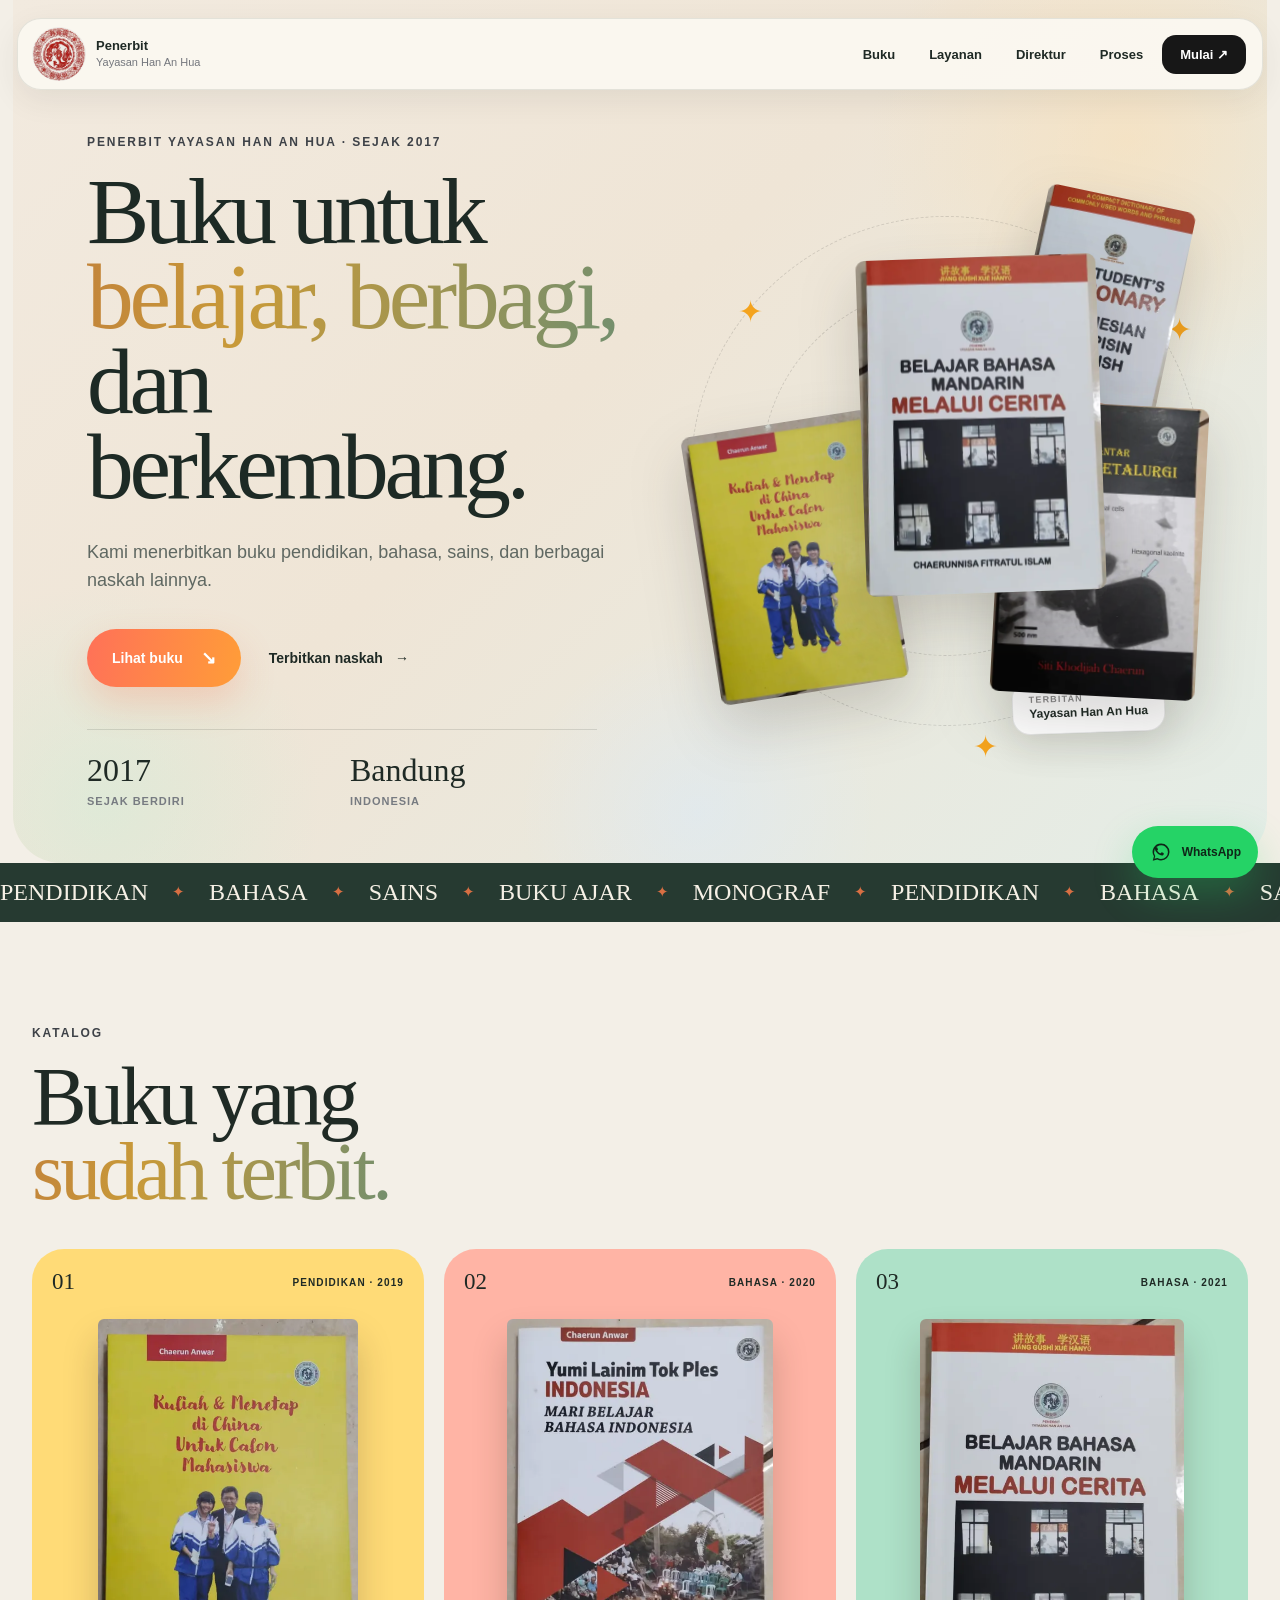
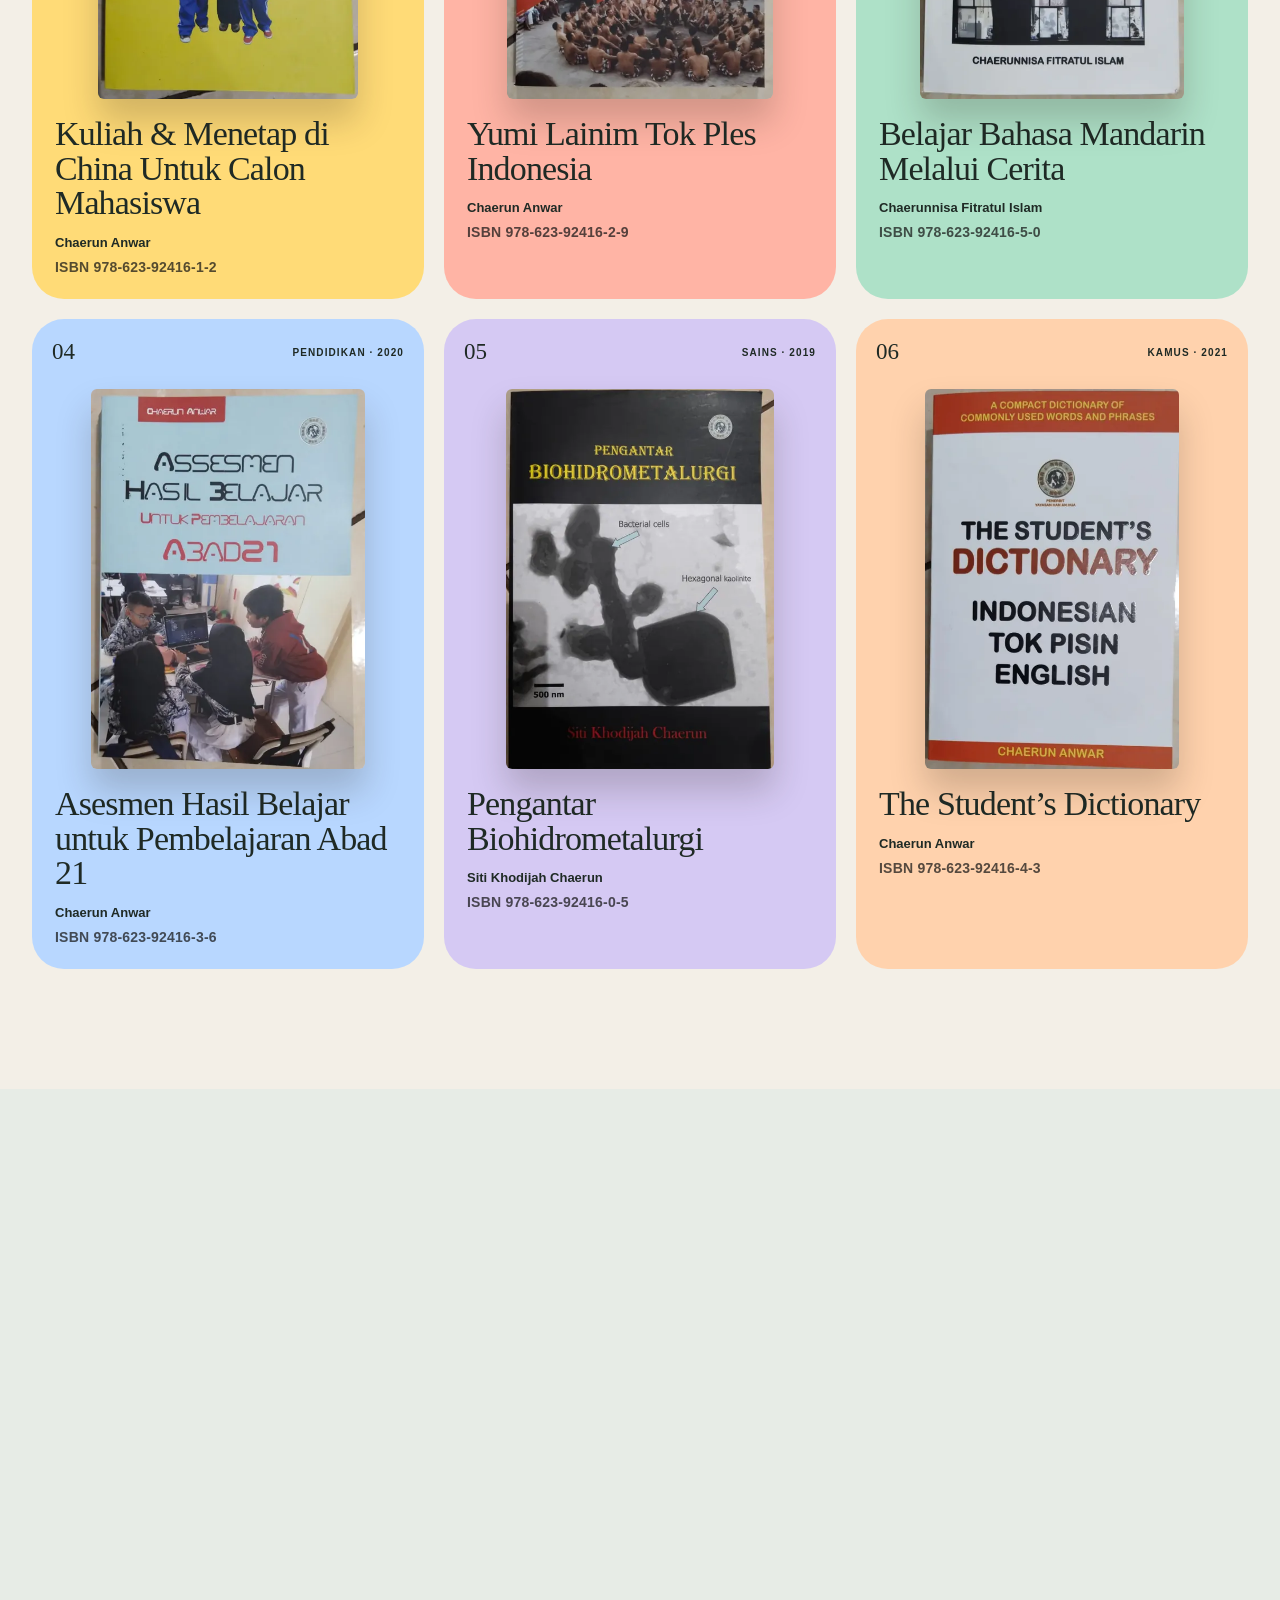
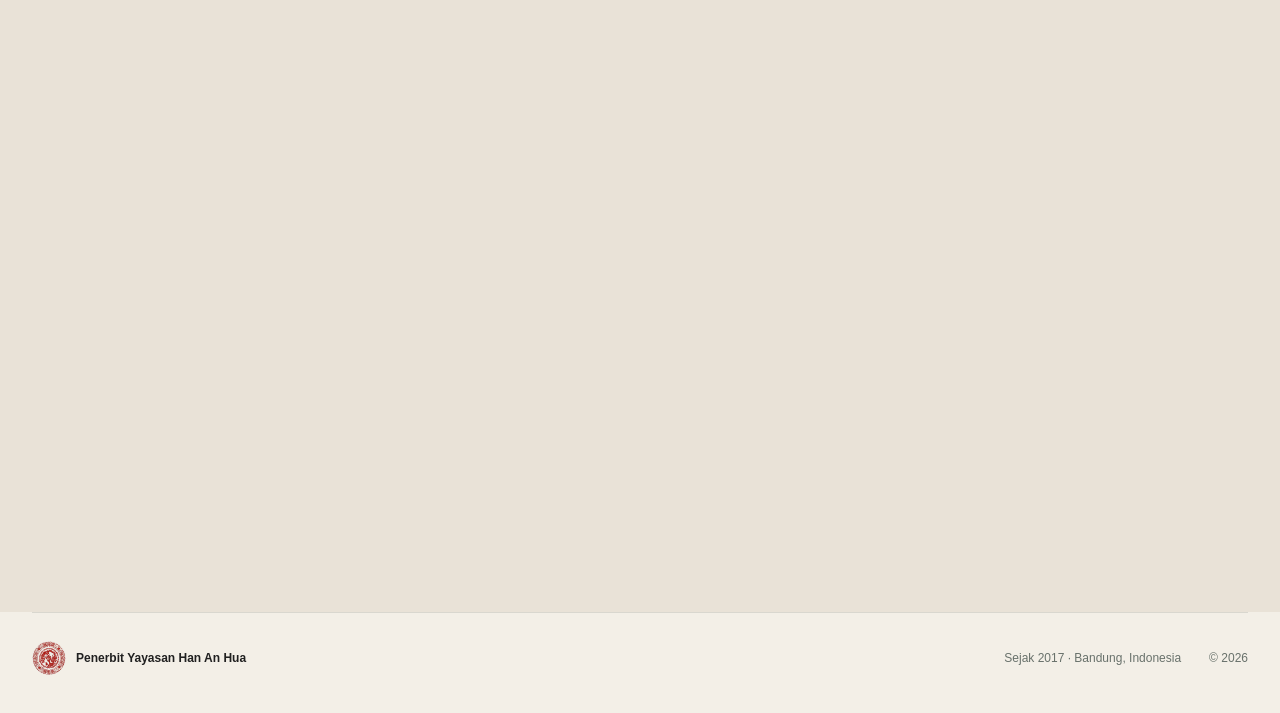
==== docs/index.html @ 918db72a "Add files via upload" ====
<!doctype html>
<html lang="id">
<head>
  <meta charset="utf-8">
  <meta name="viewport" content="width=device-width,initial-scale=1,viewport-fit=cover">
  <meta name="theme-color" content="#fffdf8">
  <meta name="description" content="Penerbit Yayasan Han An Hua — penerbit buku pendidikan, bahasa, sains, dan berbagai naskah lainnya sejak 2017.">
  <title>Penerbit Yayasan Han An Hua</title>
  <link rel="icon" type="image/png" href="assets/favicon.png">
  <link rel="stylesheet" href="styles.css?v=10-lite">
</head>
<body>
  <div class="scroll-progress" aria-hidden="true"><span id="progressBar"></span></div>

  <header class="site-header" id="siteHeader">
    <a class="brand" href="#home" aria-label="Penerbit Yayasan Han An Hua">
      <img decoding="async" src="assets/logo-yayasan-han-an-hua.webp" alt="Logo Yayasan Han An Hua">
      <span><b>Penerbit</b><small>Yayasan Han An Hua</small></span>
    </a>
    <button class="menu-btn" id="menuBtn" aria-controls="siteNav" aria-expanded="false">Menu</button>
    <nav class="site-nav" id="siteNav" aria-label="Navigasi utama">
      <a href="#buku">Buku</a>
      <a href="#layanan">Layanan</a>
      <a href="#direktur">Direktur</a>
      <a href="#proses">Proses</a>
      <a class="nav-wa" href="#kontak">Mulai <span>↗</span></a>
    </nav>
  </header>

  <main>
    <section id="home" class="hero">
      <div class="hero-mesh" aria-hidden="true">
        <i class="mesh m1"></i><i class="mesh m2"></i><i class="mesh m3"></i>
      </div>

      <div class="hero-copy">
        <p class="eyebrow reveal">PENERBIT YAYASAN HAN AN HUA · SEJAK 2017</p>
        <h1 class="hero-title reveal" data-word-reveal>
          Buku untuk <span>belajar, berbagi,</span><br>dan berkembang.
        </h1>
        <p class="hero-lead reveal">Kami menerbitkan buku pendidikan, bahasa, sains, dan berbagai naskah lainnya.</p>
        <div class="hero-actions reveal">
          <a class="btn btn-primary magnetic" href="#buku"><span>Lihat buku</span><i>↘</i></a>
          <a class="plain-link" href="#proses">Terbitkan naskah <span>→</span></a>
        </div>
        <div class="hero-meta reveal">
          <div><strong>2017</strong><span>sejak berdiri</span></div>
          <div><strong>Bandung</strong><span>Indonesia</span></div>
        </div>
      </div>

      <div class="hero-books reveal" id="heroBooks" aria-label="Pilihan buku terbitan">
        <div class="book-orbit orbit-a" aria-hidden="true"></div>
        <div class="book-orbit orbit-b" aria-hidden="true"></div>
        <figure class="floating-book book-1" data-depth="0.60"><img decoding="async" fetchpriority="high" src="assets/books/belajar-mandarin.webp" alt="Belajar Bahasa Mandarin Melalui Cerita"></figure>
        <figure class="floating-book book-2" data-depth="0.36"><img decoding="async" src="assets/books/kuliah-china.webp" alt="Kuliah & Menetap di China Untuk Calon Mahasiswa"></figure>
        <figure class="floating-book book-3" data-depth="0.44"><img decoding="async" src="assets/books/biohidrometalurgi.webp" alt="Pengantar Biohidrometalurgi"></figure>
        <figure class="floating-book book-4" data-depth="0.30"><img decoding="async" src="assets/books/dictionary.webp" alt="The Student's Dictionary"></figure>
        <span class="spark s1">✦</span><span class="spark s2">✦</span><span class="spark s3">✦</span>
        <div class="hero-sticker"><span>TERBITAN</span><b>Yayasan Han An Hua</b></div>
      </div>
    </section>

    <div class="marquee" aria-hidden="true">
      <div class="marquee-track">
        <span>PENDIDIKAN</span><i>✦</i><span>BAHASA</span><i>✦</i><span>SAINS</span><i>✦</i><span>BUKU AJAR</span><i>✦</i><span>MONOGRAF</span><i>✦</i>
        <span>PENDIDIKAN</span><i>✦</i><span>BAHASA</span><i>✦</i><span>SAINS</span><i>✦</i><span>BUKU AJAR</span><i>✦</i><span>MONOGRAF</span><i>✦</i>
      </div>
    </div>

    <section id="buku" class="catalog shell section-space">
      <div class="section-head">
        <div class="reveal">
          <p class="eyebrow">KATALOG</p>
          <h2 data-word-reveal>Buku yang<br><span>sudah terbit.</span></h2>
        </div>
      </div>

      <div class="books-grid">
        <article class="book-card c-sun reveal" data-tilt>
          <div class="book-card-top"><span>01</span><em>PENDIDIKAN · 2019</em></div>
          <div class="cover-wrap"><img loading="lazy" decoding="async" src="assets/books/kuliah-china.webp" alt="Sampul Kuliah & Menetap di China Untuk Calon Mahasiswa"></div>
          <div class="card-copy"><h3>Kuliah &amp; Menetap di China Untuk Calon Mahasiswa</h3><p>Chaerun Anwar</p><small>ISBN 978-623-92416-1-2</small></div>
        </article>

        <article class="book-card c-coral reveal" data-tilt>
          <div class="book-card-top"><span>02</span><em>BAHASA · 2020</em></div>
          <div class="cover-wrap"><img loading="lazy" decoding="async" src="assets/books/yumi-tok-pisin.webp" alt="Sampul Yumi Lainim Tok Ples Indonesia: Mari Belajar Bahasa Indonesia"></div>
          <div class="card-copy"><h3>Yumi Lainim Tok Ples Indonesia</h3><p>Chaerun Anwar</p><small>ISBN 978-623-92416-2-9</small></div>
        </article>

        <article class="book-card c-mint reveal" data-tilt>
          <div class="book-card-top"><span>03</span><em>BAHASA · 2021</em></div>
          <div class="cover-wrap"><img loading="lazy" decoding="async" src="assets/books/belajar-mandarin.webp" alt="Sampul Belajar Bahasa Mandarin Melalui Cerita"></div>
          <div class="card-copy"><h3>Belajar Bahasa Mandarin Melalui Cerita</h3><p>Chaerunnisa Fitratul Islam</p><small>ISBN 978-623-92416-5-0</small></div>
        </article>

        <article class="book-card c-sky reveal" data-tilt>
          <div class="book-card-top"><span>04</span><em>PENDIDIKAN · 2020</em></div>
          <div class="cover-wrap"><img loading="lazy" decoding="async" src="assets/books/asesmen-abad21.webp" alt="Sampul Asesmen Hasil Belajar untuk Pembelajaran Abad 21"></div>
          <div class="card-copy"><h3>Asesmen Hasil Belajar untuk Pembelajaran Abad 21</h3><p>Chaerun Anwar</p><small>ISBN 978-623-92416-3-6</small></div>
        </article>

        <article class="book-card c-lilac reveal" data-tilt>
          <div class="book-card-top"><span>05</span><em>SAINS · 2019</em></div>
          <div class="cover-wrap"><img loading="lazy" decoding="async" src="assets/books/biohidrometalurgi.webp" alt="Sampul Pengantar Biohidrometalurgi"></div>
          <div class="card-copy"><h3>Pengantar Biohidrometalurgi</h3><p>Siti Khodijah Chaerun</p><small>ISBN 978-623-92416-0-5</small></div>
        </article>

        <article class="book-card c-peach reveal" data-tilt>
          <div class="book-card-top"><span>06</span><em>KAMUS · 2021</em></div>
          <div class="cover-wrap"><img loading="lazy" decoding="async" src="assets/books/dictionary.webp" alt="Sampul The Student's Dictionary: Indonesian–Tok Pisin–English"></div>
          <div class="card-copy"><h3>The Student’s Dictionary</h3><p>Chaerun Anwar</p><small>ISBN 978-623-92416-4-3</small></div>
        </article>
      </div>
    </section>

    <section id="layanan" class="services section-space">
      <div class="shell">
        <div class="services-head">
          <div class="reveal">
            <p class="eyebrow">LAYANAN PENERBITAN</p>
            <h2 data-word-reveal>Yang bisa<br><span>kami bantu.</span></h2>
          </div>
          <p class="section-note reveal">Mulai dari penyuntingan, desain, ISBN, sampai produksi buku.</p>
        </div>

        <div class="service-grid">
          <article class="service-card reveal sv1"><span>01</span><div class="service-icon">Aa</div><h3>Editing &amp; Proofreading</h3><p>Merapikan bahasa, ejaan, dan konsistensi naskah sebelum masuk tahap desain.</p></article>
          <article class="service-card reveal sv2"><span>02</span><div class="service-icon">▤</div><h3>Layout Buku</h3><p>Menata isi buku agar rapi, nyaman dibaca, dan siap untuk proses cetak.</p></article>
          <article class="service-card reveal sv3"><span>03</span><div class="service-icon">◐</div><h3>Desain Sampul</h3><p>Membuat tampilan sampul yang sesuai dengan isi dan karakter buku.</p></article>
          <article class="service-card reveal sv4"><span>04</span><div class="service-icon">#</div><h3>ISBN &amp; Metadata</h3><p>Pendampingan kelengkapan penerbitan, data buku, dan kebutuhan ISBN.</p></article>
          <article class="service-card reveal sv5"><span>05</span><div class="service-icon">▣</div><h3>Cetak &amp; Produksi</h3><p>Menyiapkan file akhir dan kebutuhan produksi buku sesuai hasil final.</p></article>
          <article class="service-card reveal sv6"><span>06</span><div class="service-icon">↗</div><h3>Konsultasi Naskah</h3><p>Belum yakin mulai dari mana? Kami bantu menentukan langkah penerbitannya.</p></article>
        </div>

        <div class="accepted reveal">
          <p>Jenis naskah yang dapat diajukan</p>
          <div class="chips">
            <span>Buku Ajar</span><span>Buku Referensi</span><span>Monograf</span><span>Buku Umum</span><span>Bahasa &amp; Kamus</span><span>Sains &amp; Teknologi</span><span>Karya Ilmiah</span><span>Naskah Lainnya</span>
          </div>
        </div>
      </div>
    </section>

    <section id="direktur" class="director shell section-space">
      <div class="director-card reveal">
        <div class="director-photo-wrap">
          <i class="director-orb d1" aria-hidden="true"></i><i class="director-orb d2" aria-hidden="true"></i>
          <img class="director-photo" loading="lazy" decoding="async" src="assets/director-chaerunnisa.webp" alt="Chaerunnisa Fitratul Islam, Direktur Penerbit Yayasan Han An Hua">
          <div class="photo-caption"><span>Direktur Penerbit</span><b>Yayasan Han An Hua</b></div>
        </div>
        <div class="director-copy">
          <p class="eyebrow">DIREKTUR</p>
          <h2 data-word-reveal>Chaerunnisa<br><span>Fitratul Islam</span></h2>
          <p class="degree">B.A., M.A.</p>
          <p class="director-intro">Direktur Penerbit Yayasan Han An Hua dan penulis <em>Belajar Bahasa Mandarin Melalui Cerita</em>.</p>
          <div class="education-cards">
            <div class="edu reveal"><span>Sarjana</span><b>Beijing Normal University</b><small>Tiongkok</small></div>
            <div class="edu reveal"><span>Magister</span><b>University of Würzburg</b><small>Jerman</small></div>
          </div>
        </div>
      </div>
    </section>

    <section id="proses" class="process section-space">
      <div class="shell">
        <div class="process-head reveal">
          <p class="eyebrow">PROSES PENERBITAN</p>
          <h2 data-word-reveal>Dari naskah<br><span>sampai terbit.</span></h2>
        </div>

        <div class="process-track reveal" id="processTrack">
          <div class="process-line"><i></i></div>
          <article class="process-step"><span>01</span><div class="step-dot"></div><h3>Kontak</h3><p>Mulai percakapan melalui WhatsApp.</p></article>
          <article class="process-step"><span>02</span><div class="step-dot"></div><h3>Kirim Naskah</h3><p>Kirim naskah atau ringkasan untuk kami lihat.</p></article>
          <article class="process-step"><span>03</span><div class="step-dot"></div><h3>Review &amp; Editing</h3><p>Naskah ditinjau, dirapikan, lalu disiapkan untuk produksi.</p></article>
          <article class="process-step"><span>04</span><div class="step-dot"></div><h3>Terbit</h3><p>Finalisasi desain, kelengkapan buku, dan penerbitan.</p></article>
        </div>
      </div>
    </section>

    <section id="kontak" class="contact section-space">
      <div class="shell contact-shell">
        <div class="contact-card reveal">
          <div class="contact-copy">
            <p class="eyebrow">MULAI DARI SINI</p>
            <h2 data-word-reveal>Punya naskah?<br><span>Mari bicarakan.</span></h2>
            <p>Klik WhatsApp. Pesan awal sudah kami siapkan, jadi Anda bisa langsung mengirimnya.</p>
            <a class="btn btn-wa magnetic" href="https://wa.me/6282260635656?text=Halo%20Penerbit%20Yayasan%20Han%20An%20Hua%2C%20saya%20ingin%20mendapatkan%20informasi%20mengenai%20penerbitan%20buku.%20Mohon%20informasi%20langkah%20selanjutnya." target="_blank" rel="noopener">
              <svg viewBox="0 0 32 32" aria-hidden="true"><path d="M19.11 17.33c-.29-.14-1.7-.84-1.97-.94-.26-.1-.45-.14-.64.14-.19.29-.74.94-.91 1.13-.17.19-.33.22-.62.07-.29-.14-1.21-.45-2.31-1.43-.85-.76-1.43-1.7-1.59-1.98-.17-.29-.02-.44.12-.58.13-.13.29-.33.43-.5.14-.17.19-.29.29-.48.1-.19.05-.36-.02-.5-.07-.14-.64-1.55-.88-2.12-.23-.56-.47-.48-.64-.49h-.55c-.19 0-.5.07-.76.36-.26.29-1 1-1 2.44s1.03 2.83 1.17 3.02c.14.19 2.03 3.1 4.92 4.35.69.3 1.22.47 1.64.6.69.22 1.31.19 1.8.11.55-.08 1.7-.69 1.94-1.36.24-.67.24-1.24.17-1.36-.07-.12-.26-.19-.55-.33zM16.02 4.67A11.15 11.15 0 006.6 21.79L5 27.67l6.02-1.58a11.11 11.11 0 005.01 1.2h.01a11.31 11.31 0 0011.28-11.27A11.18 11.18 0 0016.02 4.67zm0 20.73h-.01a9.24 9.24 0 01-4.71-1.29l-.34-.2-3.57.94.95-3.48-.22-.36a9.24 9.24 0 1117.15-4.99 9.33 9.33 0 01-9.25 9.38z"/></svg>
              <span>Buka WhatsApp</span><i>↗</i>
            </a>
          </div>
          <div class="contact-art" aria-hidden="true">
            <div class="chat-bubble b1">Halo!</div>
            <div class="chat-bubble b2">Saya ingin menerbitkan buku.</div>
            <div class="chat-bubble b3">Siap, mari kita mulai.</div>
          </div>
        </div>

        <div class="map-wrap reveal">
          <div class="map-top"><span>LOKASI</span><b>Penerbit Yayasan Han An Hua</b></div>
          <iframe title="Lokasi Penerbit Yayasan Han An Hua" src="https://www.google.com/maps?q=Penerbit%20Yayasan%20Han%20An%20Hua&ll=-6.9657088,107.7574408&z=17&output=embed" loading="lazy" referrerpolicy="no-referrer-when-downgrade" allowfullscreen></iframe>
        </div>
      </div>
    </section>
  </main>

  <a class="floating-wa" href="https://wa.me/6282260635656?text=Halo%20Penerbit%20Yayasan%20Han%20An%20Hua%2C%20saya%20ingin%20mendapatkan%20informasi%20mengenai%20penerbitan%20buku.%20Mohon%20informasi%20langkah%20selanjutnya." target="_blank" rel="noopener" aria-label="Hubungi melalui WhatsApp">
    <svg viewBox="0 0 32 32" aria-hidden="true"><path d="M19.11 17.33c-.29-.14-1.7-.84-1.97-.94-.26-.1-.45-.14-.64.14-.19.29-.74.94-.91 1.13-.17.19-.33.22-.62.07-.29-.14-1.21-.45-2.31-1.43-.85-.76-1.43-1.7-1.59-1.98-.17-.29-.02-.44.12-.58.13-.13.29-.33.43-.5.14-.17.19-.29.29-.48.1-.19.05-.36-.02-.5-.07-.14-.64-1.55-.88-2.12-.23-.56-.47-.48-.64-.49h-.55c-.19 0-.5.07-.76.36-.26.29-1 1-1 2.44s1.03 2.83 1.17 3.02c.14.19 2.03 3.1 4.92 4.35.69.3 1.22.47 1.64.6.69.22 1.31.19 1.8.11.55-.08 1.7-.69 1.94-1.36.24-.67.24-1.24.17-1.36-.07-.12-.26-.19-.55-.33zM16.02 4.67A11.15 11.15 0 006.6 21.79L5 27.67l6.02-1.58a11.11 11.11 0 005.01 1.2h.01a11.31 11.31 0 0011.28-11.27A11.18 11.18 0 0016.02 4.67zm0 20.73h-.01a9.24 9.24 0 01-4.71-1.29l-.34-.2-3.57.94.95-3.48-.22-.36a9.24 9.24 0 1117.15-4.99 9.33 9.33 0 01-9.25 9.38z"/></svg>
    <span>WhatsApp</span>
  </a>

  <footer class="footer">
    <div class="footer-brand"><img decoding="async" src="assets/logo-yayasan-han-an-hua.webp" alt="Logo Yayasan Han An Hua"><b>Penerbit Yayasan Han An Hua</b></div>
    <div>Sejak 2017 · Bandung, Indonesia</div>
    <div>© <span id="year"></span></div>
  </footer>

  <script src="script.js?v=10-lite" defer></script>
</body>
</html>
---- docs/styles.css ----
:root{
  --ink:#171717;--muted:#62666d;--paper:#fffdf8;--line:rgba(24,24,24,.10);
  --orange:#ff7a45;--gold:#f5b632;--mint:#75c9a6;--sky:#79b8ff;--coral:#ff8f7f;--lilac:#b7a5ef;
  --green:#25d366;--radius:34px;--shadow:0 24px 70px rgba(50,44,34,.12);
}
*{box-sizing:border-box}html{scroll-behavior:smooth;scroll-padding-top:100px}body{margin:0;background:var(--paper);color:var(--ink);font-family:"Plus Jakarta Sans",system-ui,-apple-system,BlinkMacSystemFont,"Segoe UI",sans-serif;overflow-x:hidden}img{max-width:100%;display:block}a{color:inherit;text-decoration:none}button,input,select,textarea{font:inherit}.shell{width:min(1360px,calc(100% - 64px));margin-inline:auto}.section-space{padding:120px 0}.eyebrow{font-size:12px;font-weight:800;letter-spacing:.16em;color:#3e4248;margin:0 0 20px;text-transform:uppercase}.scroll-progress{position:fixed;left:0;right:0;top:0;height:3px;z-index:2000;background:transparent}.scroll-progress span{display:block;width:0;height:100%;background:linear-gradient(90deg,var(--orange),var(--gold),var(--mint),var(--sky));transition:width .08s linear}
.site-header{position:fixed;z-index:1000;top:18px;left:50%;transform:translateX(-50%);width:min(1390px,calc(100% - 34px));height:72px;padding:0 16px 0 14px;border:1px solid rgba(20,20,20,.08);border-radius:24px;background:rgba(255,253,248,.82);backdrop-filter:blur(18px);display:flex;align-items:center;justify-content:space-between;transition:.35s ease;box-shadow:0 8px 28px rgba(38,34,27,.05)}.site-header.scrolled{top:10px;background:rgba(255,255,255,.94);box-shadow:0 14px 45px rgba(38,34,27,.12)}.brand{display:flex;align-items:center;gap:10px}.brand img{width:46px;height:46px;object-fit:contain;border-radius:50%;animation:logoBreath 4s ease-in-out infinite}.brand span{display:grid;line-height:1.05}.brand b{font-size:13px}.brand small{font-size:11px;color:#74777d;margin-top:4px}.site-nav{display:flex;align-items:center;gap:4px}.site-nav a{padding:12px 15px;border-radius:14px;font-size:13px;font-weight:700;transition:.25s}.site-nav a:hover{background:#fff1e6;transform:translateY(-2px)}.site-nav .nav-wa{background:#171717;color:white;padding-inline:18px}.site-nav .nav-wa:hover{background:var(--orange)}.menu-btn{display:none;border:0;background:#171717;color:white;border-radius:12px;padding:10px 14px;font-weight:700}
.hero{position:relative;width:min(1510px,calc(100% - 26px));margin:0 auto;padding:135px 54px 56px;min-height:800px;display:grid;grid-template-columns:minmax(0,1.05fr) minmax(480px,.95fr);gap:34px;align-items:center;overflow:hidden;border-radius:0 0 48px 48px;background:linear-gradient(135deg,#fffdf8 0%,#fff8ee 50%,#f7fbff 100%)}.hero-mesh{position:absolute;inset:0;pointer-events:none;overflow:hidden}.mesh{position:absolute;border-radius:50%;filter:blur(4px);opacity:.72;will-change:transform}.m1{width:520px;height:520px;right:-120px;top:-120px;background:radial-gradient(circle,#ffdca8,rgba(255,220,168,0) 70%);animation:driftA 13s ease-in-out infinite}.m2{width:440px;height:440px;left:-130px;bottom:-160px;background:radial-gradient(circle,#c9efd9,rgba(201,239,217,0) 70%);animation:driftB 16s ease-in-out infinite}.m3{width:360px;height:360px;right:31%;bottom:-130px;background:radial-gradient(circle,#d7eaff,rgba(215,234,255,0) 70%);animation:driftC 18s ease-in-out infinite}.hero-copy{position:relative;z-index:3;padding-left:20px}.hero-title,.section-head h2,.services h2,.director h2,.process h2,.contact h2{font-family:"DM Serif Display",Georgia,serif;font-weight:400;letter-spacing:-.045em;margin:0;line-height:.91}.hero-title{font-size:clamp(78px,7.3vw,132px);max-width:890px}.hero-title span,.section-head h2 span,.services h2 span,.director h2 span,.process h2 span,.contact h2 span{background:linear-gradient(90deg,#ef684f,#f3a72e,#6fb58d,#5c9be0,#a17de6);background-size:240% 100%;-webkit-background-clip:text;background-clip:text;color:transparent;animation:gradientFlow 9s ease-in-out infinite}.hero-lead{font-size:clamp(18px,1.35vw,24px);line-height:1.55;max-width:690px;color:var(--muted);margin:30px 0 0}.hero-actions{display:flex;align-items:center;gap:28px;margin-top:34px}.btn{min-height:58px;padding:0 25px;border-radius:999px;display:inline-flex;align-items:center;gap:18px;font-size:14px;font-weight:800;border:0;cursor:pointer;transition:transform .25s,box-shadow .25s,background .25s}.btn i{font-style:normal;font-size:18px}.btn-primary{background:linear-gradient(100deg,#ff7158,#ff9d38);color:white;box-shadow:0 16px 36px rgba(255,112,75,.24)}.btn-primary:hover{box-shadow:0 20px 42px rgba(255,112,75,.32)}.plain-link{font-size:14px;font-weight:800;display:inline-flex;gap:12px;align-items:center}.plain-link span{transition:transform .25s}.plain-link:hover span{transform:translateX(6px)}.hero-meta{display:grid;grid-template-columns:repeat(3,minmax(0,1fr));max-width:650px;margin-top:42px;border-top:1px solid var(--line);padding-top:22px;gap:16px}.hero-meta div{display:grid;gap:6px}.hero-meta strong{font-family:"DM Serif Display",serif;font-size:32px;font-weight:400}.hero-meta span{font-size:11px;text-transform:uppercase;letter-spacing:.09em;color:#777b81;font-weight:700}.hero-books{position:relative;z-index:2;height:610px;min-width:0;perspective:1200px}.book-orbit{position:absolute;border:1px dashed rgba(39,39,39,.15);border-radius:50%;animation:spin 28s linear infinite}.orbit-a{width:510px;height:510px;left:50%;top:50%;transform:translate(-50%,-50%)}.orbit-b{width:370px;height:370px;left:50%;top:50%;transform:translate(-50%,-50%);animation-direction:reverse;animation-duration:22s}.floating-book{position:absolute;margin:0;filter:drop-shadow(0 24px 28px rgba(41,35,26,.18));will-change:transform}.floating-book img{width:100%;height:100%;object-fit:cover;border-radius:9px;transition:transform .2s ease}.book-1{width:240px;height:336px;left:34%;top:15%;z-index:4;animation:floatOne 6.2s ease-in-out infinite}.book-2{width:190px;height:271px;left:4%;top:42%;z-index:2;transform:rotate(-9deg);animation:floatTwo 7.4s ease-in-out infinite}.book-3{width:205px;height:292px;right:2%;top:39%;z-index:3;transform:rotate(8deg);animation:floatThree 6.7s ease-in-out infinite}.book-4{width:150px;height:215px;right:7%;top:5%;z-index:1;transform:rotate(12deg);animation:floatFour 8.2s ease-in-out infinite}.spark{position:absolute;font-size:30px;color:#f4a31d;animation:twinkle 2.8s ease-in-out infinite}.s1{left:11%;top:21%}.s2{right:4%;top:24%;animation-delay:.8s}.s3{left:55%;bottom:2%;animation-delay:1.3s}.hero-sticker{position:absolute;right:9%;bottom:7%;background:#fff;border:1px solid var(--line);border-radius:18px;padding:13px 16px;box-shadow:0 14px 35px rgba(41,35,26,.11);display:grid;gap:2px;transform:rotate(-2deg);animation:stickerFloat 5s ease-in-out infinite}.hero-sticker span{font-size:9px;letter-spacing:.13em;font-weight:800;color:#888}.hero-sticker b{font-size:12px}
.marquee{overflow:hidden;border-top:1px solid var(--line);border-bottom:1px solid var(--line);background:white}.marquee-track{display:flex;align-items:center;gap:24px;width:max-content;padding:15px 0;animation:marquee 28s linear infinite}.marquee-track span{font-family:"DM Serif Display",serif;font-size:24px}.marquee-track i{font-style:normal;color:var(--orange);font-size:15px}
.section-head,.services-head{display:grid;grid-template-columns:1.2fr .8fr;gap:60px;align-items:end;margin-bottom:52px}.section-head h2,.services h2,.director h2,.process h2,.contact h2{font-size:clamp(62px,6.4vw,112px)}.section-note{font-size:18px;line-height:1.65;color:var(--muted);max-width:500px;margin:0 0 9px auto}.books-grid{display:grid;grid-template-columns:repeat(3,minmax(0,1fr));gap:20px}.book-card{position:relative;min-height:650px;border-radius:32px;padding:20px;overflow:hidden;transition:transform .25s ease,box-shadow .25s ease;transform-style:preserve-3d}.book-card:hover{box-shadow:var(--shadow)}.c-sun{background:#ffdb77}.c-coral{background:#ffb4a5}.c-mint{background:#aee1c8}.c-sky{background:#b8d7ff}.c-lilac{background:#d5c9f3}.c-peach{background:#ffd2ad}.book-card-top{display:flex;align-items:center;justify-content:space-between;position:relative;z-index:2}.book-card-top span{font-family:"DM Serif Display",serif;font-size:23px}.book-card-top em{font-style:normal;font-size:10px;letter-spacing:.11em;font-weight:800}.cover-wrap{height:410px;display:flex;align-items:center;justify-content:center;padding-top:18px;perspective:1000px}.cover-wrap img{height:380px;width:auto;max-width:88%;object-fit:cover;border-radius:6px;box-shadow:0 22px 35px rgba(42,35,25,.21);transition:transform .5s cubic-bezier(.2,.8,.2,1)}.book-card:hover .cover-wrap img{transform:translateY(-8px) rotate(-1.2deg) scale(1.02)}.card-copy{padding:12px 3px 0}.card-copy h3{font-family:"DM Serif Display",serif;font-weight:400;font-size:34px;line-height:1.02;margin:0 0 14px;letter-spacing:-.025em}.card-copy p{margin:0 0 7px;font-size:13px;font-weight:800}.card-copy small{font-size:11px;color:rgba(20,20,20,.62)}
.services{position:relative;background:#fff7ec;overflow:hidden}.services:before{content:"";position:absolute;width:560px;height:560px;border-radius:50%;right:-220px;top:60px;background:radial-gradient(circle,#ffe0b9,rgba(255,224,185,0) 70%);animation:driftB 15s ease-in-out infinite}.service-grid{position:relative;display:grid;grid-template-columns:repeat(3,minmax(0,1fr));gap:18px}.service-card{min-height:320px;background:rgba(255,255,255,.84);border:1px solid rgba(30,30,30,.08);border-radius:30px;padding:26px;display:flex;flex-direction:column;transition:.3s ease;box-shadow:0 12px 30px rgba(57,47,34,.04)}.service-card:hover{transform:translateY(-8px) rotate(-.4deg);box-shadow:0 22px 52px rgba(57,47,34,.10)}.service-card>span{font-size:10px;letter-spacing:.12em;font-weight:800;color:#85898f}.service-icon{width:62px;height:62px;border-radius:20px;display:grid;place-items:center;margin:25px 0 auto;font-family:"DM Serif Display",serif;font-size:27px;background:#fff1cf}.sv2 .service-icon{background:#dff3ff}.sv3 .service-icon{background:#ffe1dc}.sv4 .service-icon{background:#e8e0ff}.sv5 .service-icon{background:#ddf3e8}.sv6 .service-icon{background:#fff0d9}.service-card h3{font-family:"DM Serif Display",serif;font-weight:400;font-size:31px;margin:22px 0 8px;letter-spacing:-.02em}.service-card p{font-size:14px;line-height:1.65;color:var(--muted);margin:0}.accepted{margin-top:22px;border-radius:30px;background:#171717;color:white;padding:30px}.accepted p{margin:0 0 18px;font-size:13px;font-weight:800;letter-spacing:.06em;text-transform:uppercase}.chips{display:flex;flex-wrap:wrap;gap:10px}.chips span{display:inline-flex;padding:11px 14px;border-radius:999px;border:1px solid rgba(255,255,255,.18);font-size:12px;font-weight:700;background:rgba(255,255,255,.06);transition:.25s}.chips span:hover{background:white;color:#171717;transform:translateY(-3px)}
.director-card{display:grid;grid-template-columns:.94fr 1.06fr;border-radius:42px;overflow:hidden;background:linear-gradient(135deg,#eaf5ff,#fff1de 70%,#ffe8de);box-shadow:0 25px 65px rgba(50,42,32,.08)}.director-photo-wrap{position:relative;min-height:720px;overflow:hidden}.director-orb{position:absolute;border-radius:50%}.d1{width:430px;height:430px;left:-100px;top:-80px;background:#ffd78d;opacity:.65;animation:driftA 12s ease-in-out infinite}.d2{width:330px;height:330px;right:-100px;bottom:-80px;background:#a9dcca;opacity:.55;animation:driftC 14s ease-in-out infinite}.director-photo{position:absolute;width:78%;height:93%;left:11%;bottom:0;object-fit:cover;object-position:center;border-radius:32px 32px 0 0;box-shadow:0 20px 50px rgba(39,36,31,.18);transition:transform .7s cubic-bezier(.2,.8,.2,1)}.director-card:hover .director-photo{transform:scale(1.015) translateY(-3px)}.photo-caption{position:absolute;left:34px;bottom:30px;background:rgba(255,255,255,.94);backdrop-filter:blur(10px);padding:13px 16px;border-radius:15px;display:grid;gap:3px;box-shadow:0 14px 35px rgba(45,39,32,.10);animation:stickerFloat 5.5s ease-in-out infinite}.photo-caption span{font-size:9px;font-weight:800;letter-spacing:.1em;color:#787b81;text-transform:uppercase}.photo-caption b{font-size:12px}.director-copy{padding:80px 70px;align-self:center}.director h2{font-size:clamp(62px,5.6vw,104px)}.degree{font-family:"DM Serif Display",serif;font-size:25px;margin:20px 0}.director-intro{max-width:620px;font-size:18px;line-height:1.65;color:var(--muted)}.education-cards{display:grid;grid-template-columns:repeat(2,1fr);gap:13px;margin-top:30px}.edu{background:rgba(255,255,255,.72);border:1px solid rgba(20,20,20,.07);border-radius:20px;padding:18px;display:grid;gap:6px}.edu span{font-size:9px;text-transform:uppercase;font-weight:800;letter-spacing:.11em;color:#7d8085}.edu b{font-size:14px}.edu small{font-size:11px;color:#6e7176}
.process{background:#f2f8ff;overflow:hidden}.process-head{max-width:900px}.process-track{position:relative;display:grid;grid-template-columns:repeat(4,1fr);gap:22px;margin-top:72px;padding-top:38px}.process-line{position:absolute;left:5%;right:5%;top:53px;height:3px;background:rgba(21,21,21,.12);border-radius:99px;overflow:hidden}.process-line i{display:block;width:0;height:100%;background:linear-gradient(90deg,var(--orange),var(--gold),var(--mint),var(--sky));border-radius:inherit}.process-track.is-active .process-line i{animation:processFill 2.2s cubic-bezier(.2,.8,.2,1) forwards}.process-step{position:relative;background:white;border:1px solid rgba(20,20,20,.08);border-radius:28px;padding:54px 24px 25px;min-height:240px;box-shadow:0 15px 32px rgba(49,62,77,.04);opacity:.4;transform:translateY(20px);transition:.45s ease}.process-track.is-active .process-step{opacity:1;transform:none}.process-track.is-active .process-step:nth-child(2){transition-delay:.15s}.process-track.is-active .process-step:nth-child(3){transition-delay:.45s}.process-track.is-active .process-step:nth-child(4){transition-delay:.8s}.process-track.is-active .process-step:nth-child(5){transition-delay:1.15s}.process-step>span{position:absolute;right:18px;top:16px;font-family:"DM Serif Display",serif;font-size:27px;color:#c1c5ca}.step-dot{position:absolute;top:-32px;left:50%;transform:translateX(-50%);width:25px;height:25px;border:7px solid #f2f8ff;border-radius:50%;background:#171717;z-index:2}.process-track.is-active .step-dot{animation:dotPulse 1.5s ease-in-out 2}.process-step:nth-of-type(2) .step-dot{background:var(--orange)}.process-step:nth-of-type(3) .step-dot{background:var(--gold)}.process-step:nth-of-type(4) .step-dot{background:var(--mint)}.process-step:nth-of-type(5) .step-dot{background:var(--sky)}.process-step h3{font-family:"DM Serif Display",serif;font-size:34px;font-weight:400;margin:0 0 10px}.process-step p{font-size:14px;line-height:1.6;color:var(--muted);margin:0}
.contact{background:#fffdf8}.contact-shell{display:grid;gap:22px}.contact-card{min-height:520px;border-radius:42px;background:linear-gradient(130deg,#151515 0%,#222 55%,#33251f 100%);color:white;display:grid;grid-template-columns:1.1fr .9fr;overflow:hidden}.contact-copy{padding:70px;align-self:center}.contact .eyebrow{color:#c8c8c8}.contact h2{font-size:clamp(64px,6.1vw,108px)}.contact-copy>p:not(.eyebrow){font-size:17px;line-height:1.7;color:#c7c7c7;max-width:590px}.btn-wa{margin-top:22px;background:var(--green);color:#0e2416;box-shadow:0 16px 36px rgba(37,211,102,.22)}.btn-wa svg,.floating-wa svg{width:24px;height:24px;fill:currentColor}.contact-art{position:relative;min-height:420px;background:radial-gradient(circle at 50% 50%,rgba(255,153,85,.24),transparent 55%)}.chat-bubble{position:absolute;background:white;color:#171717;border-radius:22px;padding:16px 20px;font-size:14px;font-weight:700;box-shadow:0 18px 45px rgba(0,0,0,.18)}.b1{left:13%;top:24%;animation:bubbleOne 5.4s ease-in-out infinite}.b2{right:8%;top:44%;background:#ddf8e8;animation:bubbleTwo 6s ease-in-out infinite}.b3{left:18%;bottom:17%;background:#fff1d0;animation:bubbleThree 5.8s ease-in-out infinite}.map-wrap{position:relative;min-height:520px;border-radius:42px;overflow:hidden;border:1px solid var(--line);background:#eee}.map-wrap iframe{display:block;width:100%;height:520px;border:0;filter:saturate(.95) contrast(.97)}.map-top{position:absolute;z-index:3;top:20px;left:20px;background:rgba(255,255,255,.94);backdrop-filter:blur(10px);border-radius:16px;padding:11px 14px;box-shadow:0 10px 30px rgba(40,36,32,.13);display:grid;gap:2px;pointer-events:none}.map-top span{font-size:9px;letter-spacing:.13em;font-weight:800;color:#777}.map-top b{font-size:12px}
.floating-wa{position:fixed;z-index:900;right:22px;bottom:22px;background:var(--green);color:#0f2618;border-radius:999px;padding:14px 17px;display:flex;align-items:center;gap:9px;font-size:12px;font-weight:800;box-shadow:0 16px 40px rgba(37,211,102,.28);animation:waPulse 3.2s ease-in-out infinite}.footer{width:min(1360px,calc(100% - 64px));margin:0 auto;padding:28px 0 38px;border-top:1px solid var(--line);display:grid;grid-template-columns:1fr auto auto;gap:28px;align-items:center;font-size:12px;color:#74777d}.footer-brand{display:flex;align-items:center;gap:10px;color:#202020}.footer-brand img{width:34px;height:34px;border-radius:50%}
.js .reveal{opacity:0;transform:translateY(28px) scale(.985);filter:blur(5px);transition:opacity .7s ease,transform .8s cubic-bezier(.2,.8,.2,1),filter .7s ease}.js .reveal.is-visible{opacity:1;transform:none;filter:none}.word{display:inline-block;opacity:0;transform:translateY(.42em) rotate(1.2deg);filter:blur(6px);transition:opacity .62s ease,transform .72s cubic-bezier(.2,.8,.2,1),filter .62s ease}.is-visible .word{opacity:1;transform:none;filter:none}
@keyframes gradientFlow{0%,100%{background-position:0% 50%}50%{background-position:100% 50%}}@keyframes logoBreath{0%,100%{transform:scale(1)}50%{transform:scale(1.04)}}@keyframes driftA{0%,100%{transform:translate3d(0,0,0)}50%{transform:translate3d(-30px,25px,0)}}@keyframes driftB{0%,100%{transform:translate3d(0,0,0)}50%{transform:translate3d(34px,-20px,0)}}@keyframes driftC{0%,100%{transform:translate3d(0,0,0)}50%{transform:translate3d(-18px,-30px,0)}}@keyframes spin{to{transform:translate(-50%,-50%) rotate(360deg)}}@keyframes floatOne{0%,100%{transform:translateY(0) rotate(-1deg)}50%{transform:translateY(-15px) rotate(1deg)}}@keyframes floatTwo{0%,100%{transform:translateY(0) rotate(-9deg)}50%{transform:translateY(-11px) rotate(-7deg)}}@keyframes floatThree{0%,100%{transform:translateY(0) rotate(8deg)}50%{transform:translateY(-14px) rotate(6deg)}}@keyframes floatFour{0%,100%{transform:translateY(0) rotate(12deg)}50%{transform:translateY(-9px) rotate(14deg)}}@keyframes twinkle{0%,100%{opacity:.35;transform:scale(.8) rotate(0)}50%{opacity:1;transform:scale(1.15) rotate(18deg)}}@keyframes stickerFloat{0%,100%{transform:translateY(0) rotate(-2deg)}50%{transform:translateY(-8px) rotate(1deg)}}@keyframes marquee{to{transform:translateX(-50%)}}@keyframes processFill{from{width:0}to{width:100%}}@keyframes dotPulse{0%,100%{box-shadow:0 0 0 0 rgba(255,122,69,.18)}50%{box-shadow:0 0 0 12px rgba(255,122,69,0)}}@keyframes bubbleOne{0%,100%{transform:translateY(0) rotate(-2deg)}50%{transform:translateY(-10px) rotate(1deg)}}@keyframes bubbleTwo{0%,100%{transform:translateY(0) rotate(1deg)}50%{transform:translateY(9px) rotate(-1deg)}}@keyframes bubbleThree{0%,100%{transform:translateY(0) rotate(-1deg)}50%{transform:translateY(-8px) rotate(1deg)}}@keyframes waPulse{0%,100%{box-shadow:0 16px 40px rgba(37,211,102,.28),0 0 0 0 rgba(37,211,102,.14)}50%{box-shadow:0 16px 40px rgba(37,211,102,.33),0 0 0 11px rgba(37,211,102,0)}}
@media(max-width:1180px){.hero{grid-template-columns:1fr 1fr;padding-inline:38px;min-height:750px}.hero-title{font-size:clamp(72px,7.6vw,102px)}.hero-books{height:560px}.orbit-a{width:450px;height:450px}.book-1{width:215px;height:301px}.book-2{width:170px;height:243px}.book-3{width:182px;height:260px}.book-4{width:135px;height:194px}.books-grid{grid-template-columns:repeat(2,1fr)}.service-grid{grid-template-columns:repeat(2,1fr)}.director-copy{padding:60px 45px}.contact-copy{padding:55px}.process-step h3{font-size:29px}}
@media(max-width:900px){html{scroll-padding-top:82px}.site-header{top:10px;height:62px;border-radius:20px}.brand img{width:40px;height:40px}.site-nav{display:none;position:absolute;top:70px;left:0;right:0;flex-direction:column;align-items:stretch;padding:10px;border-radius:20px;background:rgba(255,255,255,.98);box-shadow:0 20px 50px rgba(50,45,38,.14)}.site-nav.open{display:flex}.site-nav a{padding:14px}.menu-btn{display:block}.hero{grid-template-columns:1fr;gap:10px;padding:118px 24px 36px;min-height:auto}.hero-copy{padding-left:0}.hero-title{font-size:clamp(70px,12vw,108px)}.hero-books{height:560px;max-width:690px;width:100%;justify-self:center;margin-top:2px}.section-space{padding:90px 0}.section-head,.services-head{grid-template-columns:1fr;gap:22px}.section-note{margin:0;max-width:650px}.director-card{grid-template-columns:1fr}.director-photo-wrap{min-height:650px}.director-photo{height:94%;width:78%;left:11%}.process-track{grid-template-columns:1fr 1fr;gap:45px 18px}.process-line{display:none}.process-step{padding-top:28px}.step-dot{top:-18px;left:28px}.contact-card{grid-template-columns:1fr}.contact-art{min-height:350px}.map-wrap,.map-wrap iframe{height:460px;min-height:460px}}
@media(max-width:620px){.shell{width:calc(100% - 30px)}.section-space{padding:72px 0}.site-header{width:calc(100% - 16px);padding-left:10px}.brand small{display:none}.brand b{font-size:12px}.hero{width:100%;border-radius:0 0 30px 30px;padding-left:18px;padding-right:18px}.hero-title{font-size:clamp(55px,15.4vw,82px);line-height:.92}.hero-lead{font-size:17px;margin-top:22px}.hero-actions{gap:16px;flex-wrap:wrap;margin-top:28px}.btn{min-height:54px;padding:0 20px}.hero-meta{grid-template-columns:repeat(3,1fr);gap:8px;margin-top:30px}.hero-meta strong{font-size:23px}.hero-meta span{font-size:8px}.hero-books{height:410px;margin-top:0}.orbit-a{width:320px;height:320px}.orbit-b{width:240px;height:240px}.book-1{width:155px;height:217px;left:31%;top:10%}.book-2{width:126px;height:180px;left:1%;top:40%}.book-3{width:137px;height:196px;right:0;top:40%}.book-4{width:105px;height:151px;right:5%;top:3%}.hero-sticker{right:1%;bottom:1%;padding:10px 12px}.hero-sticker span{font-size:8px}.hero-sticker b{font-size:10px}.spark{font-size:22px}.section-head h2,.services h2,.director h2,.process h2,.contact h2{font-size:clamp(50px,14vw,72px)}.section-note{font-size:16px}.books-grid,.service-grid{grid-template-columns:1fr;gap:16px}.book-card{min-height:570px;border-radius:27px;padding:18px}.cover-wrap{height:350px}.cover-wrap img{height:330px}.card-copy h3{font-size:31px}.service-card{min-height:280px}.accepted{padding:24px}.director-card{border-radius:30px}.director-photo-wrap{min-height:500px}.director-photo{width:88%;left:6%;height:94%;border-radius:28px 28px 0 0}.photo-caption{left:18px;bottom:18px}.director-copy{padding:42px 24px}.director-intro{font-size:16px}.education-cards{grid-template-columns:1fr}.process-track{grid-template-columns:1fr;gap:34px;margin-top:48px}.process-step{min-height:190px}.contact-card{border-radius:30px}.contact-copy{padding:40px 24px}.contact-copy>p:not(.eyebrow){font-size:16px}.contact-art{min-height:300px}.chat-bubble{font-size:12px;max-width:74%}.b1{left:8%}.b2{right:5%}.b3{left:11%}.map-wrap{border-radius:28px}.map-wrap,.map-wrap iframe{height:380px;min-height:380px}.floating-wa{right:14px;bottom:14px;padding:13px}.floating-wa span{display:none}.footer{width:calc(100% - 30px);grid-template-columns:1fr;gap:9px}.footer>div:nth-child(2),.footer>div:nth-child(3){text-align:left}}
@media(prefers-reduced-motion:reduce){html{scroll-behavior:auto}*,*:before,*:after{animation:none!important;transition:none!important}.js .reveal,.word{opacity:1!important;transform:none!important;filter:none!important}}
/* One-time micro-animations when content enters the viewport. */
.book-card.is-visible .cover-wrap img{animation:coverArrive .9s cubic-bezier(.2,.8,.2,1) both}.service-card.is-visible .service-icon{animation:iconPop .72s cubic-bezier(.2,.9,.25,1.25) both}.edu.is-visible{animation:eduLift .65s ease both}.process-step:nth-of-type(1) .step-dot{background:var(--orange)}.process-step:nth-of-type(2) .step-dot{background:var(--gold)}.process-step:nth-of-type(3) .step-dot{background:var(--mint)}.process-step:nth-of-type(4) .step-dot{background:var(--sky)}
@keyframes coverArrive{0%{transform:translateY(28px) rotate(2deg) scale(.96);opacity:.35}100%{transform:none;opacity:1}}@keyframes iconPop{0%{transform:scale(.75) rotate(-8deg);opacity:.2}70%{transform:scale(1.06) rotate(2deg);opacity:1}100%{transform:scale(1) rotate(0)}}@keyframes eduLift{0%{transform:translateY(16px);opacity:0}100%{transform:none;opacity:1}}

/* ===== V9: balanced palette + more visible lightweight motion ===== */
:root{
  --ink:#1f2a25;
  --muted:#667069;
  --paper:#f3efe7;
  --line:rgba(31,42,37,.11);
  --orange:#d86f43;
  --gold:#cda542;
  --mint:#6e9f86;
  --sky:#7698ad;
  --coral:#c97967;
  --lilac:#9186a5;
}
body{background:#f3efe7;color:var(--ink)}
.site-header{background:rgba(247,244,237,.88);border-color:rgba(31,42,37,.10);box-shadow:0 10px 30px rgba(49,56,48,.08)}
.hero{background:linear-gradient(135deg,#f2eadf 0%,#efe5d6 45%,#e4ede7 100%);min-height:760px;gap:22px}
.hero-title{color:#1d2a25}
.hero-title span,.section-head h2 span,.services h2 span,.director h2 span,.process h2 span,.contact h2 span{
  background:linear-gradient(100deg,#b95e3d 0%,#c89a39 40%,#648d77 78%,#6f899e 100%);
  background-size:220% 100%;-webkit-background-clip:text;background-clip:text;color:transparent;
  animation:textShimmer 8s ease-in-out infinite;
}
.hero-lead,.section-note{color:#5f6862}
.hero-meta{border-top-color:rgba(31,42,37,.13)}
.marquee{background:#263a31;color:#f6f0e5;border-color:transparent}
.catalog{padding-top:104px}
.section-head{grid-template-columns:1fr;margin-bottom:40px}
.section-head>div{max-width:920px}
.services{background:#e7ece6}
.services:before{content:"";position:absolute;inset:0;pointer-events:none;background:radial-gradient(circle at 15% 16%,rgba(216,111,67,.13),transparent 28%),radial-gradient(circle at 88% 76%,rgba(110,159,134,.14),transparent 30%)}
.services .shell{position:relative;z-index:1}
.service-card{background:rgba(248,246,240,.84);border-color:rgba(31,42,37,.10);box-shadow:0 16px 42px rgba(52,64,56,.07)}
.service-card:hover{box-shadow:0 24px 50px rgba(52,64,56,.13);transform:translateY(-8px) rotate(-.25deg)}
.accepted{background:#f5f1e8!important;border-color:rgba(31,42,37,.10)!important}
.director{background:#f3efe7}
.director-card{background:linear-gradient(135deg,#dce8e1 0%,#efe5d7 54%,#e6d8d1 100%);box-shadow:0 26px 64px rgba(46,56,48,.10)}
.process{background:#31443b;color:#f6f0e5}
.process .eyebrow{color:#cbd7cf}
.process h2{color:#f6f0e5}
.process .process-step{background:#f0ece3;color:#223129;border-color:rgba(255,255,255,.08);box-shadow:0 18px 45px rgba(11,20,16,.18)}
.process .process-step p{color:#677169}
.process-line{background:rgba(246,240,229,.18)!important}
.contact{background:#e9e2d7}
.contact-card{background:linear-gradient(130deg,#385146 0%,#465c50 55%,#665044 100%);color:#fff9ef}
.contact-copy>p:not(.eyebrow){color:#e1ddd4}
.map-wrap{border-color:rgba(31,42,37,.12);box-shadow:0 18px 46px rgba(48,57,50,.08)}
.footer{border-top-color:rgba(31,42,37,.12);color:#68716b}

/* More obvious entrance motion, still GPU-friendly. */
.js .reveal{opacity:0;transform:translate3d(0,54px,0) scale(.965) rotate(.35deg);filter:blur(8px);transition:opacity .9s ease,transform 1s cubic-bezier(.16,.84,.24,1),filter .9s ease}
.js .reveal.is-visible{opacity:1;transform:translate3d(0,0,0) scale(1) rotate(0);filter:none}
.word{opacity:0;transform:translate3d(0,.62em,0) rotate(2deg) scale(.96);filter:blur(8px);transition:opacity .68s ease,transform .86s cubic-bezier(.16,.84,.24,1),filter .68s ease}
.is-visible .word{opacity:1;transform:none;filter:none}

/* Continuous, low-cost motion so the page never feels static. */
.floating-book{will-change:transform}
.floating-book img{will-change:transform}
.book-card .cover-wrap img{animation:bookBreath 6.8s ease-in-out infinite}
.book-card:nth-child(even) .cover-wrap img{animation-delay:-2.3s}
.service-card{animation:cardDrift 7.5s ease-in-out infinite}
.service-card:nth-child(2n){animation-delay:-2.2s}.service-card:nth-child(3n){animation-delay:-4s}
.director-photo{animation:directorFloat 8s ease-in-out infinite;transform-origin:50% 65%}
.process-step .step-dot{animation:dotPulse 2.7s ease-in-out infinite}
.process-step:nth-child(2) .step-dot{animation-delay:.35s}.process-step:nth-child(3) .step-dot{animation-delay:.7s}.process-step:nth-child(4) .step-dot{animation-delay:1.05s}
.eyebrow.is-visible,.is-visible>.eyebrow{animation:eyebrowSlide .9s cubic-bezier(.2,.8,.2,1) both}
.btn-primary,.btn-wa{position:relative;overflow:hidden}
.btn-primary:after,.btn-wa:after{content:"";position:absolute;inset:-50% auto -50% -45%;width:28%;transform:skewX(-20deg);background:linear-gradient(90deg,transparent,rgba(255,255,255,.45),transparent);animation:buttonSheen 5.2s ease-in-out infinite}

/* Process animation: line travels, cards rise one by one. */
.process-track.is-active .process-line i{animation:processFill 2.4s cubic-bezier(.2,.8,.2,1) forwards}
.process-track.is-active .process-step{opacity:1;transform:none}
.process-track.is-active .process-step:nth-of-type(1){transition-delay:.15s}
.process-track.is-active .process-step:nth-of-type(2){transition-delay:.48s}
.process-track.is-active .process-step:nth-of-type(3){transition-delay:.81s}
.process-track.is-active .process-step:nth-of-type(4){transition-delay:1.14s}
.process-step{transform:translateY(36px) scale(.96);transition:opacity .7s ease,transform .8s cubic-bezier(.2,.8,.2,1),box-shadow .3s ease}
.process-step:hover{transform:translateY(-7px)!important;box-shadow:0 28px 55px rgba(9,18,14,.24)}

@keyframes textShimmer{0%,100%{background-position:0% 50%}50%{background-position:100% 50%}}
@keyframes bookBreath{0%,100%{transform:translateY(0) rotate(0deg)}50%{transform:translateY(-8px) rotate(.55deg)}}
@keyframes cardDrift{0%,100%{translate:0 0}50%{translate:0 -5px}}
@keyframes directorFloat{0%,100%{transform:translateY(0) scale(1)}50%{transform:translateY(-7px) scale(1.012)}}
@keyframes eyebrowSlide{0%{letter-spacing:.28em;opacity:0;transform:translateX(-18px)}100%{letter-spacing:.16em;opacity:1;transform:none}}
@keyframes buttonSheen{0%,72%,100%{left:-45%}88%{left:130%}}

/* Make reduced-motion mode lighter, but keep visible entrance cues. */
@media(prefers-reduced-motion:reduce){
  html{scroll-behavior:auto}
  .book-card .cover-wrap img,.service-card,.director-photo,.floating-wa,.chat-bubble,.hero-title span,.section-head h2 span,.services h2 span,.director h2 span,.process h2 span,.contact h2 span{animation:none!important}
  .js .reveal{opacity:0;transform:translateY(18px);filter:none;transition:opacity .35s ease,transform .35s ease}
  .js .reveal.is-visible{opacity:1;transform:none}
  .word{opacity:0;transform:translateY(.2em);filter:none;transition:opacity .3s ease,transform .3s ease}
  .is-visible .word{opacity:1;transform:none}
}

@media(max-width:900px){
  .hero{min-height:auto;background:linear-gradient(160deg,#f2eadf 0%,#e4ede7 100%)}
  .catalog{padding-top:82px}
  .service-card{animation:none}
  .process{background:#31443b}
}
@media(max-width:620px){
  .section-head{margin-bottom:30px}
  .hero-title span,.section-head h2 span,.services h2 span,.director h2 span,.process h2 span,.contact h2 span{animation-duration:10s}
  .book-card .cover-wrap img{animation-duration:8.5s}
}
.book-card.is-visible .cover-wrap img{animation:coverArrive .9s cubic-bezier(.2,.8,.2,1) both,bookBreath 6.8s 1.05s ease-in-out infinite}
.book-card:nth-child(even).is-visible .cover-wrap img{animation:coverArrive .9s cubic-bezier(.2,.8,.2,1) both,bookBreath 6.8s -1.2s ease-in-out infinite}

/* =========================================================
   V10 LITE PERFORMANCE OVERRIDES
   Keeps the visual identity, removes costly continuous effects.
   ========================================================= */
:root{
  --lite-serif: Georgia, "Times New Roman", serif;
  --lite-sans: -apple-system, BlinkMacSystemFont, "Segoe UI", Roboto, Helvetica, Arial, sans-serif;
}
html{scroll-behavior:smooth}
body{font-family:var(--lite-sans);text-rendering:optimizeLegibility}
.hero-title,.section-head h2,.services h2,.director h2,.process h2,.contact h2,.card-copy h3,.process-step h3{font-family:var(--lite-serif)}

/* No network font dependency, no expensive backdrop/filter layers. */
.site-header,.map-top{backdrop-filter:none!important;-webkit-backdrop-filter:none!important}
.site-header{background:rgba(250,247,240,.97)!important}
.mesh{filter:none!important;will-change:auto!important;opacity:.42}
.map-wrap iframe{filter:none!important}

/* Disable all continuous CSS animation first. Re-enable only the few cheap ones below. */
body *,body *::before,body *::after{animation:none!important}

/* Heading gradients stay static, which is much cheaper than animated gradients. */
.hero-title span,.section-head h2 span,.services h2 span,.director h2 span,.process h2 span,.contact h2 span{
  background-position:48% 50%!important;
}

/* Fast one-time scroll reveal: transform + opacity only. */
.js .reveal{
  opacity:0!important;
  transform:translate3d(0,24px,0)!important;
  filter:none!important;
  transition:opacity .48s ease,transform .58s cubic-bezier(.2,.75,.25,1)!important;
}
.js .reveal.is-visible{opacity:1!important;transform:translate3d(0,0,0)!important}

/* Two subtle hero floats only on larger screens. */
@keyframes liteFloatA{0%,100%{transform:translate3d(0,0,0) rotate(-2deg)}50%{transform:translate3d(0,-9px,0) rotate(-1deg)}}
@keyframes liteFloatB{0%,100%{transform:translate3d(0,0,0) rotate(3deg)}50%{transform:translate3d(0,7px,0) rotate(2deg)}}
@media(min-width:901px) and (prefers-reduced-motion:no-preference){
  .floating-book.book-1{animation:liteFloatA 7s ease-in-out infinite!important}
  .floating-book.book-3{animation:liteFloatB 8.5s ease-in-out infinite!important}
}

/* Process is the main animated storytelling element: one inexpensive pass. */
.process-line i{transform:scaleX(0)!important;transform-origin:left center!important;transition:transform 1.4s cubic-bezier(.2,.75,.25,1)!important}
.process-track.is-active .process-line i{transform:scaleX(1)!important}
.process-step{opacity:.25;transform:translate3d(0,16px,0)!important;transition:opacity .42s ease,transform .48s ease!important}
.process-track.is-active .process-step{opacity:1;transform:translate3d(0,0,0)!important}
.process-track.is-active .process-step:nth-of-type(1){transition-delay:.08s!important}
.process-track.is-active .process-step:nth-of-type(2){transition-delay:.22s!important}
.process-track.is-active .process-step:nth-of-type(3){transition-delay:.36s!important}
.process-track.is-active .process-step:nth-of-type(4){transition-delay:.50s!important}
.step-dot{transition:transform .35s ease!important}
.process-track.is-active .step-dot{transform:scale(1.08)}

/* No JS-driven parallax/tilt/magnetic transforms. Hover remains lightweight. */
.book-card,.service-card,.btn,.floating-wa{will-change:auto!important}
.book-card:hover,.service-card:hover{transform:translateY(-4px)!important}
.btn:hover{transform:translateY(-2px)!important}
.floating-book,.floating-book img,.book-card .cover-wrap img,.director-photo{will-change:auto!important}

/* Lower sections do not need full rendering before the user approaches them. */
.catalog,.services,.director,.process,.contact{
  content-visibility:auto;
  contain-intrinsic-size:900px;
}

/* The removed '6 judul terbit' stat leaves a clean two-column row. */
.hero-meta{grid-template-columns:repeat(2,minmax(0,1fr))!important;max-width:510px}

/* Scroll progress with transform instead of width layout changes. */
.scroll-progress span{width:100%!important;transform:scaleX(0);transform-origin:left center;will-change:transform}

/* Slightly simpler shadows on mobile reduce paint work. */
@media(max-width:900px){
  html{scroll-behavior:auto}
  .floating-book{animation:none!important}
  .book-card,.service-card,.director-card,.contact-card,.map-wrap{box-shadow:none!important}
  .hero-mesh{display:none}
  .hero-meta{max-width:none}
  .process-step{opacity:1;transform:none!important}
  .process-track.is-active .process-step{transition:none!important}
}
@media(max-width:620px){
  .hero-meta{grid-template-columns:1fr 1fr!important}
}
@media(prefers-reduced-motion:reduce){
  html{scroll-behavior:auto}
  .js .reveal,.process-step{opacity:1!important;transform:none!important;transition:none!important}
  .process-line i{transform:scaleX(1)!important;transition:none!important}
}

/* V11 — readability refinements requested by Kaito */
.service-card>span{
  font-size:16px;
  line-height:1;
  letter-spacing:.10em;
  font-weight:900;
  color:#656b70;
}
.brand img{
  width:54px;
  height:54px;
}
.card-copy small{
  font-size:14px;
  line-height:1.45;
  font-weight:800;
  letter-spacing:.015em;
  color:rgba(20,20,20,.72);
}
@media(max-width:900px){
  .brand img{width:48px;height:48px}
  .service-card>span{font-size:15px}
  .card-copy small{font-size:13px}
}
@media(max-width:620px){
  .brand img{width:46px;height:46px}
  .service-card>span{font-size:15px}
  .card-copy small{font-size:13px}
}
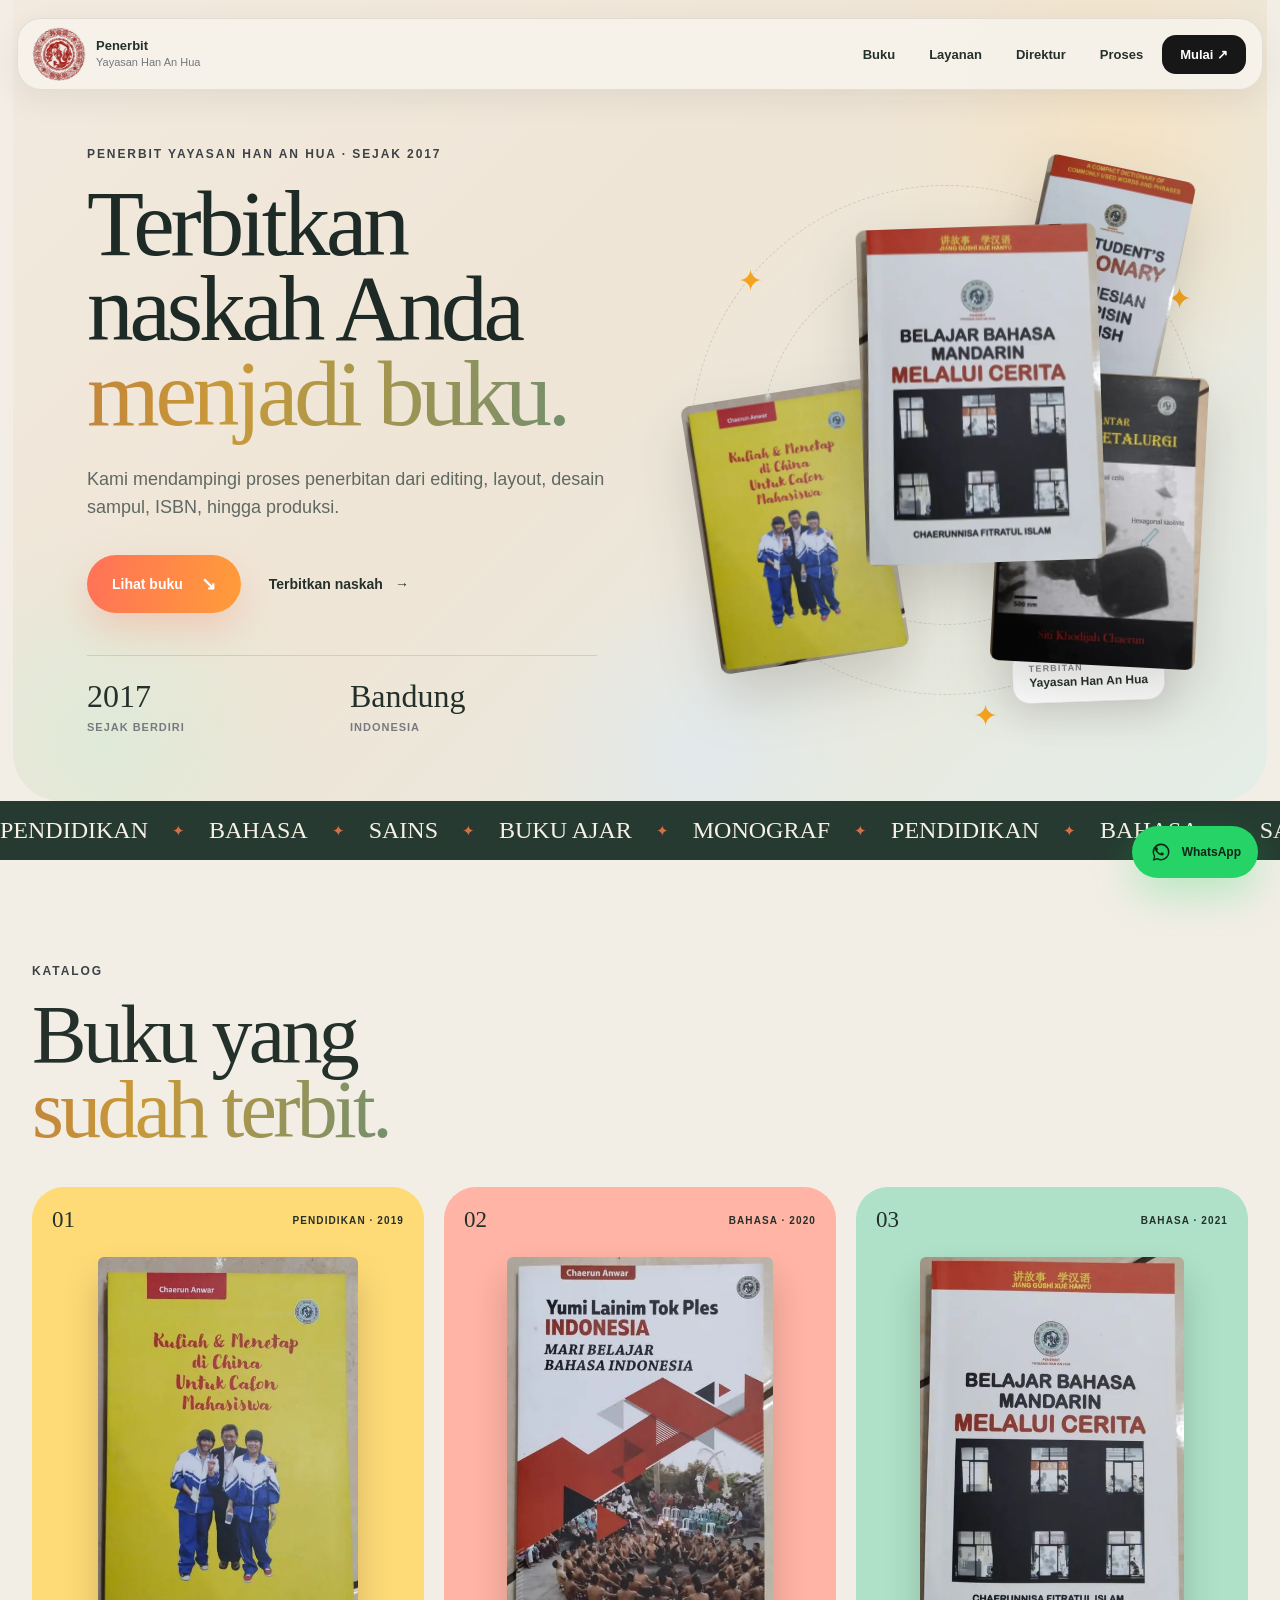
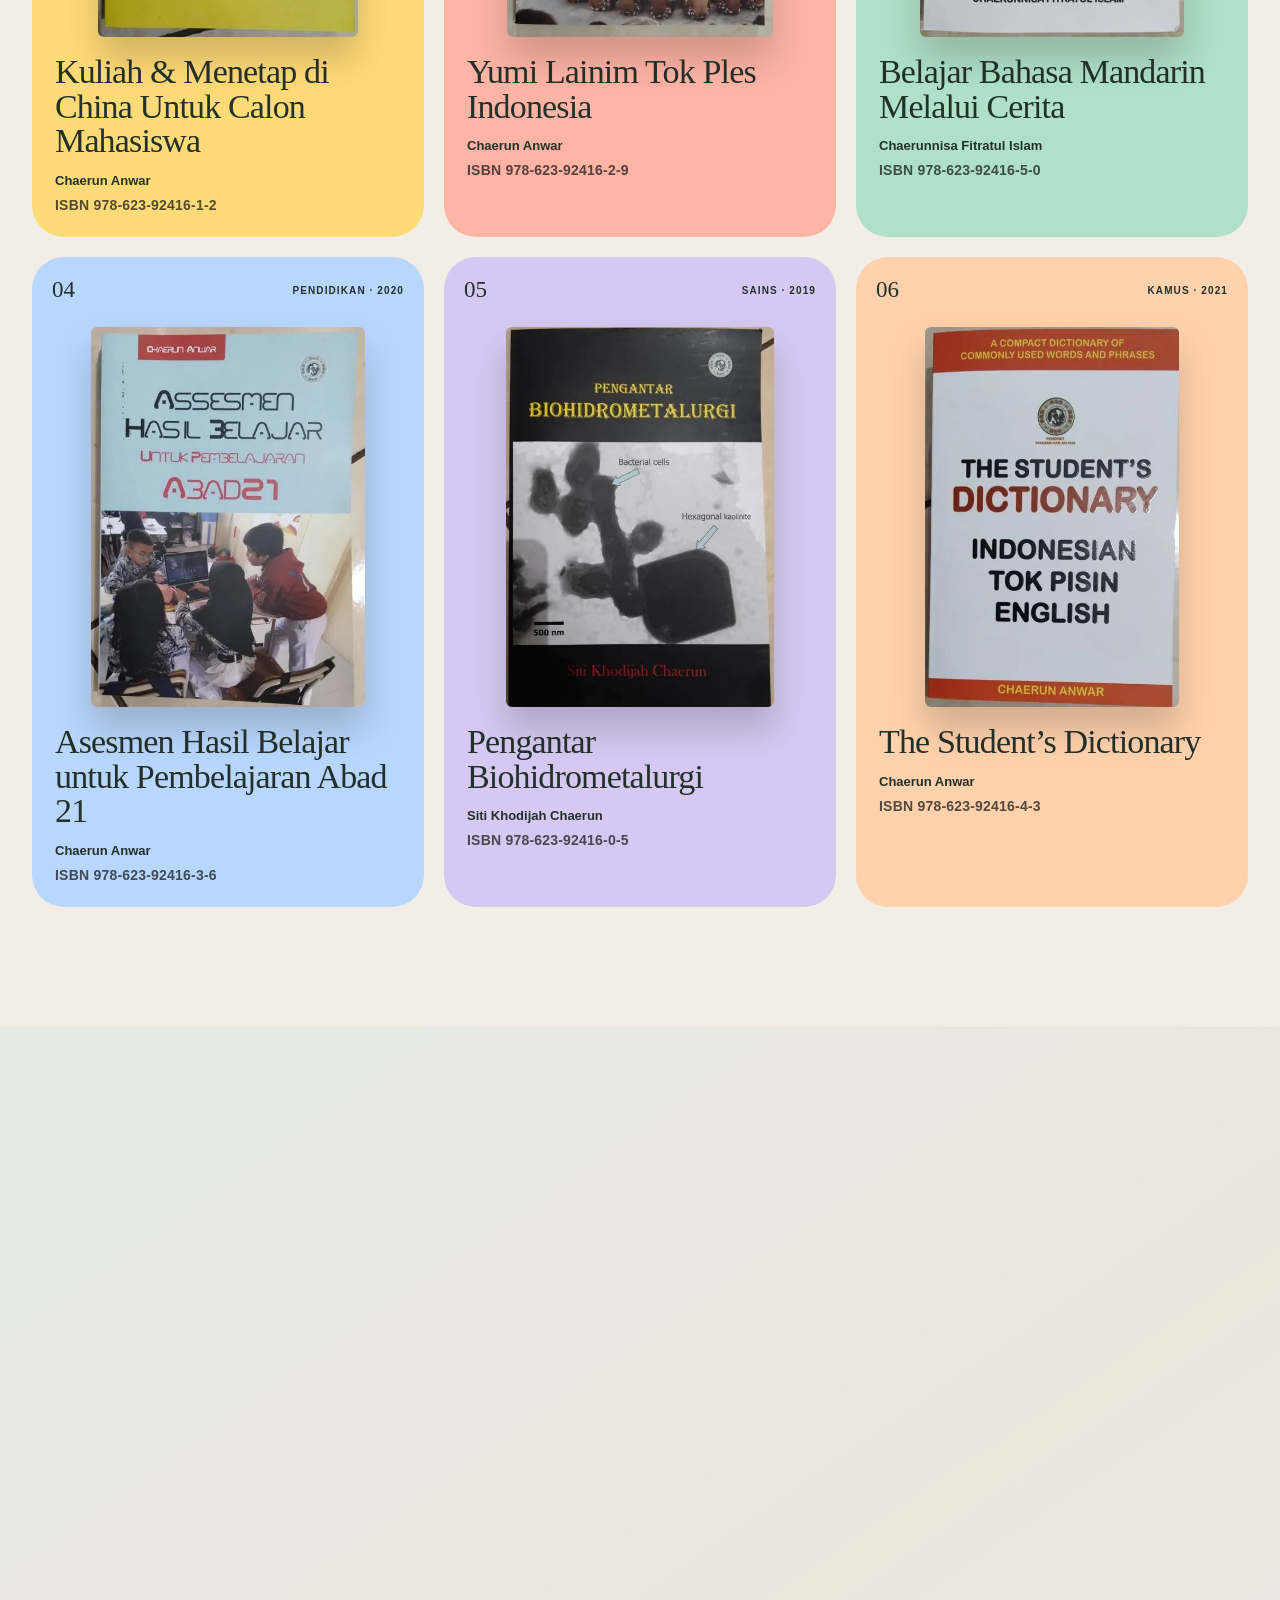
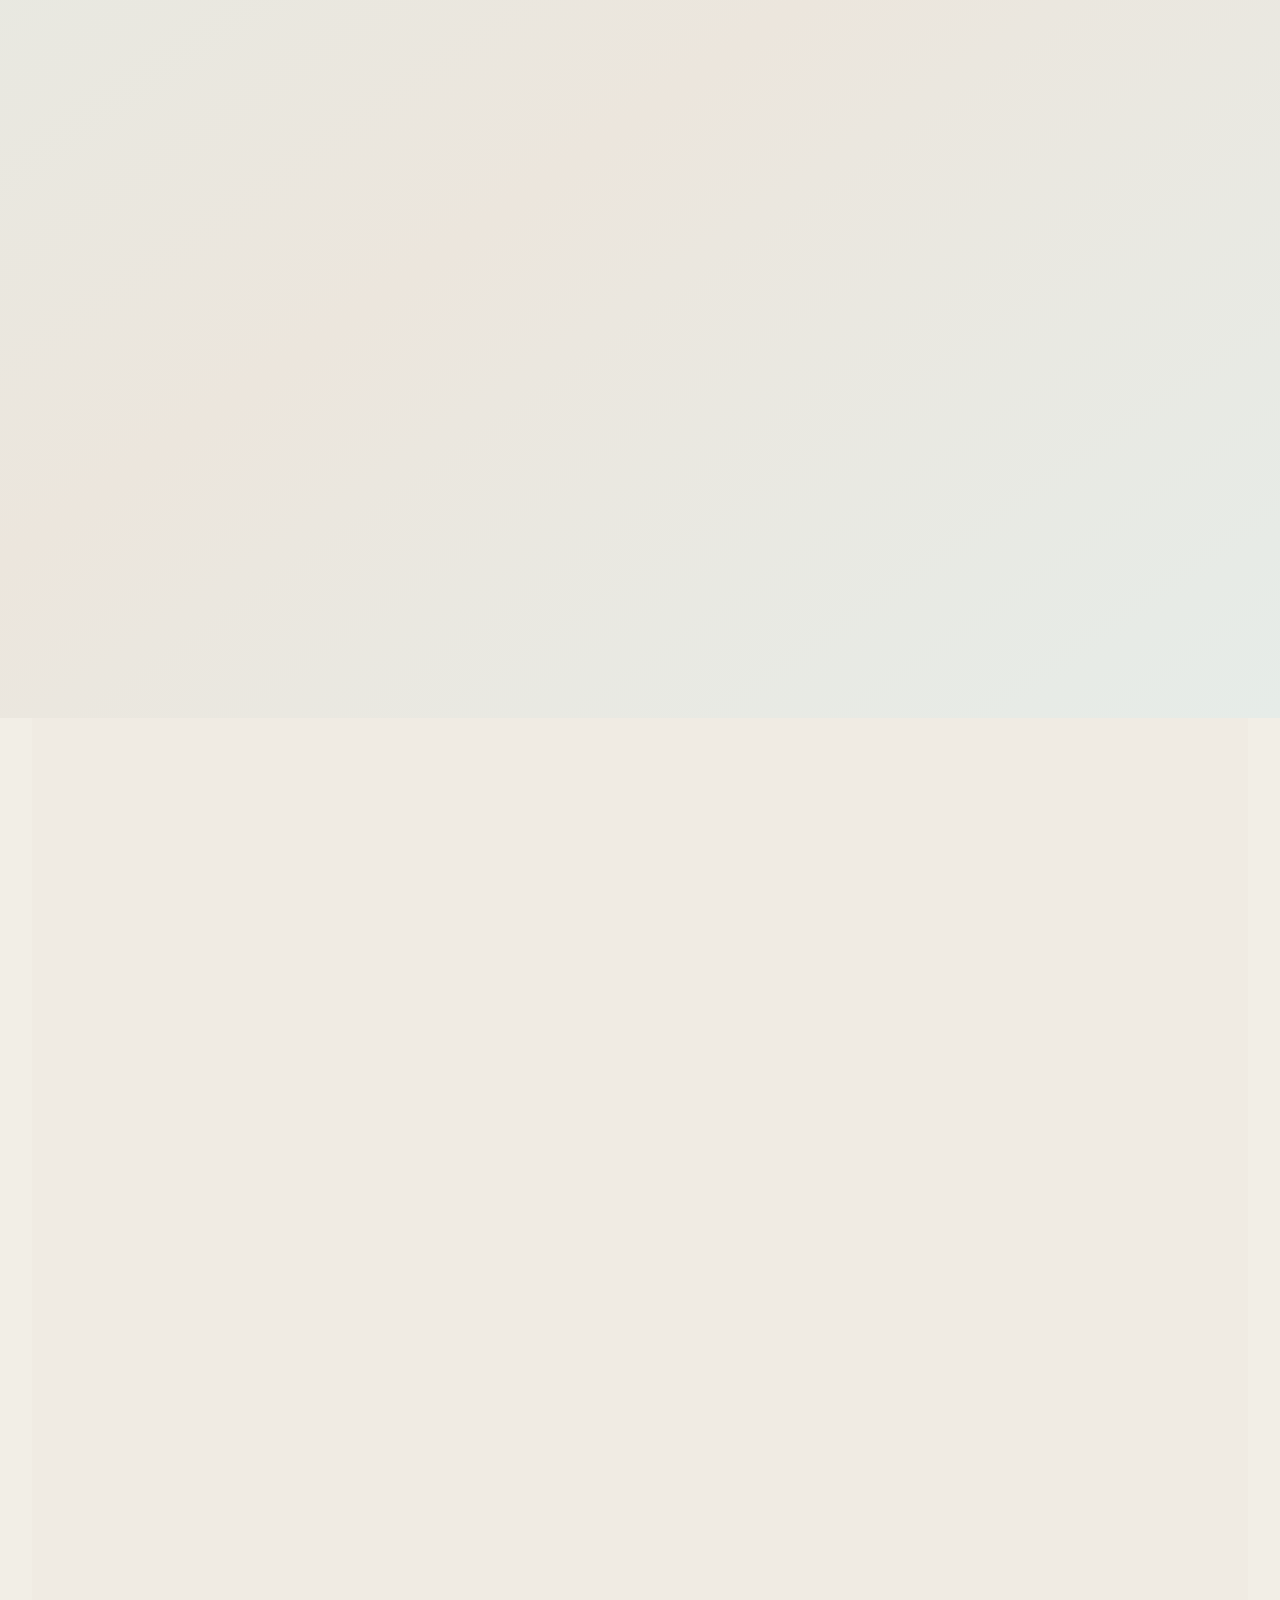
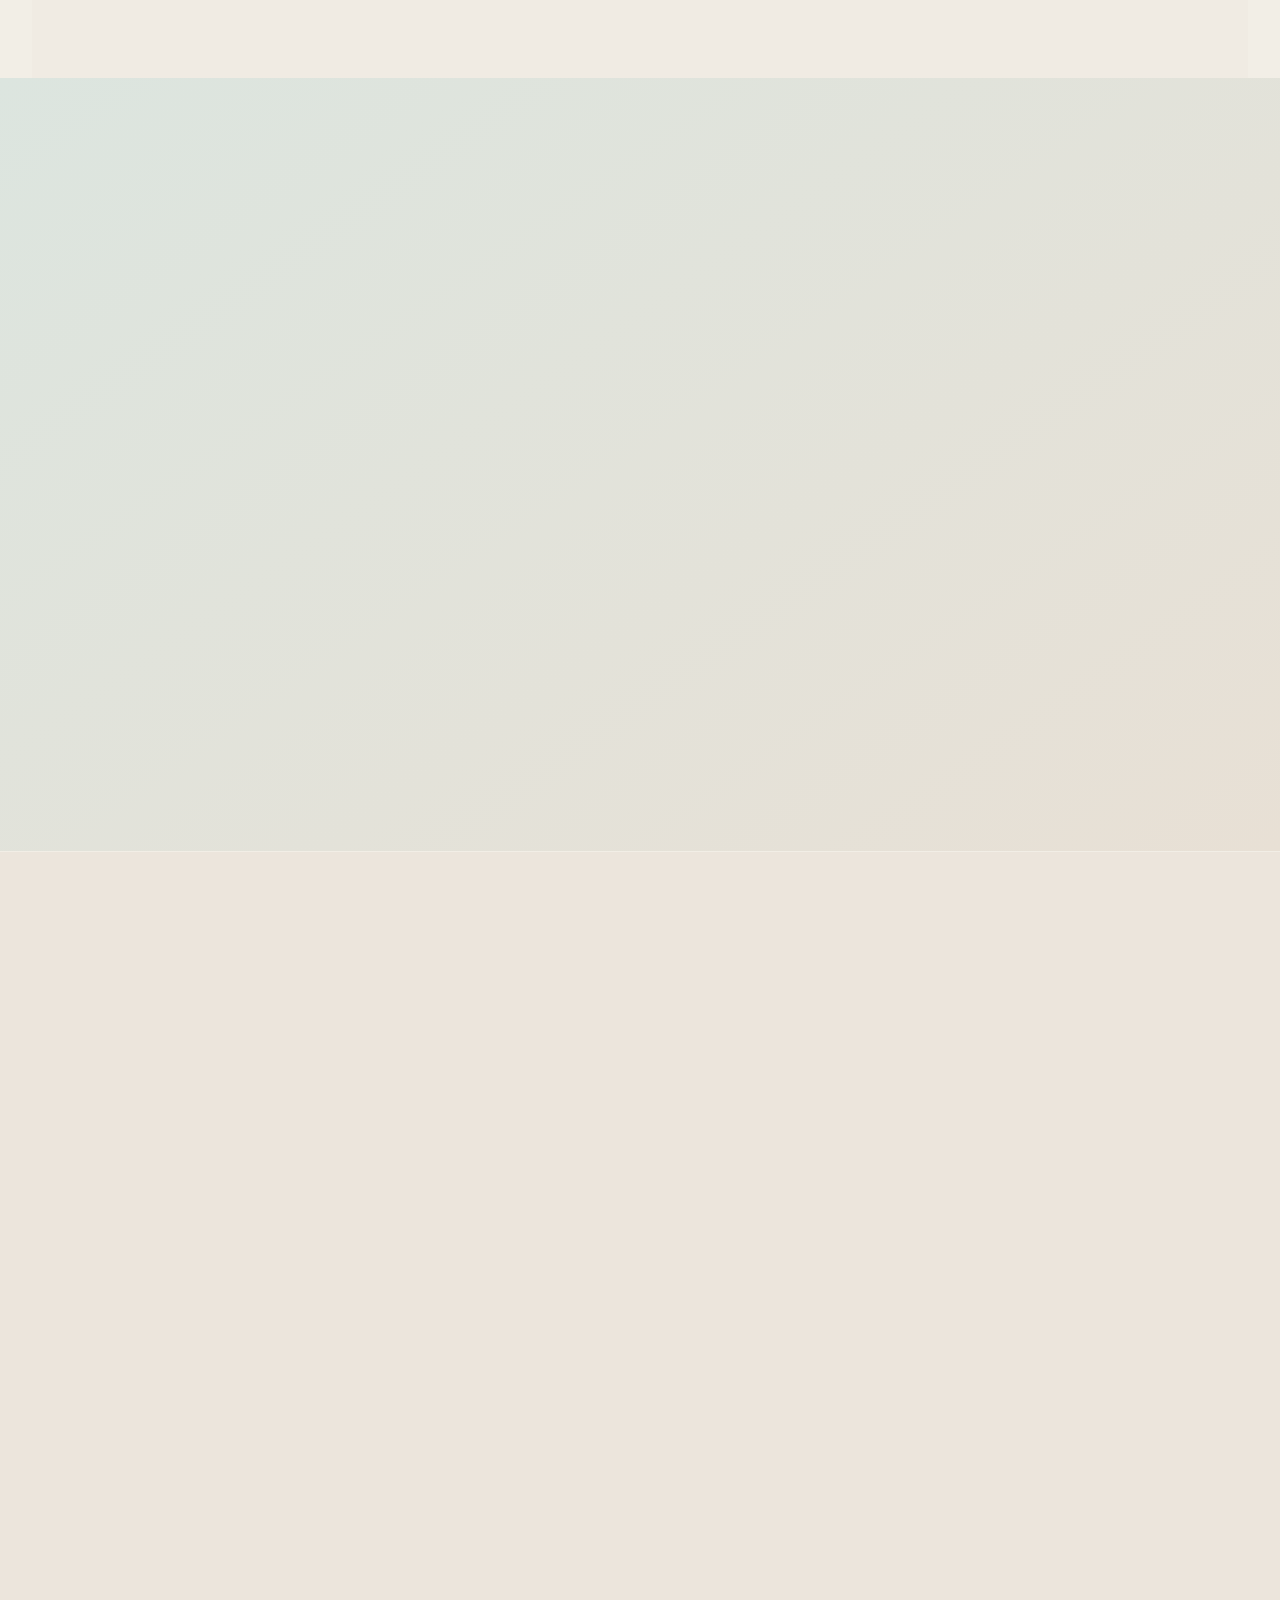
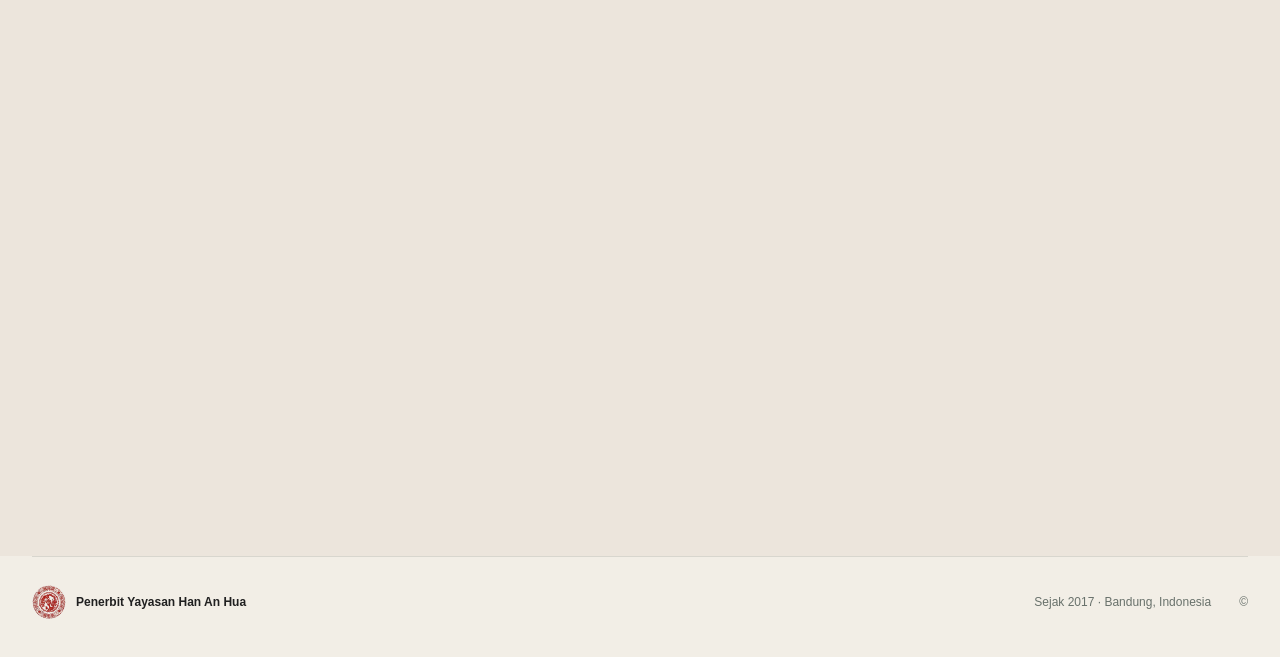
==== commit f0316cef: "Add files via upload" ====
--- a/docs/index.html
+++ b/docs/index.html
@@ -2,19 +2,21 @@
 <html lang="id">
 <head>
   <meta charset="utf-8">
-  <meta name="viewport" content="width=device-width,initial-scale=1,viewport-fit=cover">
-  <meta name="theme-color" content="#fffdf8">
+  <meta name="viewport" content="width=device-width,initial-scale=1,maximum-scale=5,viewport-fit=cover">
+  <meta http-equiv="X-UA-Compatible" content="IE=edge">
+  <meta name="format-detection" content="telephone=no">
+  <meta name="theme-color" content="#f2eee6">
   <meta name="description" content="Penerbit Yayasan Han An Hua — penerbit buku pendidikan, bahasa, sains, dan berbagai naskah lainnya sejak 2017.">
   <title>Penerbit Yayasan Han An Hua</title>
   <link rel="icon" type="image/png" href="assets/favicon.png">
-  <link rel="stylesheet" href="styles.css?v=10-lite">
+  <link rel="stylesheet" href="styles.css?v=14-balanced-color">
 </head>
 <body>
   <div class="scroll-progress" aria-hidden="true"><span id="progressBar"></span></div>
 
   <header class="site-header" id="siteHeader">
     <a class="brand" href="#home" aria-label="Penerbit Yayasan Han An Hua">
-      <img decoding="async" src="assets/logo-yayasan-han-an-hua.webp" alt="Logo Yayasan Han An Hua">
+      <img decoding="async" src="assets/logo-yayasan-han-an-hua.jpg" alt="Logo Yayasan Han An Hua">
       <span><b>Penerbit</b><small>Yayasan Han An Hua</small></span>
     </a>
     <button class="menu-btn" id="menuBtn" aria-controls="siteNav" aria-expanded="false">Menu</button>
@@ -36,9 +38,9 @@
       <div class="hero-copy">
         <p class="eyebrow reveal">PENERBIT YAYASAN HAN AN HUA · SEJAK 2017</p>
         <h1 class="hero-title reveal" data-word-reveal>
-          Buku untuk <span>belajar, berbagi,</span><br>dan berkembang.
+          Terbitkan naskah Anda<br><span>menjadi buku.</span>
         </h1>
-        <p class="hero-lead reveal">Kami menerbitkan buku pendidikan, bahasa, sains, dan berbagai naskah lainnya.</p>
+        <p class="hero-lead reveal">Kami mendampingi proses penerbitan dari editing, layout, desain sampul, ISBN, hingga produksi.</p>
         <div class="hero-actions reveal">
           <a class="btn btn-primary magnetic" href="#buku"><span>Lihat buku</span><i>↘</i></a>
           <a class="plain-link" href="#proses">Terbitkan naskah <span>→</span></a>
@@ -52,10 +54,10 @@
       <div class="hero-books reveal" id="heroBooks" aria-label="Pilihan buku terbitan">
         <div class="book-orbit orbit-a" aria-hidden="true"></div>
         <div class="book-orbit orbit-b" aria-hidden="true"></div>
-        <figure class="floating-book book-1" data-depth="0.60"><img decoding="async" fetchpriority="high" src="assets/books/belajar-mandarin.webp" alt="Belajar Bahasa Mandarin Melalui Cerita"></figure>
-        <figure class="floating-book book-2" data-depth="0.36"><img decoding="async" src="assets/books/kuliah-china.webp" alt="Kuliah & Menetap di China Untuk Calon Mahasiswa"></figure>
-        <figure class="floating-book book-3" data-depth="0.44"><img decoding="async" src="assets/books/biohidrometalurgi.webp" alt="Pengantar Biohidrometalurgi"></figure>
-        <figure class="floating-book book-4" data-depth="0.30"><img decoding="async" src="assets/books/dictionary.webp" alt="The Student's Dictionary"></figure>
+        <figure class="floating-book book-1" data-depth="0.60"><img decoding="async" fetchpriority="high" src="assets/books/belajar-mandarin.jpg" alt="Belajar Bahasa Mandarin Melalui Cerita"></figure>
+        <figure class="floating-book book-2" data-depth="0.36"><img decoding="async" src="assets/books/kuliah-china.jpg" alt="Kuliah & Menetap di China Untuk Calon Mahasiswa"></figure>
+        <figure class="floating-book book-3" data-depth="0.44"><img decoding="async" src="assets/books/biohidrometalurgi.jpg" alt="Pengantar Biohidrometalurgi"></figure>
+        <figure class="floating-book book-4" data-depth="0.30"><img decoding="async" src="assets/books/dictionary.jpg" alt="The Student's Dictionary"></figure>
         <span class="spark s1">✦</span><span class="spark s2">✦</span><span class="spark s3">✦</span>
         <div class="hero-sticker"><span>TERBITAN</span><b>Yayasan Han An Hua</b></div>
       </div>
@@ -79,37 +81,37 @@
       <div class="books-grid">
         <article class="book-card c-sun reveal" data-tilt>
           <div class="book-card-top"><span>01</span><em>PENDIDIKAN · 2019</em></div>
-          <div class="cover-wrap"><img loading="lazy" decoding="async" src="assets/books/kuliah-china.webp" alt="Sampul Kuliah & Menetap di China Untuk Calon Mahasiswa"></div>
+          <div class="cover-wrap"><img loading="lazy" decoding="async" src="assets/books/kuliah-china.jpg" alt="Sampul Kuliah & Menetap di China Untuk Calon Mahasiswa"></div>
           <div class="card-copy"><h3>Kuliah &amp; Menetap di China Untuk Calon Mahasiswa</h3><p>Chaerun Anwar</p><small>ISBN 978-623-92416-1-2</small></div>
         </article>
 
         <article class="book-card c-coral reveal" data-tilt>
           <div class="book-card-top"><span>02</span><em>BAHASA · 2020</em></div>
-          <div class="cover-wrap"><img loading="lazy" decoding="async" src="assets/books/yumi-tok-pisin.webp" alt="Sampul Yumi Lainim Tok Ples Indonesia: Mari Belajar Bahasa Indonesia"></div>
+          <div class="cover-wrap"><img loading="lazy" decoding="async" src="assets/books/yumi-tok-pisin.jpg" alt="Sampul Yumi Lainim Tok Ples Indonesia: Mari Belajar Bahasa Indonesia"></div>
           <div class="card-copy"><h3>Yumi Lainim Tok Ples Indonesia</h3><p>Chaerun Anwar</p><small>ISBN 978-623-92416-2-9</small></div>
         </article>
 
         <article class="book-card c-mint reveal" data-tilt>
           <div class="book-card-top"><span>03</span><em>BAHASA · 2021</em></div>
-          <div class="cover-wrap"><img loading="lazy" decoding="async" src="assets/books/belajar-mandarin.webp" alt="Sampul Belajar Bahasa Mandarin Melalui Cerita"></div>
+          <div class="cover-wrap"><img loading="lazy" decoding="async" src="assets/books/belajar-mandarin.jpg" alt="Sampul Belajar Bahasa Mandarin Melalui Cerita"></div>
           <div class="card-copy"><h3>Belajar Bahasa Mandarin Melalui Cerita</h3><p>Chaerunnisa Fitratul Islam</p><small>ISBN 978-623-92416-5-0</small></div>
         </article>
 
         <article class="book-card c-sky reveal" data-tilt>
           <div class="book-card-top"><span>04</span><em>PENDIDIKAN · 2020</em></div>
-          <div class="cover-wrap"><img loading="lazy" decoding="async" src="assets/books/asesmen-abad21.webp" alt="Sampul Asesmen Hasil Belajar untuk Pembelajaran Abad 21"></div>
+          <div class="cover-wrap"><img loading="lazy" decoding="async" src="assets/books/asesmen-abad21.jpg" alt="Sampul Asesmen Hasil Belajar untuk Pembelajaran Abad 21"></div>
           <div class="card-copy"><h3>Asesmen Hasil Belajar untuk Pembelajaran Abad 21</h3><p>Chaerun Anwar</p><small>ISBN 978-623-92416-3-6</small></div>
         </article>
 
         <article class="book-card c-lilac reveal" data-tilt>
           <div class="book-card-top"><span>05</span><em>SAINS · 2019</em></div>
-          <div class="cover-wrap"><img loading="lazy" decoding="async" src="assets/books/biohidrometalurgi.webp" alt="Sampul Pengantar Biohidrometalurgi"></div>
+          <div class="cover-wrap"><img loading="lazy" decoding="async" src="assets/books/biohidrometalurgi.jpg" alt="Sampul Pengantar Biohidrometalurgi"></div>
           <div class="card-copy"><h3>Pengantar Biohidrometalurgi</h3><p>Siti Khodijah Chaerun</p><small>ISBN 978-623-92416-0-5</small></div>
         </article>
 
         <article class="book-card c-peach reveal" data-tilt>
           <div class="book-card-top"><span>06</span><em>KAMUS · 2021</em></div>
-          <div class="cover-wrap"><img loading="lazy" decoding="async" src="assets/books/dictionary.webp" alt="Sampul The Student's Dictionary: Indonesian–Tok Pisin–English"></div>
+          <div class="cover-wrap"><img loading="lazy" decoding="async" src="assets/books/dictionary.jpg" alt="Sampul The Student's Dictionary: Indonesian–Tok Pisin–English"></div>
           <div class="card-copy"><h3>The Student’s Dictionary</h3><p>Chaerun Anwar</p><small>ISBN 978-623-92416-4-3</small></div>
         </article>
       </div>
@@ -147,7 +149,7 @@
       <div class="director-card reveal">
         <div class="director-photo-wrap">
           <i class="director-orb d1" aria-hidden="true"></i><i class="director-orb d2" aria-hidden="true"></i>
-          <img class="director-photo" loading="lazy" decoding="async" src="assets/director-chaerunnisa.webp" alt="Chaerunnisa Fitratul Islam, Direktur Penerbit Yayasan Han An Hua">
+          <img class="director-photo" loading="lazy" decoding="async" src="assets/director-chaerunnisa.jpg" alt="Chaerunnisa Fitratul Islam, Direktur Penerbit Yayasan Han An Hua">
           <div class="photo-caption"><span>Direktur Penerbit</span><b>Yayasan Han An Hua</b></div>
         </div>
         <div class="director-copy">
@@ -213,11 +215,11 @@
   </a>
 
   <footer class="footer">
-    <div class="footer-brand"><img decoding="async" src="assets/logo-yayasan-han-an-hua.webp" alt="Logo Yayasan Han An Hua"><b>Penerbit Yayasan Han An Hua</b></div>
+    <div class="footer-brand"><img decoding="async" src="assets/logo-yayasan-han-an-hua.jpg" alt="Logo Yayasan Han An Hua"><b>Penerbit Yayasan Han An Hua</b></div>
     <div>Sejak 2017 · Bandung, Indonesia</div>
     <div>© <span id="year"></span></div>
   </footer>
 
-  <script src="script.js?v=10-lite" defer></script>
+  <script src="script.js?v=12-compatible" defer></script>
 </body>
 </html>
--- a/docs/styles.css
+++ b/docs/styles.css
@@ -253,3 +253,195 @@
   .service-card>span{font-size:15px}
   .card-copy small{font-size:13px}
 }
+\n\n/* =========================================================\n   V12 MAXIMUM MOBILE COMPATIBILITY\n   Conservative fallbacks for older mobile browsers.\n   ========================================================= */\nhtml{-webkit-text-size-adjust:100%;text-size-adjust:100%}\nbody{-webkit-font-smoothing:antialiased;-moz-osx-font-smoothing:grayscale}\nimg{border-style:none}\nbutton,a{-webkit-tap-highlight-color:transparent}\nbutton{appearance:none;-webkit-appearance:none}\n\n/* Fallback widths are declared before newer min()/clamp() rules above. */\n.shell{width:calc(100% - 64px);max-width:1360px}\n.site-header{width:calc(100% - 34px);max-width:1390px}\n.hero{width:calc(100% - 26px);max-width:1510px}\n.footer{width:calc(100% - 64px);max-width:1360px}\n\n/* Keep text readable even where clamp() is unavailable. */\n.hero-title{font-size:96px}\n.section-head h2,.services h2,.director h2,.process h2,.contact h2{font-size:82px}\n@supports (font-size:clamp(1rem,2vw,3rem)){\n  .hero-title{font-size:clamp(72px,7vw,124px)}\n  .section-head h2,.services h2,.director h2,.process h2,.contact h2{font-size:clamp(58px,6vw,106px)}\n}\n\n/* Explicit touch targets for mobile browsers. */\n.site-nav a,.btn,.menu-btn,.floating-wa{min-height:44px}\n\n/* Older browsers may ignore content-visibility; layout remains complete. */\n@supports not (content-visibility:auto){\n  .catalog,.services,.director,.process,.contact{content-visibility:visible}\n}\n\n/* Safe mobile fallbacks. */\n@media(max-width:900px){\n  .shell,.footer{width:calc(100% - 32px)}\n  .site-header{width:calc(100% - 20px)}\n  .hero{width:calc(100% - 12px)}\n  .hero-title{font-size:72px}\n  .section-head h2,.services h2,.director h2,.process h2,.contact h2{font-size:58px}\n}\n@media(max-width:620px){\n  .shell,.footer{width:calc(100% - 24px)}\n  .hero-title{font-size:54px;line-height:.96}\n  .section-head h2,.services h2,.director h2,.process h2,.contact h2{font-size:46px;line-height:.98}\n  .hero-lead{font-size:17px}\n}\n\n/* Print / no-animation / legacy-safe presentation. */\n@media print{\n  .site-header,.floating-wa,.scroll-progress,.marquee{display:none!important}\n  .reveal{opacity:1!important;transform:none!important}\n  body{background:#fff;color:#000}\n}\n
+
+/* =========================================================
+   V13 — MOBILE CONTRAST / LESS GLARE
+   The manuscript-type panel previously inherited white text
+   from its original dark theme after the background was made light.
+   These overrides restore deliberate contrast and soften glare.
+   ========================================================= */
+body{background:#ede8df;color:#1f2a25}
+.services{background:#dfe6df}
+.service-card{
+  background:#f1eee6;
+  border-color:rgba(31,42,37,.14);
+}
+.service-card h3{color:#1f2a25}
+.service-card p{color:#59645d}
+.service-card>span{color:#59615d}
+
+/* High-contrast manuscript-type panel */
+.accepted{
+  background:#31443b!important;
+  color:#f7f2e8!important;
+  border:1px solid rgba(255,255,255,.10)!important;
+  box-shadow:0 18px 46px rgba(32,47,40,.16);
+}
+.accepted p{
+  color:#fffaf0!important;
+  font-size:15px;
+  letter-spacing:.075em;
+}
+.chips span{
+  color:#f8f3e9!important;
+  background:rgba(255,255,255,.075)!important;
+  border-color:rgba(255,255,255,.27)!important;
+  font-size:13px;
+  font-weight:800;
+}
+.chips span:hover{
+  background:#f5ead6!important;
+  color:#24352d!important;
+  border-color:#f5ead6!important;
+}
+
+/* Keep surrounding sections warm instead of stark white. */
+.director{background:#ede8df}
+.contact{background:#e4ddd2}
+.site-header{background:rgba(244,240,232,.97)!important}
+
+@media(max-width:620px){
+  .services{background:#dce4dd}
+  .service-card{background:#f0ede5}
+  .accepted{
+    padding:26px 22px!important;
+    background:#2f4339!important;
+    border-radius:28px;
+  }
+  .accepted p{
+    font-size:14px;
+    line-height:1.45;
+    margin-bottom:18px;
+  }
+  .chips{gap:10px}
+  .chips span{
+    padding:12px 14px;
+    font-size:13px;
+    line-height:1.2;
+    background:rgba(255,255,255,.09)!important;
+  }
+}
+
+/* =========================================================
+   V14 — BALANCED COLOR PALETTE
+   Soft color variation with dark readable text. The goal is
+   neither stark white nor dark green: calm, warm and colorful.
+   ========================================================= */
+:root{
+  --v14-ink:#24302a;
+  --v14-muted:#667169;
+  --v14-cream:#f2eee6;
+  --v14-sage:#e3e9e3;
+  --v14-peach:#f3dfd2;
+  --v14-blue:#dce8ee;
+  --v14-rose:#efddd9;
+  --v14-lilac:#e5e0ee;
+  --v14-mint:#dcebe2;
+  --v14-sand:#eee4cf;
+}
+body{background:var(--v14-cream);color:var(--v14-ink)}
+.site-header{background:rgba(246,242,234,.96)!important;border-color:rgba(36,48,42,.10)}
+.services{
+  background:linear-gradient(145deg,#e5ebe5 0%,#ece6dd 52%,#e6ece8 100%);
+}
+.services:before{
+  opacity:.55;
+  background:
+    radial-gradient(circle at 12% 18%,rgba(219,145,105,.17),transparent 25%),
+    radial-gradient(circle at 88% 80%,rgba(102,151,129,.16),transparent 27%)!important;
+}
+.service-card{
+  border-color:rgba(36,48,42,.10)!important;
+  box-shadow:0 12px 34px rgba(55,63,57,.055)!important;
+}
+.service-card.sv1{background:var(--v14-sand)!important}
+.service-card.sv2{background:var(--v14-blue)!important}
+.service-card.sv3{background:var(--v14-rose)!important}
+.service-card.sv4{background:var(--v14-lilac)!important}
+.service-card.sv5{background:var(--v14-mint)!important}
+.service-card.sv6{background:var(--v14-peach)!important}
+.service-card h3{color:#24302a!important}
+.service-card p{color:#59655f!important}
+.service-card>span{color:#5c665f!important}
+.service-card:hover{box-shadow:0 18px 42px rgba(55,63,57,.10)!important}
+
+/* Manuscript panel: colorful and readable, without a dark slab. */
+.accepted{
+  background:linear-gradient(135deg,#eadfce 0%,#dfe9e2 48%,#e4e1ed 100%)!important;
+  color:#26322d!important;
+  border:1px solid rgba(36,48,42,.10)!important;
+  box-shadow:0 16px 38px rgba(55,63,57,.07)!important;
+}
+.accepted p{
+  color:#34423b!important;
+  font-size:15px;
+  letter-spacing:.075em;
+}
+.chips span{
+  color:#2b3731!important;
+  border-color:rgba(43,55,49,.12)!important;
+  font-size:13px;
+  font-weight:800;
+  box-shadow:0 5px 14px rgba(49,58,52,.035);
+}
+.chips span:nth-child(1){background:#f0d9c7!important}
+.chips span:nth-child(2){background:#d9e6ee!important}
+.chips span:nth-child(3){background:#e6dced!important}
+.chips span:nth-child(4){background:#e9dfc9!important}
+.chips span:nth-child(5){background:#d9e8df!important}
+.chips span:nth-child(6){background:#ecd8d4!important}
+.chips span:nth-child(7){background:#dce4ce!important}
+.chips span:nth-child(8){background:#e5ddd2!important}
+.chips span:hover{
+  background:#fff4dc!important;
+  color:#24302a!important;
+  border-color:rgba(36,48,42,.20)!important;
+}
+
+/* Keep later sections balanced too: darker accents without full dark blocks. */
+.director{background:#f0ebe3!important}
+.director-card{
+  background:linear-gradient(135deg,#dce8e1 0%,#eee2d4 52%,#eadcdf 100%)!important;
+}
+.process{
+  background:linear-gradient(145deg,#dce5df 0%,#e8e0d5 100%)!important;
+  color:#24302a!important;
+}
+.process .eyebrow{color:#667169!important}
+.process h2{color:#24302a!important}
+.process .process-step{
+  background:#f4f0e8!important;
+  color:#24302a!important;
+  border-color:rgba(36,48,42,.10)!important;
+  box-shadow:0 14px 34px rgba(54,62,56,.07)!important;
+}
+.process .process-step:nth-of-type(1){background:#f0ded2!important}
+.process .process-step:nth-of-type(2){background:#eee5ce!important}
+.process .process-step:nth-of-type(3){background:#dce9e2!important}
+.process .process-step:nth-of-type(4){background:#dce6ed!important}
+.process .process-step p{color:#5f6a64!important}
+.process-line{background:rgba(36,48,42,.12)!important}
+.contact{background:#ece5dc!important}
+.contact-card{
+  background:linear-gradient(135deg,#dce7df 0%,#ecdccf 54%,#dedee9 100%)!important;
+  color:#24302a!important;
+}
+.contact-copy>p:not(.eyebrow){color:#5f6963!important}
+.contact .eyebrow{color:#657068!important}
+.contact h2{color:#24302a!important}
+
+@media(max-width:620px){
+  .services{background:linear-gradient(160deg,#e3e9e3 0%,#ece5dc 100%)!important}
+  .accepted{
+    background:linear-gradient(145deg,#e8ddcd 0%,#dfe9e2 54%,#e6e0eb 100%)!important;
+    border-radius:28px;
+  }
+  .accepted p{color:#34423b!important}
+  .chips span{
+    color:#2b3731!important;
+    border-color:rgba(43,55,49,.12)!important;
+  }
+  .process{background:linear-gradient(160deg,#dce6df,#e9e0d5)!important}
+  .contact-card{background:linear-gradient(145deg,#dce7df,#ebdcd0 58%,#e1dfeb)!important}
+}
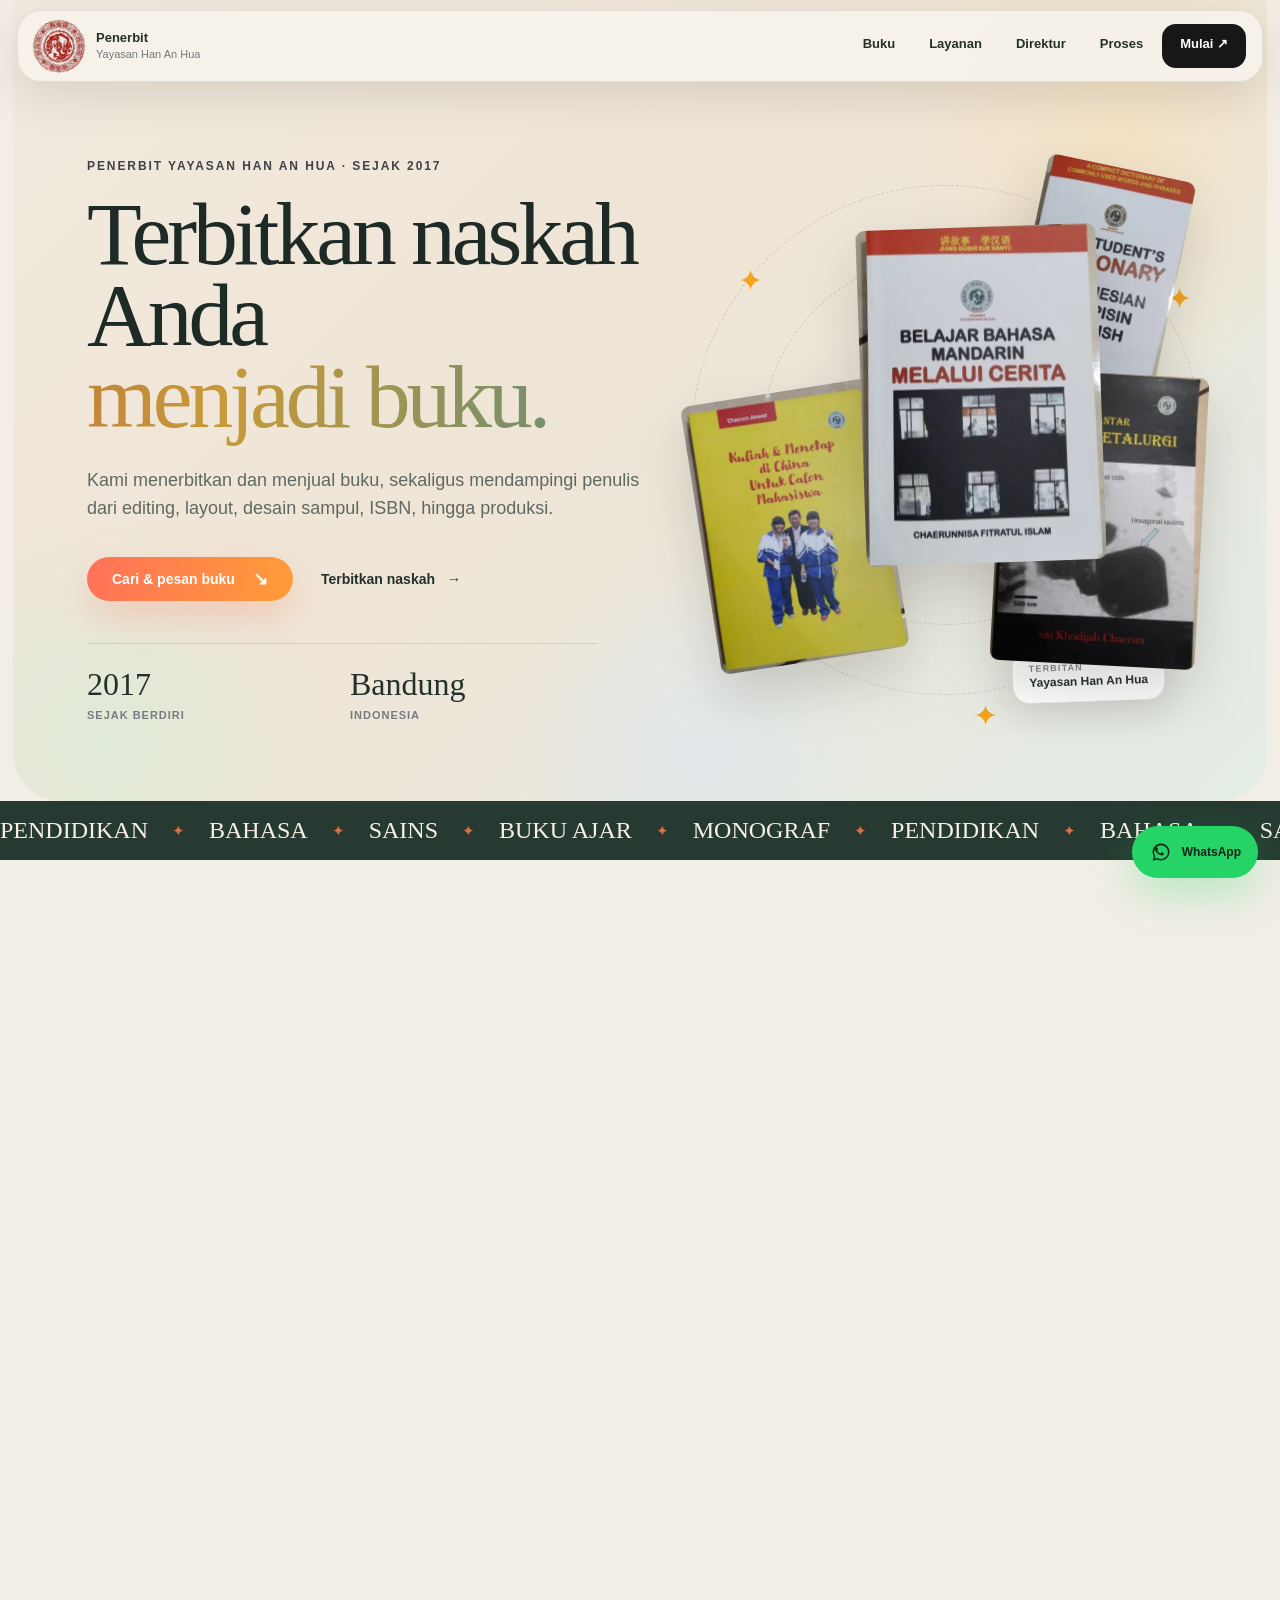
==== commit 5649da0a: "Add files via upload" ====
--- a/docs/index.html
+++ b/docs/index.html
@@ -9,7 +9,7 @@
   <meta name="description" content="Penerbit Yayasan Han An Hua — penerbit buku pendidikan, bahasa, sains, dan berbagai naskah lainnya sejak 2017.">
   <title>Penerbit Yayasan Han An Hua</title>
   <link rel="icon" type="image/png" href="assets/favicon.png">
-  <link rel="stylesheet" href="styles.css?v=14-balanced-color">
+  <link rel="stylesheet" href="styles.css?v=15-bookstore-mobile">
 </head>
 <body>
   <div class="scroll-progress" aria-hidden="true"><span id="progressBar"></span></div>
@@ -40,9 +40,9 @@
         <h1 class="hero-title reveal" data-word-reveal>
           Terbitkan naskah Anda<br><span>menjadi buku.</span>
         </h1>
-        <p class="hero-lead reveal">Kami mendampingi proses penerbitan dari editing, layout, desain sampul, ISBN, hingga produksi.</p>
+        <p class="hero-lead reveal">Kami menerbitkan dan menjual buku, sekaligus mendampingi penulis dari editing, layout, desain sampul, ISBN, hingga produksi.</p>
         <div class="hero-actions reveal">
-          <a class="btn btn-primary magnetic" href="#buku"><span>Lihat buku</span><i>↘</i></a>
+          <a class="btn btn-primary magnetic" href="#buku"><span>Cari &amp; pesan buku</span><i>↘</i></a>
           <a class="plain-link" href="#proses">Terbitkan naskah <span>→</span></a>
         </div>
         <div class="hero-meta reveal">
@@ -71,48 +71,93 @@
     </div>
 
     <section id="buku" class="catalog shell section-space">
-      <div class="section-head">
+      <div class="section-head catalog-head">
         <div class="reveal">
-          <p class="eyebrow">KATALOG</p>
+          <p class="eyebrow">KATALOG &amp; TOKO BUKU</p>
           <h2 data-word-reveal>Buku yang<br><span>sudah terbit.</span></h2>
         </div>
-      </div>
-
-      <div class="books-grid">
-        <article class="book-card c-sun reveal" data-tilt>
+        
+      </div>
+
+      <div class="book-search reveal" role="search">
+        <span class="search-icon" aria-hidden="true">⌕</span>
+        <label class="sr-only" for="bookSearch">Cari buku</label>
+        <input id="bookSearch" type="search" inputmode="search" autocomplete="off" placeholder="Cari judul, penulis, atau topik…" aria-controls="booksGrid">
+        <button id="clearBookSearch" type="button" class="search-clear" aria-label="Hapus pencarian">×</button>
+      </div>
+      <p class="search-empty" id="searchEmpty" hidden>Buku tidak ditemukan. Coba kata pencarian lain.</p>
+
+      <div class="books-grid" id="booksGrid">
+        <article class="book-card c-sun reveal" data-search="kuliah menetap china calon mahasiswa chaerun anwar pendidikan 2019 kampus beasiswa visa kehidupan">
           <div class="book-card-top"><span>01</span><em>PENDIDIKAN · 2019</em></div>
           <div class="cover-wrap"><img loading="lazy" decoding="async" src="assets/books/kuliah-china.jpg" alt="Sampul Kuliah & Menetap di China Untuk Calon Mahasiswa"></div>
-          <div class="card-copy"><h3>Kuliah &amp; Menetap di China Untuk Calon Mahasiswa</h3><p>Chaerun Anwar</p><small>ISBN 978-623-92416-1-2</small></div>
-        </article>
-
-        <article class="book-card c-coral reveal" data-tilt>
+          <div class="card-copy">
+            <h3>Kuliah &amp; Menetap di China Untuk Calon Mahasiswa</h3>
+            <p class="book-author">Chaerun Anwar</p>
+            <small>ISBN 978-623-92416-1-2</small>
+            <p class="book-description">Panduan menyeluruh bagi calon mahasiswa Indonesia yang ingin kuliah dan tinggal di China. Membahas pilihan kampus, beasiswa, visa, tempat tinggal, hingga cara beradaptasi dengan kehidupan dan budaya setempat.</p>
+            <a class="book-order" href="https://wa.me/6282260635656?text=Halo%20Penerbit%20Yayasan%20Han%20An%20Hua%2C%20saya%20pesan%20buku%20ini%3A%20Kuliah%20%26%20Menetap%20di%20China%20Untuk%20Calon%20Mahasiswa.%20Mohon%20informasi%20harga%20dan%20ketersediaannya." target="_blank" rel="noopener" aria-label="Pesan Kuliah & Menetap di China Untuk Calon Mahasiswa melalui WhatsApp"><span>Pesan buku ini</span><i>↗</i></a>
+          </div>
+        </article>
+
+        <article class="book-card c-coral reveal" data-search="yumi lainim tok ples indonesia mari belajar bahasa indonesia tok pisin chaerun anwar 2020 bahasa percakapan">
           <div class="book-card-top"><span>02</span><em>BAHASA · 2020</em></div>
-          <div class="cover-wrap"><img loading="lazy" decoding="async" src="assets/books/yumi-tok-pisin.jpg" alt="Sampul Yumi Lainim Tok Ples Indonesia: Mari Belajar Bahasa Indonesia"></div>
-          <div class="card-copy"><h3>Yumi Lainim Tok Ples Indonesia</h3><p>Chaerun Anwar</p><small>ISBN 978-623-92416-2-9</small></div>
-        </article>
-
-        <article class="book-card c-mint reveal" data-tilt>
+          <div class="cover-wrap"><img loading="lazy" decoding="async" src="assets/books/yumi-tok-pisin.jpg" alt="Sampul Yumi Lainim Tok Ples Indonesia"></div>
+          <div class="card-copy">
+            <h3>Yumi Lainim Tok Ples Indonesia</h3>
+            <p class="book-author">Chaerun Anwar</p>
+            <small>ISBN 978-623-92416-2-9</small>
+            <p class="book-description">Buku pembelajaran Bahasa Indonesia yang dirancang khusus untuk penutur Tok Pisin di Papua Nugini dan Kepulauan Solomon. Materinya memadukan dasar tata bahasa dengan percakapan sehari-hari agar pembaca dapat belajar secara bertahap dan langsung mempraktikkannya.</p>
+            <a class="book-order" href="https://wa.me/6282260635656?text=Halo%20Penerbit%20Yayasan%20Han%20An%20Hua%2C%20saya%20pesan%20buku%20ini%3A%20Yumi%20Lainim%20Tok%20Ples%20Indonesia.%20Mohon%20informasi%20harga%20dan%20ketersediaannya." target="_blank" rel="noopener" aria-label="Pesan Yumi Lainim Tok Ples Indonesia melalui WhatsApp"><span>Pesan buku ini</span><i>↗</i></a>
+          </div>
+        </article>
+
+        <article class="book-card c-mint reveal" data-search="belajar bahasa mandarin melalui cerita chaerunnisa fitratul islam 2021 bahasa china cerita kosakata pola kalimat">
           <div class="book-card-top"><span>03</span><em>BAHASA · 2021</em></div>
           <div class="cover-wrap"><img loading="lazy" decoding="async" src="assets/books/belajar-mandarin.jpg" alt="Sampul Belajar Bahasa Mandarin Melalui Cerita"></div>
-          <div class="card-copy"><h3>Belajar Bahasa Mandarin Melalui Cerita</h3><p>Chaerunnisa Fitratul Islam</p><small>ISBN 978-623-92416-5-0</small></div>
-        </article>
-
-        <article class="book-card c-sky reveal" data-tilt>
+          <div class="card-copy">
+            <h3>Belajar Bahasa Mandarin Melalui Cerita</h3>
+            <p class="book-author">Chaerunnisa Fitratul Islam</p>
+            <small>ISBN 978-623-92416-5-0</small>
+            <p class="book-description">Belajar Bahasa Mandarin melalui 35 cerita pendek yang dilengkapi terjemahan Bahasa Indonesia. Setiap cerita membantu pembaca memahami kosakata, pola kalimat, dan ungkapan sehari-hari dalam konteks yang lebih alami dan mudah diingat.</p>
+            <a class="book-order" href="https://wa.me/6282260635656?text=Halo%20Penerbit%20Yayasan%20Han%20An%20Hua%2C%20saya%20pesan%20buku%20ini%3A%20Belajar%20Bahasa%20Mandarin%20Melalui%20Cerita.%20Mohon%20informasi%20harga%20dan%20ketersediaannya." target="_blank" rel="noopener" aria-label="Pesan Belajar Bahasa Mandarin Melalui Cerita melalui WhatsApp"><span>Pesan buku ini</span><i>↗</i></a>
+          </div>
+        </article>
+
+        <article class="book-card c-sky reveal" data-search="asesmen hasil belajar pembelajaran abad 21 chaerun anwar 2020 pendidikan guru critical thinking kolaborasi proyek portofolio rubrik">
           <div class="book-card-top"><span>04</span><em>PENDIDIKAN · 2020</em></div>
           <div class="cover-wrap"><img loading="lazy" decoding="async" src="assets/books/asesmen-abad21.jpg" alt="Sampul Asesmen Hasil Belajar untuk Pembelajaran Abad 21"></div>
-          <div class="card-copy"><h3>Asesmen Hasil Belajar untuk Pembelajaran Abad 21</h3><p>Chaerun Anwar</p><small>ISBN 978-623-92416-3-6</small></div>
-        </article>
-
-        <article class="book-card c-lilac reveal" data-tilt>
+          <div class="card-copy">
+            <h3>Asesmen Hasil Belajar untuk Pembelajaran Abad 21</h3>
+            <p class="book-author">Chaerun Anwar</p>
+            <small>ISBN 978-623-92416-3-6</small>
+            <p class="book-description">Referensi bagi pendidik yang ingin memahami asesmen sebagai bagian penting dari proses belajar, bukan sekadar pemberian nilai. Buku ini membahas keterampilan abad ke-21, penilaian autentik, proyek, portofolio, hingga penggunaan rubrik secara praktis.</p>
+            <a class="book-order" href="https://wa.me/6282260635656?text=Halo%20Penerbit%20Yayasan%20Han%20An%20Hua%2C%20saya%20pesan%20buku%20ini%3A%20Asesmen%20Hasil%20Belajar%20untuk%20Pembelajaran%20Abad%2021.%20Mohon%20informasi%20harga%20dan%20ketersediaannya." target="_blank" rel="noopener" aria-label="Pesan Asesmen Hasil Belajar untuk Pembelajaran Abad 21 melalui WhatsApp"><span>Pesan buku ini</span><i>↗</i></a>
+          </div>
+        </article>
+
+        <article class="book-card c-lilac reveal" data-search="pengantar biohidrometalurgi siti khodijah chaerun 2019 sains mikrobiologi geokimia mineralogi metalurgi bioleaching biomining remediasi">
           <div class="book-card-top"><span>05</span><em>SAINS · 2019</em></div>
           <div class="cover-wrap"><img loading="lazy" decoding="async" src="assets/books/biohidrometalurgi.jpg" alt="Sampul Pengantar Biohidrometalurgi"></div>
-          <div class="card-copy"><h3>Pengantar Biohidrometalurgi</h3><p>Siti Khodijah Chaerun</p><small>ISBN 978-623-92416-0-5</small></div>
-        </article>
-
-        <article class="book-card c-peach reveal" data-tilt>
+          <div class="card-copy">
+            <h3>Pengantar Biohidrometalurgi</h3>
+            <p class="book-author">Siti Khodijah Chaerun</p>
+            <small>ISBN 978-623-92416-0-5</small>
+            <p class="book-description">Pengantar komprehensif tentang pemanfaatan mikroorganisme dalam ekstraksi dan pemulihan logam, biomining, serta pengolahan limbah. Buku ini menghubungkan mikrobiologi, geokimia, mineralogi, dan metalurgi dengan berbagai aplikasi bioleaching dan remediasi lingkungan.</p>
+            <a class="book-order" href="https://wa.me/6282260635656?text=Halo%20Penerbit%20Yayasan%20Han%20An%20Hua%2C%20saya%20pesan%20buku%20ini%3A%20Pengantar%20Biohidrometalurgi.%20Mohon%20informasi%20harga%20dan%20ketersediaannya." target="_blank" rel="noopener" aria-label="Pesan Pengantar Biohidrometalurgi melalui WhatsApp"><span>Pesan buku ini</span><i>↗</i></a>
+          </div>
+        </article>
+
+        <article class="book-card c-peach reveal" data-search="student dictionary indonesian tok pisin english kamus chaerun anwar 2021 bahasa kosakata komunikasi">
           <div class="book-card-top"><span>06</span><em>KAMUS · 2021</em></div>
-          <div class="cover-wrap"><img loading="lazy" decoding="async" src="assets/books/dictionary.jpg" alt="Sampul The Student's Dictionary: Indonesian–Tok Pisin–English"></div>
-          <div class="card-copy"><h3>The Student’s Dictionary</h3><p>Chaerun Anwar</p><small>ISBN 978-623-92416-4-3</small></div>
+          <div class="cover-wrap"><img loading="lazy" decoding="async" src="assets/books/dictionary.jpg" alt="Sampul The Student’s Dictionary"></div>
+          <div class="card-copy">
+            <h3>The Student’s Dictionary</h3>
+            <p class="book-author">Chaerun Anwar</p>
+            <small>ISBN 978-623-92416-4-3</small>
+            <p class="book-description">Kamus praktis tiga bahasa—Indonesia, Tok Pisin, dan Inggris—yang berisi kosakata serta ungkapan yang umum digunakan sehari-hari. Cocok untuk pelajar, pembelajar bahasa, dan siapa pun yang ingin berkomunikasi lebih mudah dalam konteks pendidikan, perjalanan, maupun hubungan lintas budaya.</p>
+            <a class="book-order" href="https://wa.me/6282260635656?text=Halo%20Penerbit%20Yayasan%20Han%20An%20Hua%2C%20saya%20pesan%20buku%20ini%3A%20The%20Student%E2%80%99s%20Dictionary.%20Mohon%20informasi%20harga%20dan%20ketersediaannya." target="_blank" rel="noopener" aria-label="Pesan The Student’s Dictionary melalui WhatsApp"><span>Pesan buku ini</span><i>↗</i></a>
+          </div>
         </article>
       </div>
     </section>
@@ -220,6 +265,6 @@
     <div>© <span id="year"></span></div>
   </footer>
 
-  <script src="script.js?v=12-compatible" defer></script>
+  <script src="script.js?v=15-bookstore-mobile" defer></script>
 </body>
 </html>
--- a/docs/styles.css
+++ b/docs/styles.css
@@ -253,7 +253,62 @@
   .service-card>span{font-size:15px}
   .card-copy small{font-size:13px}
 }
-\n\n/* =========================================================\n   V12 MAXIMUM MOBILE COMPATIBILITY\n   Conservative fallbacks for older mobile browsers.\n   ========================================================= */\nhtml{-webkit-text-size-adjust:100%;text-size-adjust:100%}\nbody{-webkit-font-smoothing:antialiased;-moz-osx-font-smoothing:grayscale}\nimg{border-style:none}\nbutton,a{-webkit-tap-highlight-color:transparent}\nbutton{appearance:none;-webkit-appearance:none}\n\n/* Fallback widths are declared before newer min()/clamp() rules above. */\n.shell{width:calc(100% - 64px);max-width:1360px}\n.site-header{width:calc(100% - 34px);max-width:1390px}\n.hero{width:calc(100% - 26px);max-width:1510px}\n.footer{width:calc(100% - 64px);max-width:1360px}\n\n/* Keep text readable even where clamp() is unavailable. */\n.hero-title{font-size:96px}\n.section-head h2,.services h2,.director h2,.process h2,.contact h2{font-size:82px}\n@supports (font-size:clamp(1rem,2vw,3rem)){\n  .hero-title{font-size:clamp(72px,7vw,124px)}\n  .section-head h2,.services h2,.director h2,.process h2,.contact h2{font-size:clamp(58px,6vw,106px)}\n}\n\n/* Explicit touch targets for mobile browsers. */\n.site-nav a,.btn,.menu-btn,.floating-wa{min-height:44px}\n\n/* Older browsers may ignore content-visibility; layout remains complete. */\n@supports not (content-visibility:auto){\n  .catalog,.services,.director,.process,.contact{content-visibility:visible}\n}\n\n/* Safe mobile fallbacks. */\n@media(max-width:900px){\n  .shell,.footer{width:calc(100% - 32px)}\n  .site-header{width:calc(100% - 20px)}\n  .hero{width:calc(100% - 12px)}\n  .hero-title{font-size:72px}\n  .section-head h2,.services h2,.director h2,.process h2,.contact h2{font-size:58px}\n}\n@media(max-width:620px){\n  .shell,.footer{width:calc(100% - 24px)}\n  .hero-title{font-size:54px;line-height:.96}\n  .section-head h2,.services h2,.director h2,.process h2,.contact h2{font-size:46px;line-height:.98}\n  .hero-lead{font-size:17px}\n}\n\n/* Print / no-animation / legacy-safe presentation. */\n@media print{\n  .site-header,.floating-wa,.scroll-progress,.marquee{display:none!important}\n  .reveal{opacity:1!important;transform:none!important}\n  body{background:#fff;color:#000}\n}\n
+
+
+/* =========================================================
+   V12 MAXIMUM MOBILE COMPATIBILITY
+   Conservative fallbacks for older mobile browsers.
+   ========================================================= */
+html{-webkit-text-size-adjust:100%;text-size-adjust:100%}
+body{-webkit-font-smoothing:antialiased;-moz-osx-font-smoothing:grayscale}
+img{border-style:none}
+button,a{-webkit-tap-highlight-color:transparent}
+button{appearance:none;-webkit-appearance:none}
+
+/* Fallback widths are declared before newer min()/clamp() rules above. */
+.shell{width:calc(100% - 64px);max-width:1360px}
+.site-header{width:calc(100% - 34px);max-width:1390px}
+.hero{width:calc(100% - 26px);max-width:1510px}
+.footer{width:calc(100% - 64px);max-width:1360px}
+
+/* Keep text readable even where clamp() is unavailable. */
+.hero-title{font-size:96px}
+.section-head h2,.services h2,.director h2,.process h2,.contact h2{font-size:82px}
+@supports (font-size:clamp(1rem,2vw,3rem)){
+  .hero-title{font-size:clamp(72px,7vw,124px)}
+  .section-head h2,.services h2,.director h2,.process h2,.contact h2{font-size:clamp(58px,6vw,106px)}
+}
+
+/* Explicit touch targets for mobile browsers. */
+.site-nav a,.btn,.menu-btn,.floating-wa{min-height:44px}
+
+/* Older browsers may ignore content-visibility; layout remains complete. */
+@supports not (content-visibility:auto){
+  .catalog,.services,.director,.process,.contact{content-visibility:visible}
+}
+
+/* Safe mobile fallbacks. */
+@media(max-width:900px){
+  .shell,.footer{width:calc(100% - 32px)}
+  .site-header{width:calc(100% - 20px)}
+  .hero{width:calc(100% - 12px)}
+  .hero-title{font-size:72px}
+  .section-head h2,.services h2,.director h2,.process h2,.contact h2{font-size:58px}
+}
+@media(max-width:620px){
+  .shell,.footer{width:calc(100% - 24px)}
+  .hero-title{font-size:54px;line-height:.96}
+  .section-head h2,.services h2,.director h2,.process h2,.contact h2{font-size:46px;line-height:.98}
+  .hero-lead{font-size:17px}
+}
+
+/* Print / no-animation / legacy-safe presentation. */
+@media print{
+  .site-header,.floating-wa,.scroll-progress,.marquee{display:none!important}
+  .reveal{opacity:1!important;transform:none!important}
+  body{background:#fff;color:#000}
+}
+
 
 /* =========================================================
    V13 — MOBILE CONTRAST / LESS GLARE
@@ -445,3 +500,73 @@
   .process{background:linear-gradient(160deg,#dce6df,#e9e0d5)!important}
   .contact-card{background:linear-gradient(145deg,#dce7df,#ebdcd0 58%,#e1dfeb)!important}
 }
+
+
+/* =========================================================
+   V15 — BOOKSTORE + MOBILE DIRECTOR FIT
+   Searchable catalog, direct WhatsApp ordering and a safer
+   director layout on narrow mobile browsers.
+   ========================================================= */
+.sr-only{position:absolute!important;width:1px!important;height:1px!important;padding:0!important;margin:-1px!important;overflow:hidden!important;clip:rect(0,0,0,0)!important;white-space:nowrap!important;border:0!important}
+.catalog-head{margin-bottom:30px!important}
+.book-search{position:relative;display:flex;align-items:center;max-width:760px;margin:0 auto 34px;background:#f8f3ea;border:1px solid rgba(36,48,42,.13);border-radius:22px;box-shadow:0 10px 28px rgba(55,63,57,.055);overflow:hidden}
+.book-search:focus-within{border-color:rgba(70,119,98,.42);box-shadow:0 0 0 4px rgba(111,181,141,.12)}
+.search-icon{flex:0 0 auto;padding-left:20px;font-size:26px;color:#536159;line-height:1}
+.book-search input{min-width:0;width:100%;height:62px;padding:0 14px;border:0;outline:0;background:transparent;color:#24302a;font:700 16px/1.2 var(--lite-sans);-webkit-appearance:none;appearance:none}
+.book-search input::placeholder{color:#7d877f;opacity:1}
+.book-search input::-webkit-search-cancel-button{-webkit-appearance:none;appearance:none}
+.search-clear{flex:0 0 54px;height:54px;margin-right:4px;border:0;border-radius:16px;background:transparent;color:#637068;font-size:28px;line-height:1;cursor:pointer}
+.search-clear:hover,.search-clear:focus{background:rgba(36,48,42,.07);outline:none}
+.search-empty{max-width:760px;margin:-12px auto 28px;padding:16px 18px;border-radius:16px;background:#efe4d5;color:#556159;font-weight:750;text-align:center}
+.book-card[hidden]{display:none!important}
+.book-card{min-height:780px;display:flex;flex-direction:column}
+.card-copy{display:flex;flex-direction:column;flex:1}
+.card-copy h3{margin-bottom:10px}
+.card-copy .book-author{margin:0 0 7px;font-size:13px;font-weight:850}
+.book-description{margin:15px 0 18px!important;font-size:14px!important;font-weight:600!important;line-height:1.55;color:rgba(31,42,37,.76)!important}
+.book-order{margin-top:auto;min-height:50px;padding:0 18px;border-radius:999px;background:rgba(31,42,37,.90);color:#fff;display:flex;align-items:center;justify-content:space-between;gap:14px;font-size:13px;font-weight:850;letter-spacing:.01em;transition:transform .2s ease,background .2s ease}
+.book-order i{font-style:normal;font-size:17px}
+.book-order:hover,.book-order:focus{background:#24302a;transform:translateY(-2px);outline:none}
+
+/* Director: preserve the full portrait and prevent the name from clipping. */
+.director-copy{min-width:0}
+.director h2{overflow-wrap:normal;word-break:normal;max-width:100%}
+.director-photo{object-position:center 38%}
+
+@media(max-width:1180px){
+  .book-card{min-height:760px}
+}
+@media(max-width:900px){
+  .catalog-head{margin-bottom:26px!important}
+  .book-search{max-width:none;margin-bottom:26px}
+  .director h2{font-size:54px;line-height:.96}
+}
+@media(max-width:620px){
+  .book-search{border-radius:18px;margin-bottom:22px}
+  .book-search input{height:56px;font-size:16px;padding-left:10px}
+  .search-icon{padding-left:16px;font-size:23px}
+  .search-clear{flex-basis:48px;height:48px;font-size:25px}
+  .book-card{min-height:0;padding:18px}
+  .cover-wrap{height:330px}
+  .cover-wrap img{height:310px;max-width:90%}
+  .card-copy h3{font-size:30px;line-height:1.04}
+  .book-description{font-size:14px!important;line-height:1.52;margin-top:14px!important}
+  .book-order{min-height:52px;font-size:14px;padding:0 18px;margin-top:4px}
+
+  .director-card{display:block!important;overflow:hidden}
+  .director-photo-wrap{min-height:0!important;height:auto!important;padding:18px 18px 0!important;overflow:hidden}
+  .director-photo{position:relative!important;display:block!important;width:100%!important;height:auto!important;left:auto!important;bottom:auto!important;aspect-ratio:4/5;object-fit:cover!important;object-position:center 35%!important;border-radius:24px!important;box-shadow:none!important;animation:none!important}
+  .director-orb{display:none!important}
+  .photo-caption{left:30px!important;bottom:16px!important;max-width:calc(100% - 60px);padding:10px 13px!important}
+  .director-copy{padding:34px 22px 38px!important}
+  .director h2{font-size:38px!important;line-height:1.02!important;letter-spacing:-.035em!important;max-width:100%!important}
+  .director h2 span{display:inline!important}
+  .degree{font-size:22px;margin:14px 0!important}
+  .director-intro{font-size:15px!important;line-height:1.58!important}
+  .education-cards{margin-top:22px!important}
+}
+@media(max-width:380px){
+  .director h2{font-size:34px!important}
+  .card-copy h3{font-size:28px}
+  .cover-wrap{height:300px}.cover-wrap img{height:280px}
+}
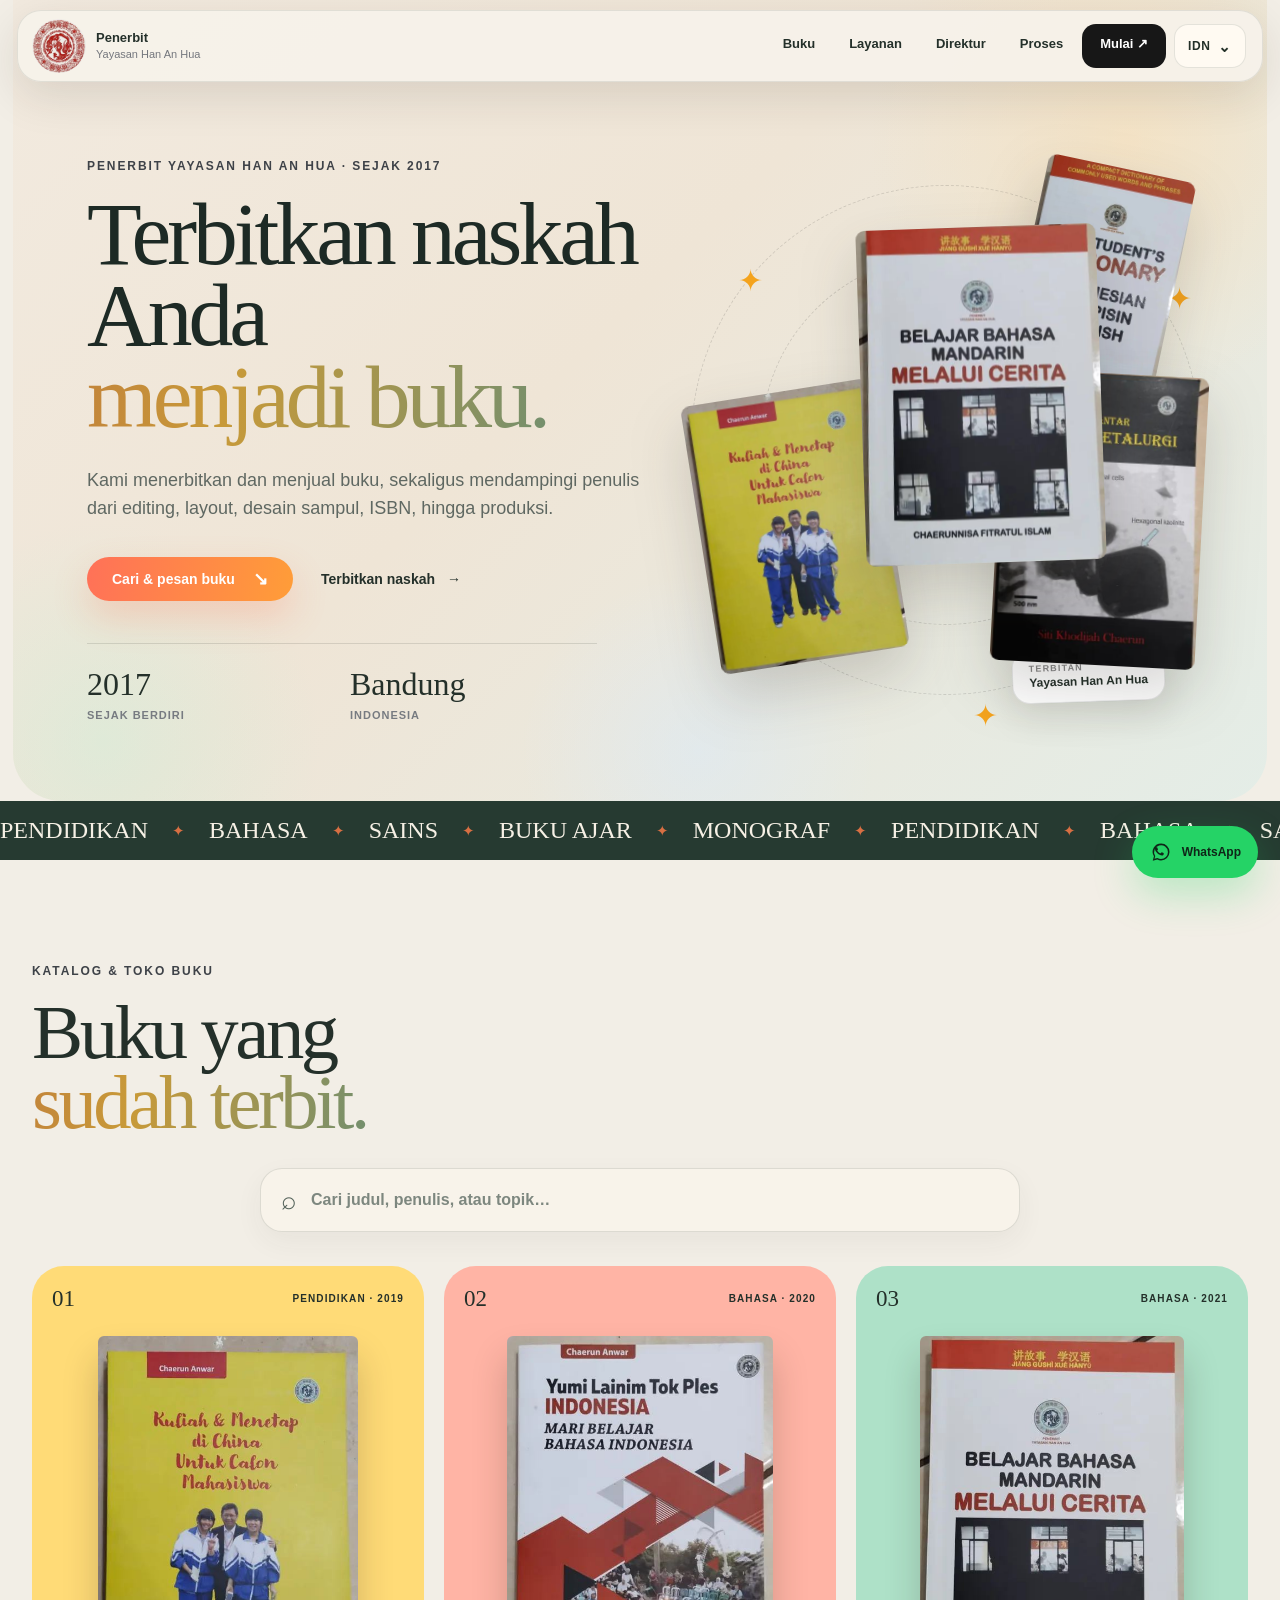
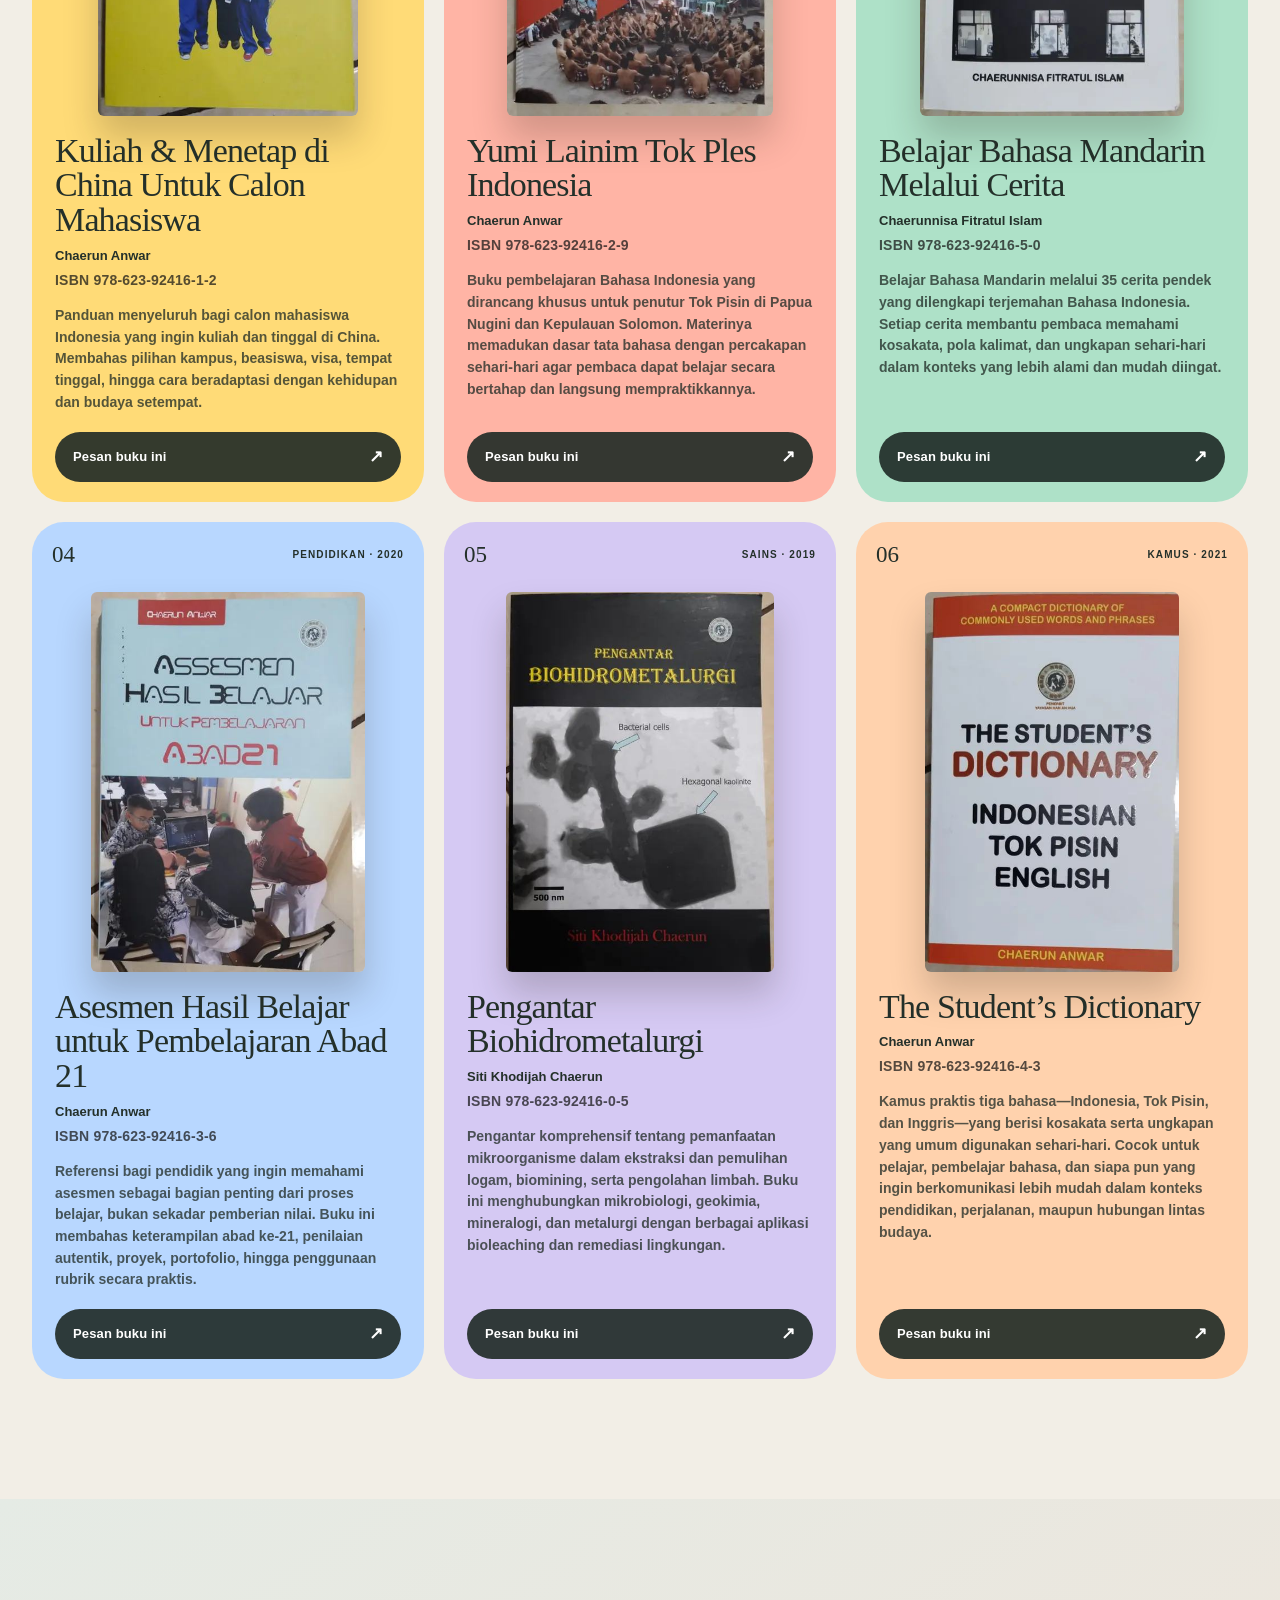
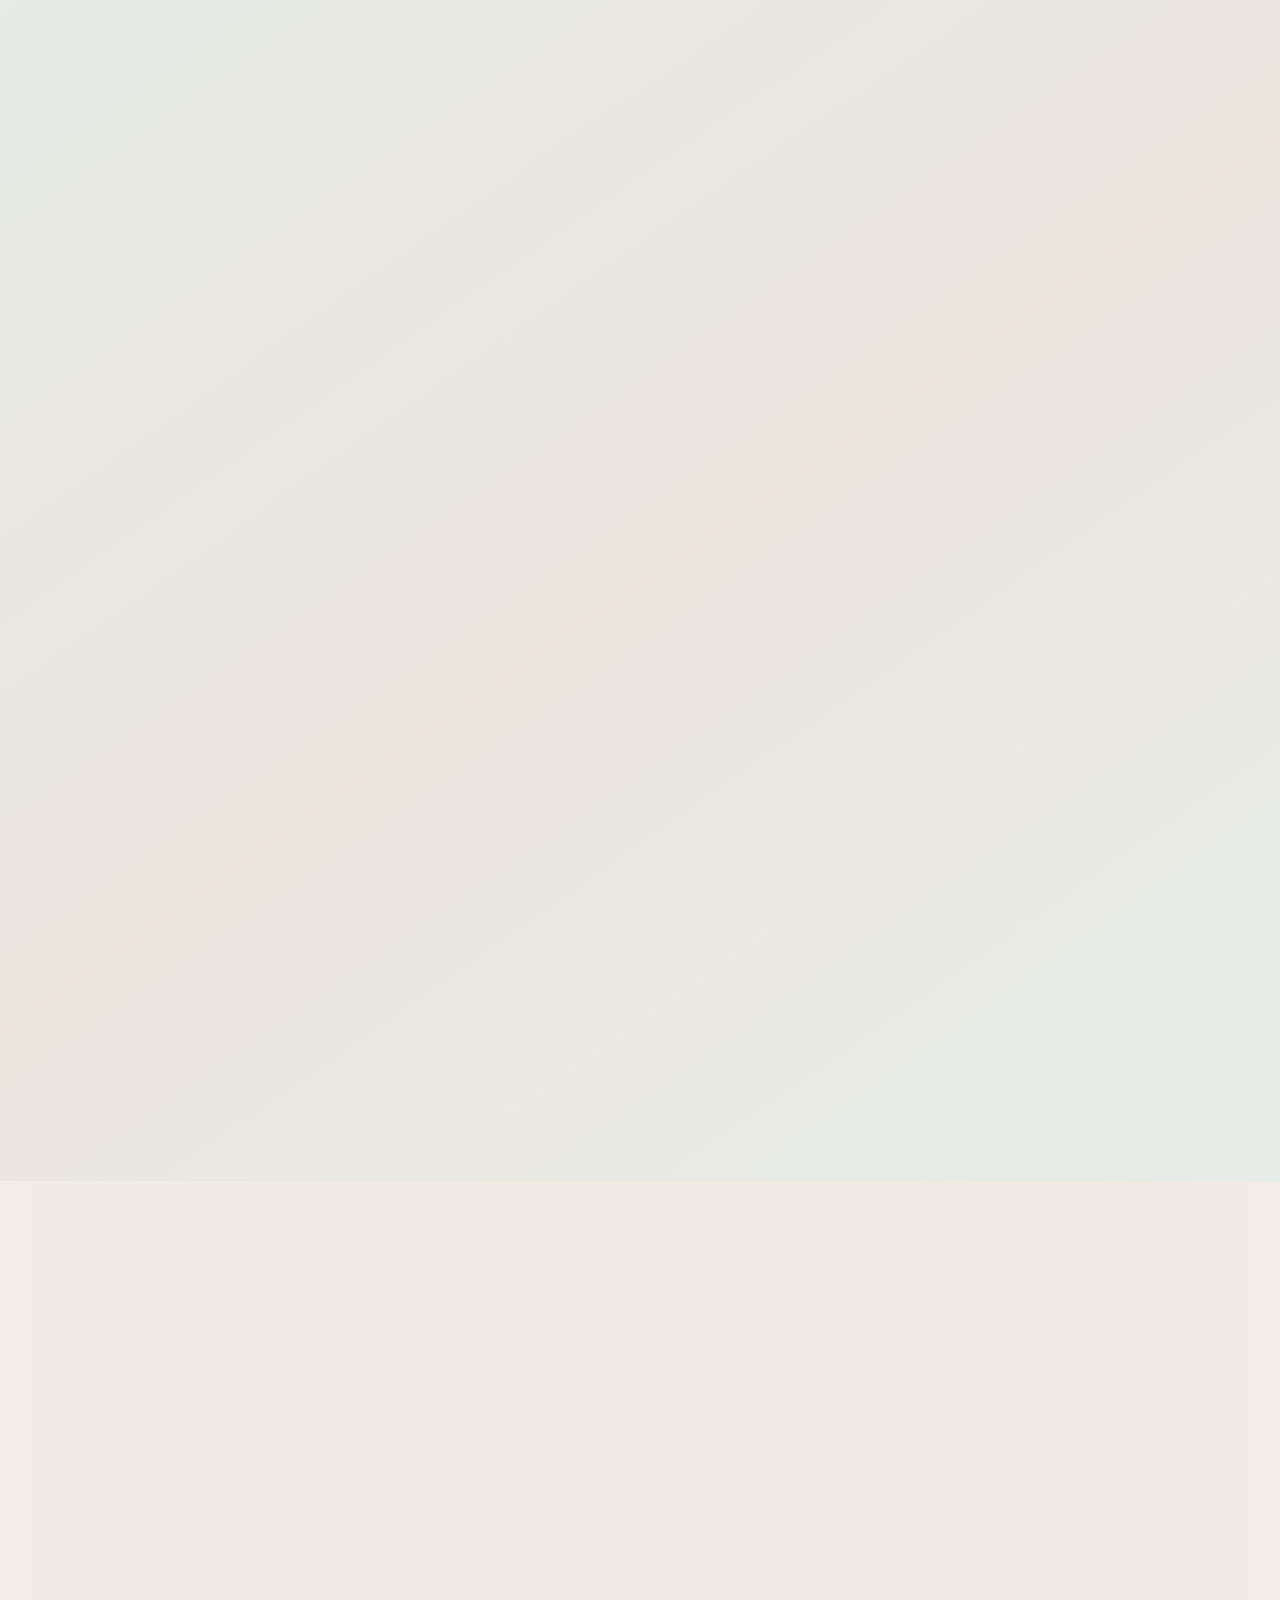
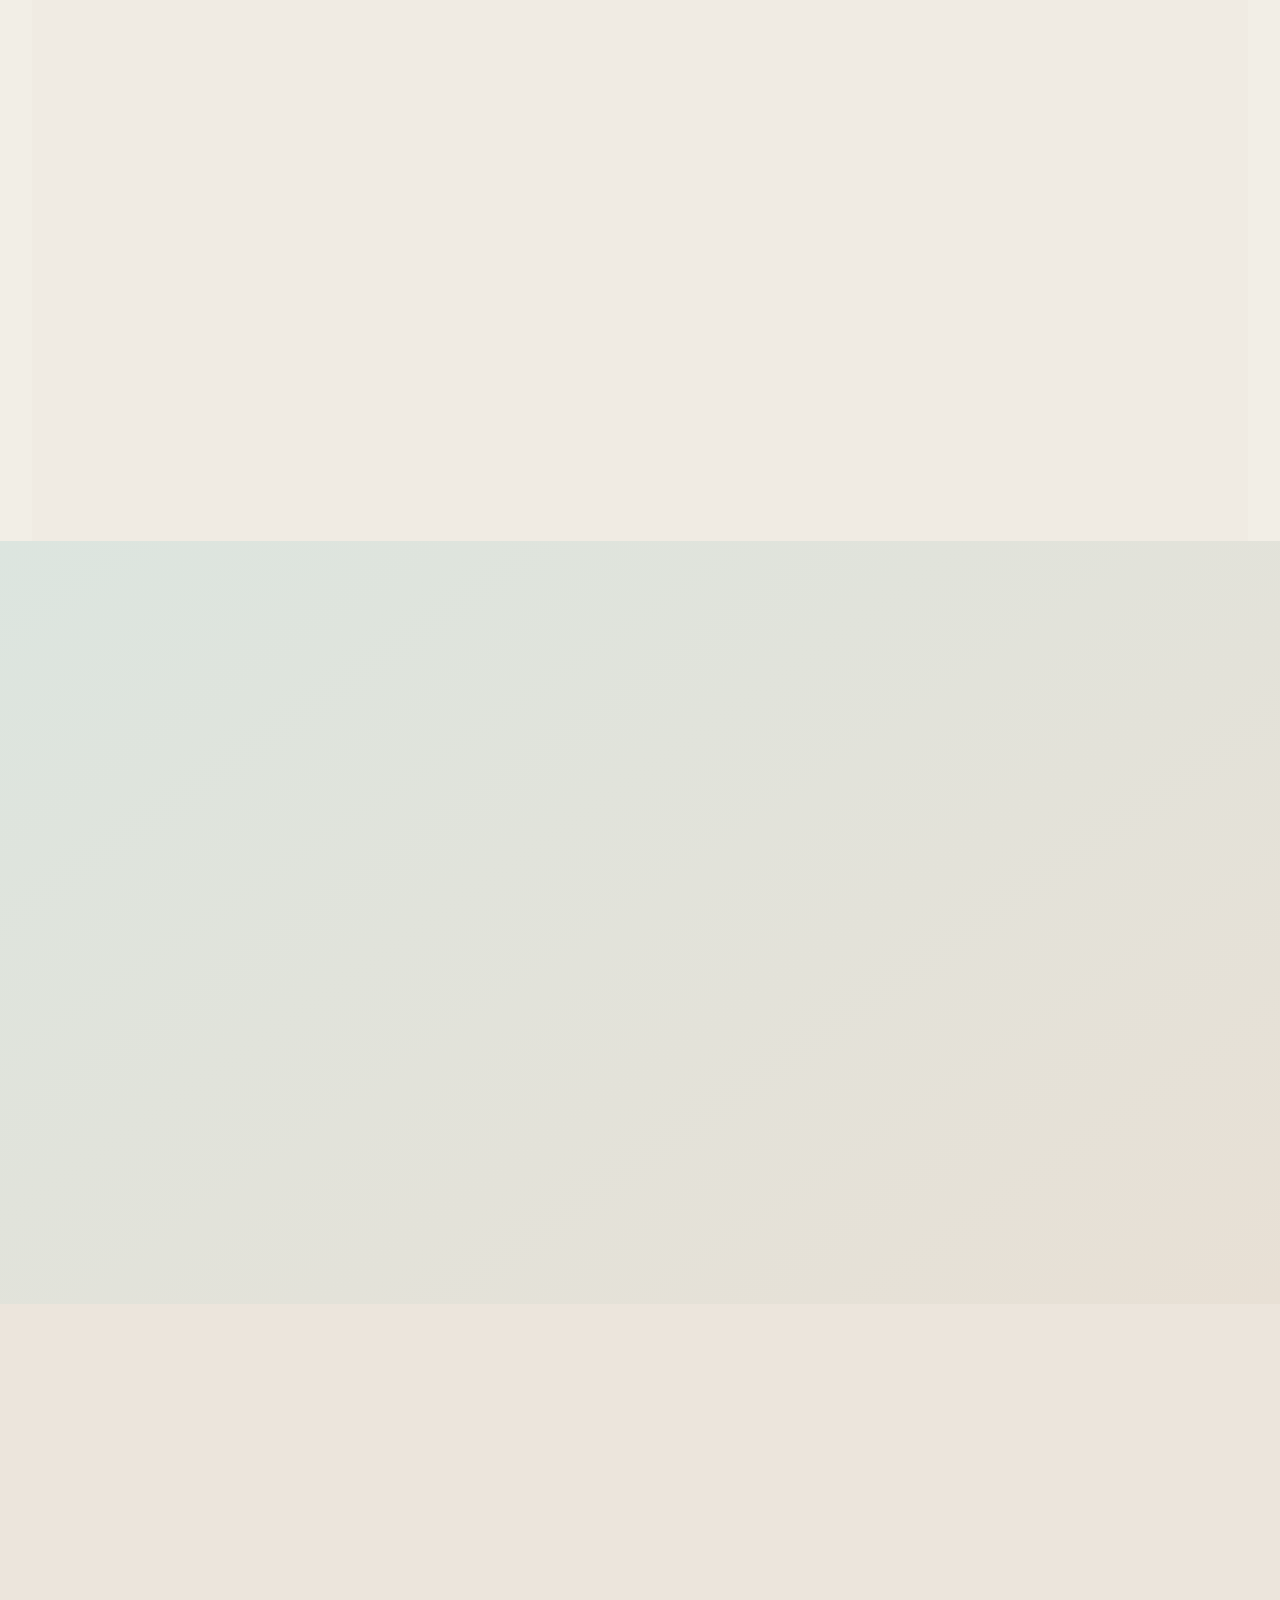
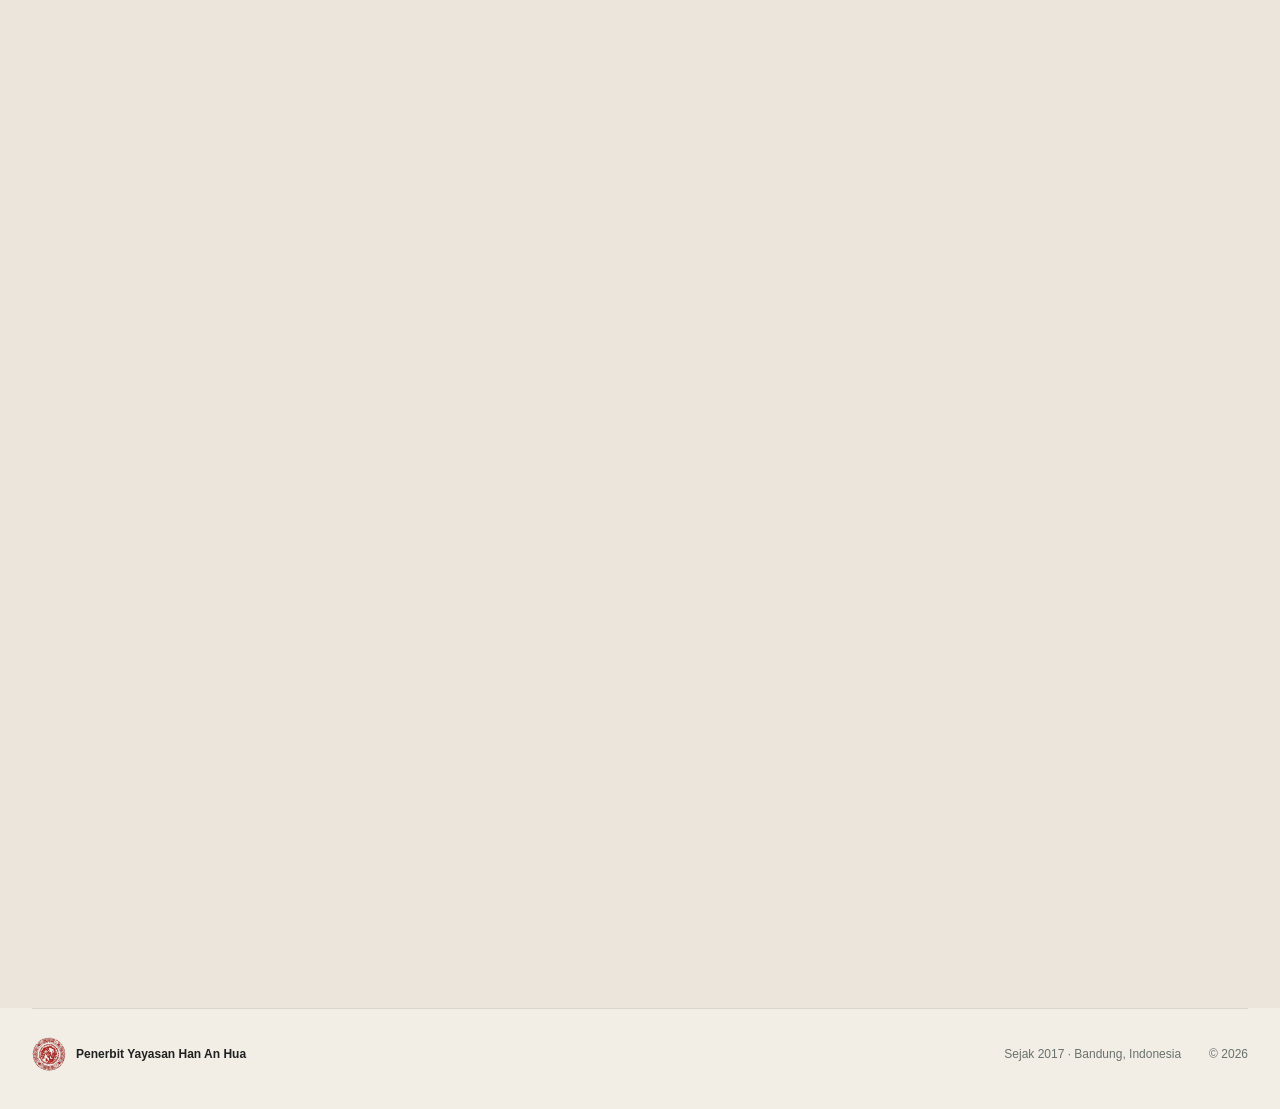
==== commit 6278ed92: "Add files via upload" ====
--- a/docs/index.html
+++ b/docs/index.html
@@ -1,270 +1,255 @@
-<!doctype html>
+<!DOCTYPE html>
+
 <html lang="id">
 <head>
-  <meta charset="utf-8">
-  <meta name="viewport" content="width=device-width,initial-scale=1,maximum-scale=5,viewport-fit=cover">
-  <meta http-equiv="X-UA-Compatible" content="IE=edge">
-  <meta name="format-detection" content="telephone=no">
-  <meta name="theme-color" content="#f2eee6">
-  <meta name="description" content="Penerbit Yayasan Han An Hua — penerbit buku pendidikan, bahasa, sains, dan berbagai naskah lainnya sejak 2017.">
-  <title>Penerbit Yayasan Han An Hua</title>
-  <link rel="icon" type="image/png" href="assets/favicon.png">
-  <link rel="stylesheet" href="styles.css?v=15-bookstore-mobile">
+<meta charset="utf-8"/>
+<meta content="width=device-width,initial-scale=1,maximum-scale=5,viewport-fit=cover" name="viewport"/>
+<meta content="IE=edge" http-equiv="X-UA-Compatible"/>
+<meta content="telephone=no" name="format-detection"/>
+<meta content="#f2eee6" name="theme-color"/>
+<meta content="Penerbit Yayasan Han An Hua — penerbit buku pendidikan, bahasa, sains, dan berbagai naskah lainnya sejak 2017." name="description"/>
+<title>Penerbit Yayasan Han An Hua</title>
+<link href="assets/favicon.png" rel="icon" type="image/png"/>
+<link href="styles.css?v=17-five-language" rel="stylesheet"/>
 </head>
 <body>
-  <div class="scroll-progress" aria-hidden="true"><span id="progressBar"></span></div>
-
-  <header class="site-header" id="siteHeader">
-    <a class="brand" href="#home" aria-label="Penerbit Yayasan Han An Hua">
-      <img decoding="async" src="assets/logo-yayasan-han-an-hua.jpg" alt="Logo Yayasan Han An Hua">
-      <span><b>Penerbit</b><small>Yayasan Han An Hua</small></span>
-    </a>
-    <button class="menu-btn" id="menuBtn" aria-controls="siteNav" aria-expanded="false">Menu</button>
-    <nav class="site-nav" id="siteNav" aria-label="Navigasi utama">
-      <a href="#buku">Buku</a>
-      <a href="#layanan">Layanan</a>
-      <a href="#direktur">Direktur</a>
-      <a href="#proses">Proses</a>
-      <a class="nav-wa" href="#kontak">Mulai <span>↗</span></a>
-    </nav>
-  </header>
-
-  <main>
-    <section id="home" class="hero">
-      <div class="hero-mesh" aria-hidden="true">
-        <i class="mesh m1"></i><i class="mesh m2"></i><i class="mesh m3"></i>
-      </div>
-
-      <div class="hero-copy">
-        <p class="eyebrow reveal">PENERBIT YAYASAN HAN AN HUA · SEJAK 2017</p>
-        <h1 class="hero-title reveal" data-word-reveal>
-          Terbitkan naskah Anda<br><span>menjadi buku.</span>
-        </h1>
-        <p class="hero-lead reveal">Kami menerbitkan dan menjual buku, sekaligus mendampingi penulis dari editing, layout, desain sampul, ISBN, hingga produksi.</p>
-        <div class="hero-actions reveal">
-          <a class="btn btn-primary magnetic" href="#buku"><span>Cari &amp; pesan buku</span><i>↘</i></a>
-          <a class="plain-link" href="#proses">Terbitkan naskah <span>→</span></a>
-        </div>
-        <div class="hero-meta reveal">
-          <div><strong>2017</strong><span>sejak berdiri</span></div>
-          <div><strong>Bandung</strong><span>Indonesia</span></div>
-        </div>
-      </div>
-
-      <div class="hero-books reveal" id="heroBooks" aria-label="Pilihan buku terbitan">
-        <div class="book-orbit orbit-a" aria-hidden="true"></div>
-        <div class="book-orbit orbit-b" aria-hidden="true"></div>
-        <figure class="floating-book book-1" data-depth="0.60"><img decoding="async" fetchpriority="high" src="assets/books/belajar-mandarin.jpg" alt="Belajar Bahasa Mandarin Melalui Cerita"></figure>
-        <figure class="floating-book book-2" data-depth="0.36"><img decoding="async" src="assets/books/kuliah-china.jpg" alt="Kuliah & Menetap di China Untuk Calon Mahasiswa"></figure>
-        <figure class="floating-book book-3" data-depth="0.44"><img decoding="async" src="assets/books/biohidrometalurgi.jpg" alt="Pengantar Biohidrometalurgi"></figure>
-        <figure class="floating-book book-4" data-depth="0.30"><img decoding="async" src="assets/books/dictionary.jpg" alt="The Student's Dictionary"></figure>
-        <span class="spark s1">✦</span><span class="spark s2">✦</span><span class="spark s3">✦</span>
-        <div class="hero-sticker"><span>TERBITAN</span><b>Yayasan Han An Hua</b></div>
-      </div>
-    </section>
-
-    <div class="marquee" aria-hidden="true">
-      <div class="marquee-track">
-        <span>PENDIDIKAN</span><i>✦</i><span>BAHASA</span><i>✦</i><span>SAINS</span><i>✦</i><span>BUKU AJAR</span><i>✦</i><span>MONOGRAF</span><i>✦</i>
-        <span>PENDIDIKAN</span><i>✦</i><span>BAHASA</span><i>✦</i><span>SAINS</span><i>✦</i><span>BUKU AJAR</span><i>✦</i><span>MONOGRAF</span><i>✦</i>
-      </div>
-    </div>
-
-    <section id="buku" class="catalog shell section-space">
-      <div class="section-head catalog-head">
-        <div class="reveal">
-          <p class="eyebrow">KATALOG &amp; TOKO BUKU</p>
-          <h2 data-word-reveal>Buku yang<br><span>sudah terbit.</span></h2>
-        </div>
-        
-      </div>
-
-      <div class="book-search reveal" role="search">
-        <span class="search-icon" aria-hidden="true">⌕</span>
-        <label class="sr-only" for="bookSearch">Cari buku</label>
-        <input id="bookSearch" type="search" inputmode="search" autocomplete="off" placeholder="Cari judul, penulis, atau topik…" aria-controls="booksGrid">
-        <button id="clearBookSearch" type="button" class="search-clear" aria-label="Hapus pencarian">×</button>
-      </div>
-      <p class="search-empty" id="searchEmpty" hidden>Buku tidak ditemukan. Coba kata pencarian lain.</p>
-
-      <div class="books-grid" id="booksGrid">
-        <article class="book-card c-sun reveal" data-search="kuliah menetap china calon mahasiswa chaerun anwar pendidikan 2019 kampus beasiswa visa kehidupan">
-          <div class="book-card-top"><span>01</span><em>PENDIDIKAN · 2019</em></div>
-          <div class="cover-wrap"><img loading="lazy" decoding="async" src="assets/books/kuliah-china.jpg" alt="Sampul Kuliah & Menetap di China Untuk Calon Mahasiswa"></div>
-          <div class="card-copy">
-            <h3>Kuliah &amp; Menetap di China Untuk Calon Mahasiswa</h3>
-            <p class="book-author">Chaerun Anwar</p>
-            <small>ISBN 978-623-92416-1-2</small>
-            <p class="book-description">Panduan menyeluruh bagi calon mahasiswa Indonesia yang ingin kuliah dan tinggal di China. Membahas pilihan kampus, beasiswa, visa, tempat tinggal, hingga cara beradaptasi dengan kehidupan dan budaya setempat.</p>
-            <a class="book-order" href="https://wa.me/6282260635656?text=Halo%20Penerbit%20Yayasan%20Han%20An%20Hua%2C%20saya%20pesan%20buku%20ini%3A%20Kuliah%20%26%20Menetap%20di%20China%20Untuk%20Calon%20Mahasiswa.%20Mohon%20informasi%20harga%20dan%20ketersediaannya." target="_blank" rel="noopener" aria-label="Pesan Kuliah & Menetap di China Untuk Calon Mahasiswa melalui WhatsApp"><span>Pesan buku ini</span><i>↗</i></a>
-          </div>
-        </article>
-
-        <article class="book-card c-coral reveal" data-search="yumi lainim tok ples indonesia mari belajar bahasa indonesia tok pisin chaerun anwar 2020 bahasa percakapan">
-          <div class="book-card-top"><span>02</span><em>BAHASA · 2020</em></div>
-          <div class="cover-wrap"><img loading="lazy" decoding="async" src="assets/books/yumi-tok-pisin.jpg" alt="Sampul Yumi Lainim Tok Ples Indonesia"></div>
-          <div class="card-copy">
-            <h3>Yumi Lainim Tok Ples Indonesia</h3>
-            <p class="book-author">Chaerun Anwar</p>
-            <small>ISBN 978-623-92416-2-9</small>
-            <p class="book-description">Buku pembelajaran Bahasa Indonesia yang dirancang khusus untuk penutur Tok Pisin di Papua Nugini dan Kepulauan Solomon. Materinya memadukan dasar tata bahasa dengan percakapan sehari-hari agar pembaca dapat belajar secara bertahap dan langsung mempraktikkannya.</p>
-            <a class="book-order" href="https://wa.me/6282260635656?text=Halo%20Penerbit%20Yayasan%20Han%20An%20Hua%2C%20saya%20pesan%20buku%20ini%3A%20Yumi%20Lainim%20Tok%20Ples%20Indonesia.%20Mohon%20informasi%20harga%20dan%20ketersediaannya." target="_blank" rel="noopener" aria-label="Pesan Yumi Lainim Tok Ples Indonesia melalui WhatsApp"><span>Pesan buku ini</span><i>↗</i></a>
-          </div>
-        </article>
-
-        <article class="book-card c-mint reveal" data-search="belajar bahasa mandarin melalui cerita chaerunnisa fitratul islam 2021 bahasa china cerita kosakata pola kalimat">
-          <div class="book-card-top"><span>03</span><em>BAHASA · 2021</em></div>
-          <div class="cover-wrap"><img loading="lazy" decoding="async" src="assets/books/belajar-mandarin.jpg" alt="Sampul Belajar Bahasa Mandarin Melalui Cerita"></div>
-          <div class="card-copy">
-            <h3>Belajar Bahasa Mandarin Melalui Cerita</h3>
-            <p class="book-author">Chaerunnisa Fitratul Islam</p>
-            <small>ISBN 978-623-92416-5-0</small>
-            <p class="book-description">Belajar Bahasa Mandarin melalui 35 cerita pendek yang dilengkapi terjemahan Bahasa Indonesia. Setiap cerita membantu pembaca memahami kosakata, pola kalimat, dan ungkapan sehari-hari dalam konteks yang lebih alami dan mudah diingat.</p>
-            <a class="book-order" href="https://wa.me/6282260635656?text=Halo%20Penerbit%20Yayasan%20Han%20An%20Hua%2C%20saya%20pesan%20buku%20ini%3A%20Belajar%20Bahasa%20Mandarin%20Melalui%20Cerita.%20Mohon%20informasi%20harga%20dan%20ketersediaannya." target="_blank" rel="noopener" aria-label="Pesan Belajar Bahasa Mandarin Melalui Cerita melalui WhatsApp"><span>Pesan buku ini</span><i>↗</i></a>
-          </div>
-        </article>
-
-        <article class="book-card c-sky reveal" data-search="asesmen hasil belajar pembelajaran abad 21 chaerun anwar 2020 pendidikan guru critical thinking kolaborasi proyek portofolio rubrik">
-          <div class="book-card-top"><span>04</span><em>PENDIDIKAN · 2020</em></div>
-          <div class="cover-wrap"><img loading="lazy" decoding="async" src="assets/books/asesmen-abad21.jpg" alt="Sampul Asesmen Hasil Belajar untuk Pembelajaran Abad 21"></div>
-          <div class="card-copy">
-            <h3>Asesmen Hasil Belajar untuk Pembelajaran Abad 21</h3>
-            <p class="book-author">Chaerun Anwar</p>
-            <small>ISBN 978-623-92416-3-6</small>
-            <p class="book-description">Referensi bagi pendidik yang ingin memahami asesmen sebagai bagian penting dari proses belajar, bukan sekadar pemberian nilai. Buku ini membahas keterampilan abad ke-21, penilaian autentik, proyek, portofolio, hingga penggunaan rubrik secara praktis.</p>
-            <a class="book-order" href="https://wa.me/6282260635656?text=Halo%20Penerbit%20Yayasan%20Han%20An%20Hua%2C%20saya%20pesan%20buku%20ini%3A%20Asesmen%20Hasil%20Belajar%20untuk%20Pembelajaran%20Abad%2021.%20Mohon%20informasi%20harga%20dan%20ketersediaannya." target="_blank" rel="noopener" aria-label="Pesan Asesmen Hasil Belajar untuk Pembelajaran Abad 21 melalui WhatsApp"><span>Pesan buku ini</span><i>↗</i></a>
-          </div>
-        </article>
-
-        <article class="book-card c-lilac reveal" data-search="pengantar biohidrometalurgi siti khodijah chaerun 2019 sains mikrobiologi geokimia mineralogi metalurgi bioleaching biomining remediasi">
-          <div class="book-card-top"><span>05</span><em>SAINS · 2019</em></div>
-          <div class="cover-wrap"><img loading="lazy" decoding="async" src="assets/books/biohidrometalurgi.jpg" alt="Sampul Pengantar Biohidrometalurgi"></div>
-          <div class="card-copy">
-            <h3>Pengantar Biohidrometalurgi</h3>
-            <p class="book-author">Siti Khodijah Chaerun</p>
-            <small>ISBN 978-623-92416-0-5</small>
-            <p class="book-description">Pengantar komprehensif tentang pemanfaatan mikroorganisme dalam ekstraksi dan pemulihan logam, biomining, serta pengolahan limbah. Buku ini menghubungkan mikrobiologi, geokimia, mineralogi, dan metalurgi dengan berbagai aplikasi bioleaching dan remediasi lingkungan.</p>
-            <a class="book-order" href="https://wa.me/6282260635656?text=Halo%20Penerbit%20Yayasan%20Han%20An%20Hua%2C%20saya%20pesan%20buku%20ini%3A%20Pengantar%20Biohidrometalurgi.%20Mohon%20informasi%20harga%20dan%20ketersediaannya." target="_blank" rel="noopener" aria-label="Pesan Pengantar Biohidrometalurgi melalui WhatsApp"><span>Pesan buku ini</span><i>↗</i></a>
-          </div>
-        </article>
-
-        <article class="book-card c-peach reveal" data-search="student dictionary indonesian tok pisin english kamus chaerun anwar 2021 bahasa kosakata komunikasi">
-          <div class="book-card-top"><span>06</span><em>KAMUS · 2021</em></div>
-          <div class="cover-wrap"><img loading="lazy" decoding="async" src="assets/books/dictionary.jpg" alt="Sampul The Student’s Dictionary"></div>
-          <div class="card-copy">
-            <h3>The Student’s Dictionary</h3>
-            <p class="book-author">Chaerun Anwar</p>
-            <small>ISBN 978-623-92416-4-3</small>
-            <p class="book-description">Kamus praktis tiga bahasa—Indonesia, Tok Pisin, dan Inggris—yang berisi kosakata serta ungkapan yang umum digunakan sehari-hari. Cocok untuk pelajar, pembelajar bahasa, dan siapa pun yang ingin berkomunikasi lebih mudah dalam konteks pendidikan, perjalanan, maupun hubungan lintas budaya.</p>
-            <a class="book-order" href="https://wa.me/6282260635656?text=Halo%20Penerbit%20Yayasan%20Han%20An%20Hua%2C%20saya%20pesan%20buku%20ini%3A%20The%20Student%E2%80%99s%20Dictionary.%20Mohon%20informasi%20harga%20dan%20ketersediaannya." target="_blank" rel="noopener" aria-label="Pesan The Student’s Dictionary melalui WhatsApp"><span>Pesan buku ini</span><i>↗</i></a>
-          </div>
-        </article>
-      </div>
-    </section>
-
-    <section id="layanan" class="services section-space">
-      <div class="shell">
-        <div class="services-head">
-          <div class="reveal">
-            <p class="eyebrow">LAYANAN PENERBITAN</p>
-            <h2 data-word-reveal>Yang bisa<br><span>kami bantu.</span></h2>
-          </div>
-          <p class="section-note reveal">Mulai dari penyuntingan, desain, ISBN, sampai produksi buku.</p>
-        </div>
-
-        <div class="service-grid">
-          <article class="service-card reveal sv1"><span>01</span><div class="service-icon">Aa</div><h3>Editing &amp; Proofreading</h3><p>Merapikan bahasa, ejaan, dan konsistensi naskah sebelum masuk tahap desain.</p></article>
-          <article class="service-card reveal sv2"><span>02</span><div class="service-icon">▤</div><h3>Layout Buku</h3><p>Menata isi buku agar rapi, nyaman dibaca, dan siap untuk proses cetak.</p></article>
-          <article class="service-card reveal sv3"><span>03</span><div class="service-icon">◐</div><h3>Desain Sampul</h3><p>Membuat tampilan sampul yang sesuai dengan isi dan karakter buku.</p></article>
-          <article class="service-card reveal sv4"><span>04</span><div class="service-icon">#</div><h3>ISBN &amp; Metadata</h3><p>Pendampingan kelengkapan penerbitan, data buku, dan kebutuhan ISBN.</p></article>
-          <article class="service-card reveal sv5"><span>05</span><div class="service-icon">▣</div><h3>Cetak &amp; Produksi</h3><p>Menyiapkan file akhir dan kebutuhan produksi buku sesuai hasil final.</p></article>
-          <article class="service-card reveal sv6"><span>06</span><div class="service-icon">↗</div><h3>Konsultasi Naskah</h3><p>Belum yakin mulai dari mana? Kami bantu menentukan langkah penerbitannya.</p></article>
-        </div>
-
-        <div class="accepted reveal">
-          <p>Jenis naskah yang dapat diajukan</p>
-          <div class="chips">
-            <span>Buku Ajar</span><span>Buku Referensi</span><span>Monograf</span><span>Buku Umum</span><span>Bahasa &amp; Kamus</span><span>Sains &amp; Teknologi</span><span>Karya Ilmiah</span><span>Naskah Lainnya</span>
-          </div>
-        </div>
-      </div>
-    </section>
-
-    <section id="direktur" class="director shell section-space">
-      <div class="director-card reveal">
-        <div class="director-photo-wrap">
-          <i class="director-orb d1" aria-hidden="true"></i><i class="director-orb d2" aria-hidden="true"></i>
-          <img class="director-photo" loading="lazy" decoding="async" src="assets/director-chaerunnisa.jpg" alt="Chaerunnisa Fitratul Islam, Direktur Penerbit Yayasan Han An Hua">
-          <div class="photo-caption"><span>Direktur Penerbit</span><b>Yayasan Han An Hua</b></div>
-        </div>
-        <div class="director-copy">
-          <p class="eyebrow">DIREKTUR</p>
-          <h2 data-word-reveal>Chaerunnisa<br><span>Fitratul Islam</span></h2>
-          <p class="degree">B.A., M.A.</p>
-          <p class="director-intro">Direktur Penerbit Yayasan Han An Hua dan penulis <em>Belajar Bahasa Mandarin Melalui Cerita</em>.</p>
-          <div class="education-cards">
-            <div class="edu reveal"><span>Sarjana</span><b>Beijing Normal University</b><small>Tiongkok</small></div>
-            <div class="edu reveal"><span>Magister</span><b>University of Würzburg</b><small>Jerman</small></div>
-          </div>
-        </div>
-      </div>
-    </section>
-
-    <section id="proses" class="process section-space">
-      <div class="shell">
-        <div class="process-head reveal">
-          <p class="eyebrow">PROSES PENERBITAN</p>
-          <h2 data-word-reveal>Dari naskah<br><span>sampai terbit.</span></h2>
-        </div>
-
-        <div class="process-track reveal" id="processTrack">
-          <div class="process-line"><i></i></div>
-          <article class="process-step"><span>01</span><div class="step-dot"></div><h3>Kontak</h3><p>Mulai percakapan melalui WhatsApp.</p></article>
-          <article class="process-step"><span>02</span><div class="step-dot"></div><h3>Kirim Naskah</h3><p>Kirim naskah atau ringkasan untuk kami lihat.</p></article>
-          <article class="process-step"><span>03</span><div class="step-dot"></div><h3>Review &amp; Editing</h3><p>Naskah ditinjau, dirapikan, lalu disiapkan untuk produksi.</p></article>
-          <article class="process-step"><span>04</span><div class="step-dot"></div><h3>Terbit</h3><p>Finalisasi desain, kelengkapan buku, dan penerbitan.</p></article>
-        </div>
-      </div>
-    </section>
-
-    <section id="kontak" class="contact section-space">
-      <div class="shell contact-shell">
-        <div class="contact-card reveal">
-          <div class="contact-copy">
-            <p class="eyebrow">MULAI DARI SINI</p>
-            <h2 data-word-reveal>Punya naskah?<br><span>Mari bicarakan.</span></h2>
-            <p>Klik WhatsApp. Pesan awal sudah kami siapkan, jadi Anda bisa langsung mengirimnya.</p>
-            <a class="btn btn-wa magnetic" href="https://wa.me/6282260635656?text=Halo%20Penerbit%20Yayasan%20Han%20An%20Hua%2C%20saya%20ingin%20mendapatkan%20informasi%20mengenai%20penerbitan%20buku.%20Mohon%20informasi%20langkah%20selanjutnya." target="_blank" rel="noopener">
-              <svg viewBox="0 0 32 32" aria-hidden="true"><path d="M19.11 17.33c-.29-.14-1.7-.84-1.97-.94-.26-.1-.45-.14-.64.14-.19.29-.74.94-.91 1.13-.17.19-.33.22-.62.07-.29-.14-1.21-.45-2.31-1.43-.85-.76-1.43-1.7-1.59-1.98-.17-.29-.02-.44.12-.58.13-.13.29-.33.43-.5.14-.17.19-.29.29-.48.1-.19.05-.36-.02-.5-.07-.14-.64-1.55-.88-2.12-.23-.56-.47-.48-.64-.49h-.55c-.19 0-.5.07-.76.36-.26.29-1 1-1 2.44s1.03 2.83 1.17 3.02c.14.19 2.03 3.1 4.92 4.35.69.3 1.22.47 1.64.6.69.22 1.31.19 1.8.11.55-.08 1.7-.69 1.94-1.36.24-.67.24-1.24.17-1.36-.07-.12-.26-.19-.55-.33zM16.02 4.67A11.15 11.15 0 006.6 21.79L5 27.67l6.02-1.58a11.11 11.11 0 005.01 1.2h.01a11.31 11.31 0 0011.28-11.27A11.18 11.18 0 0016.02 4.67zm0 20.73h-.01a9.24 9.24 0 01-4.71-1.29l-.34-.2-3.57.94.95-3.48-.22-.36a9.24 9.24 0 1117.15-4.99 9.33 9.33 0 01-9.25 9.38z"/></svg>
-              <span>Buka WhatsApp</span><i>↗</i>
-            </a>
-          </div>
-          <div class="contact-art" aria-hidden="true">
-            <div class="chat-bubble b1">Halo!</div>
-            <div class="chat-bubble b2">Saya ingin menerbitkan buku.</div>
-            <div class="chat-bubble b3">Siap, mari kita mulai.</div>
-          </div>
-        </div>
-
-        <div class="map-wrap reveal">
-          <div class="map-top"><span>LOKASI</span><b>Penerbit Yayasan Han An Hua</b></div>
-          <iframe title="Lokasi Penerbit Yayasan Han An Hua" src="https://www.google.com/maps?q=Penerbit%20Yayasan%20Han%20An%20Hua&ll=-6.9657088,107.7574408&z=17&output=embed" loading="lazy" referrerpolicy="no-referrer-when-downgrade" allowfullscreen></iframe>
-        </div>
-      </div>
-    </section>
-  </main>
-
-  <a class="floating-wa" href="https://wa.me/6282260635656?text=Halo%20Penerbit%20Yayasan%20Han%20An%20Hua%2C%20saya%20ingin%20mendapatkan%20informasi%20mengenai%20penerbitan%20buku.%20Mohon%20informasi%20langkah%20selanjutnya." target="_blank" rel="noopener" aria-label="Hubungi melalui WhatsApp">
-    <svg viewBox="0 0 32 32" aria-hidden="true"><path d="M19.11 17.33c-.29-.14-1.7-.84-1.97-.94-.26-.1-.45-.14-.64.14-.19.29-.74.94-.91 1.13-.17.19-.33.22-.62.07-.29-.14-1.21-.45-2.31-1.43-.85-.76-1.43-1.7-1.59-1.98-.17-.29-.02-.44.12-.58.13-.13.29-.33.43-.5.14-.17.19-.29.29-.48.1-.19.05-.36-.02-.5-.07-.14-.64-1.55-.88-2.12-.23-.56-.47-.48-.64-.49h-.55c-.19 0-.5.07-.76.36-.26.29-1 1-1 2.44s1.03 2.83 1.17 3.02c.14.19 2.03 3.1 4.92 4.35.69.3 1.22.47 1.64.6.69.22 1.31.19 1.8.11.55-.08 1.7-.69 1.94-1.36.24-.67.24-1.24.17-1.36-.07-.12-.26-.19-.55-.33zM16.02 4.67A11.15 11.15 0 006.6 21.79L5 27.67l6.02-1.58a11.11 11.11 0 005.01 1.2h.01a11.31 11.31 0 0011.28-11.27A11.18 11.18 0 0016.02 4.67zm0 20.73h-.01a9.24 9.24 0 01-4.71-1.29l-.34-.2-3.57.94.95-3.48-.22-.36a9.24 9.24 0 1117.15-4.99 9.33 9.33 0 01-9.25 9.38z"/></svg>
-    <span>WhatsApp</span>
-  </a>
-
-  <footer class="footer">
-    <div class="footer-brand"><img decoding="async" src="assets/logo-yayasan-han-an-hua.jpg" alt="Logo Yayasan Han An Hua"><b>Penerbit Yayasan Han An Hua</b></div>
-    <div>Sejak 2017 · Bandung, Indonesia</div>
-    <div>© <span id="year"></span></div>
-  </footer>
-
-  <script src="script.js?v=15-bookstore-mobile" defer></script>
+<div aria-hidden="true" class="scroll-progress"><span id="progressBar"></span></div>
+<header class="site-header" id="siteHeader">
+<a aria-label="Penerbit Yayasan Han An Hua" class="brand" href="#home">
+<img alt="Logo Yayasan Han An Hua" decoding="async" src="assets/logo-yayasan-han-an-hua.jpg"/>
+<span><b>Penerbit</b><small>Yayasan Han An Hua</small></span>
+</a>
+<button aria-controls="siteNav" aria-expanded="false" class="menu-btn" id="menuBtn">Menu</button>
+<nav aria-label="Navigasi utama" class="site-nav" id="siteNav">
+<a href="#buku">Buku</a>
+<a href="#layanan">Layanan</a>
+<a href="#direktur">Direktur</a>
+<a href="#proses">Proses</a>
+<a class="nav-wa" href="#kontak">Mulai <span>↗</span></a>
+</nav><div class="lang-switcher" id="langSwitcher">
+<button aria-controls="langMenu" aria-expanded="false" aria-haspopup="true" class="lang-current" id="langButton" type="button"><span id="langCurrent">IDN</span><i aria-hidden="true">⌄</i></button>
+<div aria-label="Language" class="lang-menu" id="langMenu" role="menu">
+<button data-lang="en" role="menuitem" type="button"><b>ENG</b><span>English</span></button>
+<button data-lang="id" role="menuitem" type="button"><b>IDN</b><span>Bahasa Indonesia</span></button>
+<button data-lang="tw" role="menuitem" type="button"><b>TW</b><span>繁體中文</span></button>
+<button data-lang="cn" role="menuitem" type="button"><b>CN</b><span>简体中文</span></button>
+<button data-lang="jp" role="menuitem" type="button"><b>JP</b><span>日本語</span></button>
+</div>
+</div>
+</header>
+<main>
+<section class="hero" id="home">
+<div aria-hidden="true" class="hero-mesh">
+<i class="mesh m1"></i><i class="mesh m2"></i><i class="mesh m3"></i>
+</div>
+<div class="hero-copy">
+<p class="eyebrow reveal">PENERBIT YAYASAN HAN AN HUA · SEJAK 2017</p>
+<h1 class="hero-title reveal" data-word-reveal="">
+          Terbitkan naskah Anda<br/><span>menjadi buku.</span>
+</h1>
+<p class="hero-lead reveal">Kami menerbitkan dan menjual buku, sekaligus mendampingi penulis dari editing, layout, desain sampul, ISBN, hingga produksi.</p>
+<div class="hero-actions reveal">
+<a class="btn btn-primary magnetic" href="#buku"><span>Cari &amp; pesan buku</span><i>↘</i></a>
+<a class="plain-link" href="#proses">Terbitkan naskah <span>→</span></a>
+</div>
+<div class="hero-meta reveal">
+<div><strong>2017</strong><span>sejak berdiri</span></div>
+<div><strong>Bandung</strong><span>Indonesia</span></div>
+</div>
+</div>
+<div aria-label="Pilihan buku terbitan" class="hero-books reveal" id="heroBooks">
+<div aria-hidden="true" class="book-orbit orbit-a"></div>
+<div aria-hidden="true" class="book-orbit orbit-b"></div>
+<figure class="floating-book book-1" data-depth="0.60"><img alt="Belajar Bahasa Mandarin Melalui Cerita" decoding="async" fetchpriority="high" src="assets/books/belajar-mandarin.jpg"/></figure>
+<figure class="floating-book book-2" data-depth="0.36"><img alt="Kuliah &amp; Menetap di China Untuk Calon Mahasiswa" decoding="async" src="assets/books/kuliah-china.jpg"/></figure>
+<figure class="floating-book book-3" data-depth="0.44"><img alt="Pengantar Biohidrometalurgi" decoding="async" src="assets/books/biohidrometalurgi.jpg"/></figure>
+<figure class="floating-book book-4" data-depth="0.30"><img alt="The Student's Dictionary" decoding="async" src="assets/books/dictionary.jpg"/></figure>
+<span class="spark s1">✦</span><span class="spark s2">✦</span><span class="spark s3">✦</span>
+<div class="hero-sticker"><span>TERBITAN</span><b>Yayasan Han An Hua</b></div>
+</div>
+</section>
+<div aria-hidden="true" class="marquee">
+<div class="marquee-track">
+<span>PENDIDIKAN</span><i>✦</i><span>BAHASA</span><i>✦</i><span>SAINS</span><i>✦</i><span>BUKU AJAR</span><i>✦</i><span>MONOGRAF</span><i>✦</i>
+<span>PENDIDIKAN</span><i>✦</i><span>BAHASA</span><i>✦</i><span>SAINS</span><i>✦</i><span>BUKU AJAR</span><i>✦</i><span>MONOGRAF</span><i>✦</i>
+</div>
+</div>
+<section class="catalog shell section-space" id="buku">
+<div class="section-head catalog-head">
+<div class="reveal">
+<p class="eyebrow">KATALOG &amp; TOKO BUKU</p>
+<h2 data-word-reveal="">Buku yang<br/><span>sudah terbit.</span></h2>
+</div>
+</div>
+<div class="book-search reveal" role="search">
+<span aria-hidden="true" class="search-icon">⌕</span>
+<label class="sr-only" for="bookSearch">Cari buku</label>
+<input aria-controls="booksGrid" autocomplete="off" id="bookSearch" inputmode="search" placeholder="Cari judul, penulis, atau topik…" type="search"/>
+<button aria-label="Hapus pencarian" class="search-clear" id="clearBookSearch" type="button">×</button>
+</div>
+<p class="search-empty" hidden="" id="searchEmpty">Buku tidak ditemukan. Coba kata pencarian lain.</p>
+<div class="books-grid" id="booksGrid">
+<article class="book-card c-sun reveal" data-search="kuliah menetap china calon mahasiswa chaerun anwar pendidikan 2019 kampus beasiswa visa kehidupan">
+<div class="book-card-top"><span>01</span><em>PENDIDIKAN · 2019</em></div>
+<div class="cover-wrap"><img alt="Sampul Kuliah &amp; Menetap di China Untuk Calon Mahasiswa" decoding="async" loading="lazy" src="assets/books/kuliah-china.jpg"/></div>
+<div class="card-copy">
+<h3>Kuliah &amp; Menetap di China Untuk Calon Mahasiswa</h3>
+<p class="book-author">Chaerun Anwar</p>
+<small>ISBN 978-623-92416-1-2</small>
+<p class="book-description">Panduan menyeluruh bagi calon mahasiswa Indonesia yang ingin kuliah dan tinggal di China. Membahas pilihan kampus, beasiswa, visa, tempat tinggal, hingga cara beradaptasi dengan kehidupan dan budaya setempat.</p>
+<a aria-label="Pesan Kuliah &amp; Menetap di China Untuk Calon Mahasiswa melalui WhatsApp" class="book-order" data-book-title="Kuliah &amp; Menetap di China Untuk Calon Mahasiswa" data-wa-kind="book" href="https://wa.me/6282260635656?text=Halo%20Penerbit%20Yayasan%20Han%20An%20Hua%2C%20saya%20pesan%20buku%20ini%3A%20Kuliah%20%26%20Menetap%20di%20China%20Untuk%20Calon%20Mahasiswa.%20Mohon%20informasi%20harga%20dan%20ketersediaannya." rel="noopener" target="_blank"><span>Pesan buku ini</span><i>↗</i></a>
+</div>
+</article>
+<article class="book-card c-coral reveal" data-search="yumi lainim tok ples indonesia mari belajar bahasa indonesia tok pisin chaerun anwar 2020 bahasa percakapan">
+<div class="book-card-top"><span>02</span><em>BAHASA · 2020</em></div>
+<div class="cover-wrap"><img alt="Sampul Yumi Lainim Tok Ples Indonesia" decoding="async" loading="lazy" src="assets/books/yumi-tok-pisin.jpg"/></div>
+<div class="card-copy">
+<h3>Yumi Lainim Tok Ples Indonesia</h3>
+<p class="book-author">Chaerun Anwar</p>
+<small>ISBN 978-623-92416-2-9</small>
+<p class="book-description">Buku pembelajaran Bahasa Indonesia yang dirancang khusus untuk penutur Tok Pisin di Papua Nugini dan Kepulauan Solomon. Materinya memadukan dasar tata bahasa dengan percakapan sehari-hari agar pembaca dapat belajar secara bertahap dan langsung mempraktikkannya.</p>
+<a aria-label="Pesan Yumi Lainim Tok Ples Indonesia melalui WhatsApp" class="book-order" data-book-title="Yumi Lainim Tok Ples Indonesia" data-wa-kind="book" href="https://wa.me/6282260635656?text=Halo%20Penerbit%20Yayasan%20Han%20An%20Hua%2C%20saya%20pesan%20buku%20ini%3A%20Yumi%20Lainim%20Tok%20Ples%20Indonesia.%20Mohon%20informasi%20harga%20dan%20ketersediaannya." rel="noopener" target="_blank"><span>Pesan buku ini</span><i>↗</i></a>
+</div>
+</article>
+<article class="book-card c-mint reveal" data-search="belajar bahasa mandarin melalui cerita chaerunnisa fitratul islam 2021 bahasa china cerita kosakata pola kalimat">
+<div class="book-card-top"><span>03</span><em>BAHASA · 2021</em></div>
+<div class="cover-wrap"><img alt="Sampul Belajar Bahasa Mandarin Melalui Cerita" decoding="async" loading="lazy" src="assets/books/belajar-mandarin.jpg"/></div>
+<div class="card-copy">
+<h3>Belajar Bahasa Mandarin Melalui Cerita</h3>
+<p class="book-author">Chaerunnisa Fitratul Islam</p>
+<small>ISBN 978-623-92416-5-0</small>
+<p class="book-description">Belajar Bahasa Mandarin melalui 35 cerita pendek yang dilengkapi terjemahan Bahasa Indonesia. Setiap cerita membantu pembaca memahami kosakata, pola kalimat, dan ungkapan sehari-hari dalam konteks yang lebih alami dan mudah diingat.</p>
+<a aria-label="Pesan Belajar Bahasa Mandarin Melalui Cerita melalui WhatsApp" class="book-order" data-book-title="Belajar Bahasa Mandarin Melalui Cerita" data-wa-kind="book" href="https://wa.me/6282260635656?text=Halo%20Penerbit%20Yayasan%20Han%20An%20Hua%2C%20saya%20pesan%20buku%20ini%3A%20Belajar%20Bahasa%20Mandarin%20Melalui%20Cerita.%20Mohon%20informasi%20harga%20dan%20ketersediaannya." rel="noopener" target="_blank"><span>Pesan buku ini</span><i>↗</i></a>
+</div>
+</article>
+<article class="book-card c-sky reveal" data-search="asesmen hasil belajar pembelajaran abad 21 chaerun anwar 2020 pendidikan guru critical thinking kolaborasi proyek portofolio rubrik">
+<div class="book-card-top"><span>04</span><em>PENDIDIKAN · 2020</em></div>
+<div class="cover-wrap"><img alt="Sampul Asesmen Hasil Belajar untuk Pembelajaran Abad 21" decoding="async" loading="lazy" src="assets/books/asesmen-abad21.jpg"/></div>
+<div class="card-copy">
+<h3>Asesmen Hasil Belajar untuk Pembelajaran Abad 21</h3>
+<p class="book-author">Chaerun Anwar</p>
+<small>ISBN 978-623-92416-3-6</small>
+<p class="book-description">Referensi bagi pendidik yang ingin memahami asesmen sebagai bagian penting dari proses belajar, bukan sekadar pemberian nilai. Buku ini membahas keterampilan abad ke-21, penilaian autentik, proyek, portofolio, hingga penggunaan rubrik secara praktis.</p>
+<a aria-label="Pesan Asesmen Hasil Belajar untuk Pembelajaran Abad 21 melalui WhatsApp" class="book-order" data-book-title="Asesmen Hasil Belajar untuk Pembelajaran Abad 21" data-wa-kind="book" href="https://wa.me/6282260635656?text=Halo%20Penerbit%20Yayasan%20Han%20An%20Hua%2C%20saya%20pesan%20buku%20ini%3A%20Asesmen%20Hasil%20Belajar%20untuk%20Pembelajaran%20Abad%2021.%20Mohon%20informasi%20harga%20dan%20ketersediaannya." rel="noopener" target="_blank"><span>Pesan buku ini</span><i>↗</i></a>
+</div>
+</article>
+<article class="book-card c-lilac reveal" data-search="pengantar biohidrometalurgi siti khodijah chaerun 2019 sains mikrobiologi geokimia mineralogi metalurgi bioleaching biomining remediasi">
+<div class="book-card-top"><span>05</span><em>SAINS · 2019</em></div>
+<div class="cover-wrap"><img alt="Sampul Pengantar Biohidrometalurgi" decoding="async" loading="lazy" src="assets/books/biohidrometalurgi.jpg"/></div>
+<div class="card-copy">
+<h3>Pengantar Biohidrometalurgi</h3>
+<p class="book-author">Siti Khodijah Chaerun</p>
+<small>ISBN 978-623-92416-0-5</small>
+<p class="book-description">Pengantar komprehensif tentang pemanfaatan mikroorganisme dalam ekstraksi dan pemulihan logam, biomining, serta pengolahan limbah. Buku ini menghubungkan mikrobiologi, geokimia, mineralogi, dan metalurgi dengan berbagai aplikasi bioleaching dan remediasi lingkungan.</p>
+<a aria-label="Pesan Pengantar Biohidrometalurgi melalui WhatsApp" class="book-order" data-book-title="Pengantar Biohidrometalurgi" data-wa-kind="book" href="https://wa.me/6282260635656?text=Halo%20Penerbit%20Yayasan%20Han%20An%20Hua%2C%20saya%20pesan%20buku%20ini%3A%20Pengantar%20Biohidrometalurgi.%20Mohon%20informasi%20harga%20dan%20ketersediaannya." rel="noopener" target="_blank"><span>Pesan buku ini</span><i>↗</i></a>
+</div>
+</article>
+<article class="book-card c-peach reveal" data-search="student dictionary indonesian tok pisin english kamus chaerun anwar 2021 bahasa kosakata komunikasi">
+<div class="book-card-top"><span>06</span><em>KAMUS · 2021</em></div>
+<div class="cover-wrap"><img alt="Sampul The Student’s Dictionary" decoding="async" loading="lazy" src="assets/books/dictionary.jpg"/></div>
+<div class="card-copy">
+<h3>The Student’s Dictionary</h3>
+<p class="book-author">Chaerun Anwar</p>
+<small>ISBN 978-623-92416-4-3</small>
+<p class="book-description">Kamus praktis tiga bahasa—Indonesia, Tok Pisin, dan Inggris—yang berisi kosakata serta ungkapan yang umum digunakan sehari-hari. Cocok untuk pelajar, pembelajar bahasa, dan siapa pun yang ingin berkomunikasi lebih mudah dalam konteks pendidikan, perjalanan, maupun hubungan lintas budaya.</p>
+<a aria-label="Pesan The Student’s Dictionary melalui WhatsApp" class="book-order" data-book-title="The Student’s Dictionary" data-wa-kind="book" href="https://wa.me/6282260635656?text=Halo%20Penerbit%20Yayasan%20Han%20An%20Hua%2C%20saya%20pesan%20buku%20ini%3A%20The%20Student%E2%80%99s%20Dictionary.%20Mohon%20informasi%20harga%20dan%20ketersediaannya." rel="noopener" target="_blank"><span>Pesan buku ini</span><i>↗</i></a>
+</div>
+</article>
+</div>
+</section>
+<section class="services section-space" id="layanan">
+<div class="shell">
+<div class="services-head">
+<div class="reveal">
+<p class="eyebrow">LAYANAN PENERBITAN</p>
+<h2 data-word-reveal="">Yang bisa<br/><span>kami bantu.</span></h2>
+</div>
+<p class="section-note reveal">Mulai dari penyuntingan, desain, ISBN, sampai produksi buku.</p>
+</div>
+<div class="service-grid">
+<article class="service-card reveal sv1"><span>01</span><div class="service-icon">Aa</div><h3>Editing &amp; Proofreading</h3><p>Merapikan bahasa, ejaan, dan konsistensi naskah sebelum masuk tahap desain.</p></article>
+<article class="service-card reveal sv2"><span>02</span><div class="service-icon">▤</div><h3>Layout Buku</h3><p>Menata isi buku agar rapi, nyaman dibaca, dan siap untuk proses cetak.</p></article>
+<article class="service-card reveal sv3"><span>03</span><div class="service-icon">◐</div><h3>Desain Sampul</h3><p>Membuat tampilan sampul yang sesuai dengan isi dan karakter buku.</p></article>
+<article class="service-card reveal sv4"><span>04</span><div class="service-icon">#</div><h3>ISBN &amp; Metadata</h3><p>Pendampingan kelengkapan penerbitan, data buku, dan kebutuhan ISBN.</p></article>
+<article class="service-card reveal sv5"><span>05</span><div class="service-icon">▣</div><h3>Cetak &amp; Produksi</h3><p>Menyiapkan file akhir dan kebutuhan produksi buku sesuai hasil final.</p></article>
+<article class="service-card reveal sv6"><span>06</span><div class="service-icon">↗</div><h3>Konsultasi Naskah</h3><p>Belum yakin mulai dari mana? Kami bantu menentukan langkah penerbitannya.</p></article>
+</div>
+<div class="accepted reveal">
+<p>Jenis naskah yang dapat diajukan</p>
+<div class="chips">
+<span>Buku Ajar</span><span>Buku Referensi</span><span>Monograf</span><span>Buku Umum</span><span>Bahasa &amp; Kamus</span><span>Sains &amp; Teknologi</span><span>Karya Ilmiah</span><span>Naskah Lainnya</span>
+</div>
+</div>
+</div>
+</section>
+<section class="director shell section-space" id="direktur">
+<div class="director-card reveal">
+<div class="director-photo-wrap">
+<i aria-hidden="true" class="director-orb d1"></i><i aria-hidden="true" class="director-orb d2"></i>
+<img alt="Chaerunnisa Fitratul Islam, Direktur Penerbit Yayasan Han An Hua" class="director-photo" decoding="async" loading="lazy" src="assets/director-chaerunnisa.jpg"/>
+<div class="photo-caption"><span>Direktur Penerbit</span><b>Yayasan Han An Hua</b></div>
+</div>
+<div class="director-copy">
+<p class="eyebrow">DIREKTUR</p>
+<h2 data-word-reveal="">Chaerunnisa<br/><span>Fitratul Islam</span></h2>
+<p class="degree">B.A., M.A.</p>
+<p class="director-intro">Direktur Penerbit Yayasan Han An Hua dan penulis <em>Belajar Bahasa Mandarin Melalui Cerita</em>.</p>
+<div class="education-cards">
+<div class="edu reveal"><span>Sarjana</span><b>Beijing Normal University</b><small>Tiongkok</small></div>
+<div class="edu reveal"><span>Magister</span><b>University of Würzburg</b><small>Jerman</small></div>
+</div>
+</div>
+</div>
+</section>
+<section class="process section-space" id="proses">
+<div class="shell">
+<div class="process-head reveal">
+<p class="eyebrow">PROSES PENERBITAN</p>
+<h2 data-word-reveal="">Dari naskah<br/><span>sampai terbit.</span></h2>
+</div>
+<div class="process-track reveal" id="processTrack">
+<div class="process-line"><i></i></div>
+<article class="process-step"><span>01</span><div class="step-dot"></div><h3>Kontak</h3><p>Mulai percakapan melalui WhatsApp.</p></article>
+<article class="process-step"><span>02</span><div class="step-dot"></div><h3>Kirim Naskah</h3><p>Kirim naskah atau ringkasan untuk kami lihat.</p></article>
+<article class="process-step"><span>03</span><div class="step-dot"></div><h3>Review &amp; Editing</h3><p>Naskah ditinjau, dirapikan, lalu disiapkan untuk produksi.</p></article>
+<article class="process-step"><span>04</span><div class="step-dot"></div><h3>Terbit</h3><p>Finalisasi desain, kelengkapan buku, dan penerbitan.</p></article>
+</div>
+</div>
+</section>
+<section class="contact section-space" id="kontak">
+<div class="shell contact-shell">
+<div class="contact-card reveal">
+<div class="contact-copy">
+<p class="eyebrow">MULAI DARI SINI</p>
+<h2 data-word-reveal="">Punya naskah?<br/><span>Mari bicarakan.</span></h2>
+<p>Klik WhatsApp. Pesan awal sudah kami siapkan, jadi Anda bisa langsung mengirimnya.</p>
+<a class="btn btn-wa magnetic" data-wa-kind="contact" href="https://wa.me/6282260635656?text=Halo%20Penerbit%20Yayasan%20Han%20An%20Hua%2C%20saya%20ingin%20mendapatkan%20informasi%20mengenai%20penerbitan%20buku.%20Mohon%20informasi%20langkah%20selanjutnya." rel="noopener" target="_blank">
+<svg aria-hidden="true" viewbox="0 0 32 32"><path d="M19.11 17.33c-.29-.14-1.7-.84-1.97-.94-.26-.1-.45-.14-.64.14-.19.29-.74.94-.91 1.13-.17.19-.33.22-.62.07-.29-.14-1.21-.45-2.31-1.43-.85-.76-1.43-1.7-1.59-1.98-.17-.29-.02-.44.12-.58.13-.13.29-.33.43-.5.14-.17.19-.29.29-.48.1-.19.05-.36-.02-.5-.07-.14-.64-1.55-.88-2.12-.23-.56-.47-.48-.64-.49h-.55c-.19 0-.5.07-.76.36-.26.29-1 1-1 2.44s1.03 2.83 1.17 3.02c.14.19 2.03 3.1 4.92 4.35.69.3 1.22.47 1.64.6.69.22 1.31.19 1.8.11.55-.08 1.7-.69 1.94-1.36.24-.67.24-1.24.17-1.36-.07-.12-.26-.19-.55-.33zM16.02 4.67A11.15 11.15 0 006.6 21.79L5 27.67l6.02-1.58a11.11 11.11 0 005.01 1.2h.01a11.31 11.31 0 0011.28-11.27A11.18 11.18 0 0016.02 4.67zm0 20.73h-.01a9.24 9.24 0 01-4.71-1.29l-.34-.2-3.57.94.95-3.48-.22-.36a9.24 9.24 0 1117.15-4.99 9.33 9.33 0 01-9.25 9.38z"></path></svg>
+<span>Buka WhatsApp</span><i>↗</i>
+</a>
+</div>
+<div aria-hidden="true" class="contact-art">
+<div class="chat-bubble b1">Halo!</div>
+<div class="chat-bubble b2">Saya ingin menerbitkan buku.</div>
+<div class="chat-bubble b3">Siap, mari kita mulai.</div>
+</div>
+</div>
+<div class="map-wrap reveal">
+<div class="map-top"><span>LOKASI</span><b>Penerbit Yayasan Han An Hua</b></div>
+<iframe allowfullscreen="" loading="lazy" referrerpolicy="no-referrer-when-downgrade" src="https://www.google.com/maps?q=Penerbit%20Yayasan%20Han%20An%20Hua&amp;ll=-6.9657088,107.7574408&amp;z=17&amp;output=embed" title="Lokasi Penerbit Yayasan Han An Hua"></iframe>
+</div>
+</div>
+</section>
+</main>
+<a aria-label="Hubungi melalui WhatsApp" class="floating-wa" data-wa-kind="contact" href="https://wa.me/6282260635656?text=Halo%20Penerbit%20Yayasan%20Han%20An%20Hua%2C%20saya%20ingin%20mendapatkan%20informasi%20mengenai%20penerbitan%20buku.%20Mohon%20informasi%20langkah%20selanjutnya." rel="noopener" target="_blank">
+<svg aria-hidden="true" viewbox="0 0 32 32"><path d="M19.11 17.33c-.29-.14-1.7-.84-1.97-.94-.26-.1-.45-.14-.64.14-.19.29-.74.94-.91 1.13-.17.19-.33.22-.62.07-.29-.14-1.21-.45-2.31-1.43-.85-.76-1.43-1.7-1.59-1.98-.17-.29-.02-.44.12-.58.13-.13.29-.33.43-.5.14-.17.19-.29.29-.48.1-.19.05-.36-.02-.5-.07-.14-.64-1.55-.88-2.12-.23-.56-.47-.48-.64-.49h-.55c-.19 0-.5.07-.76.36-.26.29-1 1-1 2.44s1.03 2.83 1.17 3.02c.14.19 2.03 3.1 4.92 4.35.69.3 1.22.47 1.64.6.69.22 1.31.19 1.8.11.55-.08 1.7-.69 1.94-1.36.24-.67.24-1.24.17-1.36-.07-.12-.26-.19-.55-.33zM16.02 4.67A11.15 11.15 0 006.6 21.79L5 27.67l6.02-1.58a11.11 11.11 0 005.01 1.2h.01a11.31 11.31 0 0011.28-11.27A11.18 11.18 0 0016.02 4.67zm0 20.73h-.01a9.24 9.24 0 01-4.71-1.29l-.34-.2-3.57.94.95-3.48-.22-.36a9.24 9.24 0 1117.15-4.99 9.33 9.33 0 01-9.25 9.38z"></path></svg>
+<span>WhatsApp</span>
+</a>
+<footer class="footer">
+<div class="footer-brand"><img alt="Logo Yayasan Han An Hua" decoding="async" src="assets/logo-yayasan-han-an-hua.jpg"/><b>Penerbit Yayasan Han An Hua</b></div>
+<div>Sejak 2017 · Bandung, Indonesia</div>
+<div>© <span id="year"></span></div>
+</footer>
+<script defer="True" src="i18n.js?v=17-five-language"></script><script defer="" src="script.js?v=17-five-language"></script>
 </body>
 </html>
--- a/docs/styles.css
+++ b/docs/styles.css
@@ -570,3 +570,30 @@
   .card-copy h3{font-size:28px}
   .cover-wrap{height:300px}.cover-wrap img{height:280px}
 }
+
+
+/* =========================================================
+   V17 — 5-language switcher (ENG / IDN / TW / CN / JP)
+   Pure CSS + tiny vanilla JS, no font/network dependency.
+   ========================================================= */
+.site-header{justify-content:flex-start!important}
+.site-nav{margin-left:auto}
+.lang-switcher{position:relative;margin-left:8px;z-index:1100;flex:0 0 auto}
+.lang-current{height:44px;min-width:72px;border:1px solid rgba(36,48,42,.12);background:#fffaf2;color:#233028;border-radius:14px;padding:0 12px;display:flex;align-items:center;justify-content:center;gap:8px;font:800 12px/1 var(--lite-sans);letter-spacing:.05em;cursor:pointer}
+.lang-current i{font-style:normal;font-size:15px;line-height:1;transition:transform .18s ease}
+.lang-current[aria-expanded="true"] i{transform:rotate(180deg)}
+.lang-menu{display:none;position:absolute;right:0;top:52px;width:190px;padding:8px;background:#fffdf8;border:1px solid rgba(36,48,42,.12);border-radius:18px;box-shadow:0 18px 46px rgba(40,50,43,.16)}
+.lang-menu.open{display:grid;gap:3px}
+.lang-menu button{border:0;background:transparent;color:#26332c;border-radius:12px;padding:10px 11px;display:grid;grid-template-columns:46px 1fr;align-items:center;text-align:left;cursor:pointer;min-height:42px}
+.lang-menu button:hover,.lang-menu button.active{background:#edf2ec}
+.lang-menu b{font:800 12px/1 var(--lite-sans);letter-spacing:.05em}.lang-menu span{font:600 12px/1.2 var(--lite-sans);color:#657068}
+.menu-btn{margin-left:8px}
+html[lang="zh-Hant"] body,html[lang="zh-Hans"] body,html[lang="ja"] body{font-family:-apple-system,BlinkMacSystemFont,"Segoe UI","PingFang TC","PingFang SC","Microsoft JhengHei","Microsoft YaHei","Hiragino Sans","Yu Gothic",Meiryo,sans-serif}
+html[lang="zh-Hant"] .hero-title,html[lang="zh-Hant"] .section-head h2,html[lang="zh-Hant"] .services h2,html[lang="zh-Hant"] .director h2,html[lang="zh-Hant"] .process h2,html[lang="zh-Hant"] .contact h2,html[lang="zh-Hant"] .card-copy h3,
+html[lang="zh-Hans"] .hero-title,html[lang="zh-Hans"] .section-head h2,html[lang="zh-Hans"] .services h2,html[lang="zh-Hans"] .director h2,html[lang="zh-Hans"] .process h2,html[lang="zh-Hans"] .contact h2,html[lang="zh-Hans"] .card-copy h3,
+html[lang="ja"] .hero-title,html[lang="ja"] .section-head h2,html[lang="ja"] .services h2,html[lang="ja"] .director h2,html[lang="ja"] .process h2,html[lang="ja"] .contact h2,html[lang="ja"] .card-copy h3{font-family:"Songti TC","Songti SC","Yu Mincho","Hiragino Mincho ProN","MS PMincho",Georgia,serif;letter-spacing:-.025em}
+html[lang="zh-Hant"] .hero-title,html[lang="zh-Hans"] .hero-title,html[lang="ja"] .hero-title{line-height:1.02}
+html[lang="zh-Hant"] .card-copy h3,html[lang="zh-Hans"] .card-copy h3,html[lang="ja"] .card-copy h3{line-height:1.18}
+@media(max-width:900px){.site-nav{margin-left:0}.lang-switcher{margin-left:auto}.lang-menu{right:0;top:50px}}
+@media(max-width:620px){.lang-current{height:44px;min-width:61px;padding:0 9px;border-radius:12px}.lang-menu{width:178px}.menu-btn{margin-left:6px}.brand{min-width:0}.brand b{white-space:nowrap}}
+@media(max-width:360px){.lang-current{min-width:54px;padding:0 7px}.lang-current i{display:none}.menu-btn{padding-left:11px!important;padding-right:11px!important}}
